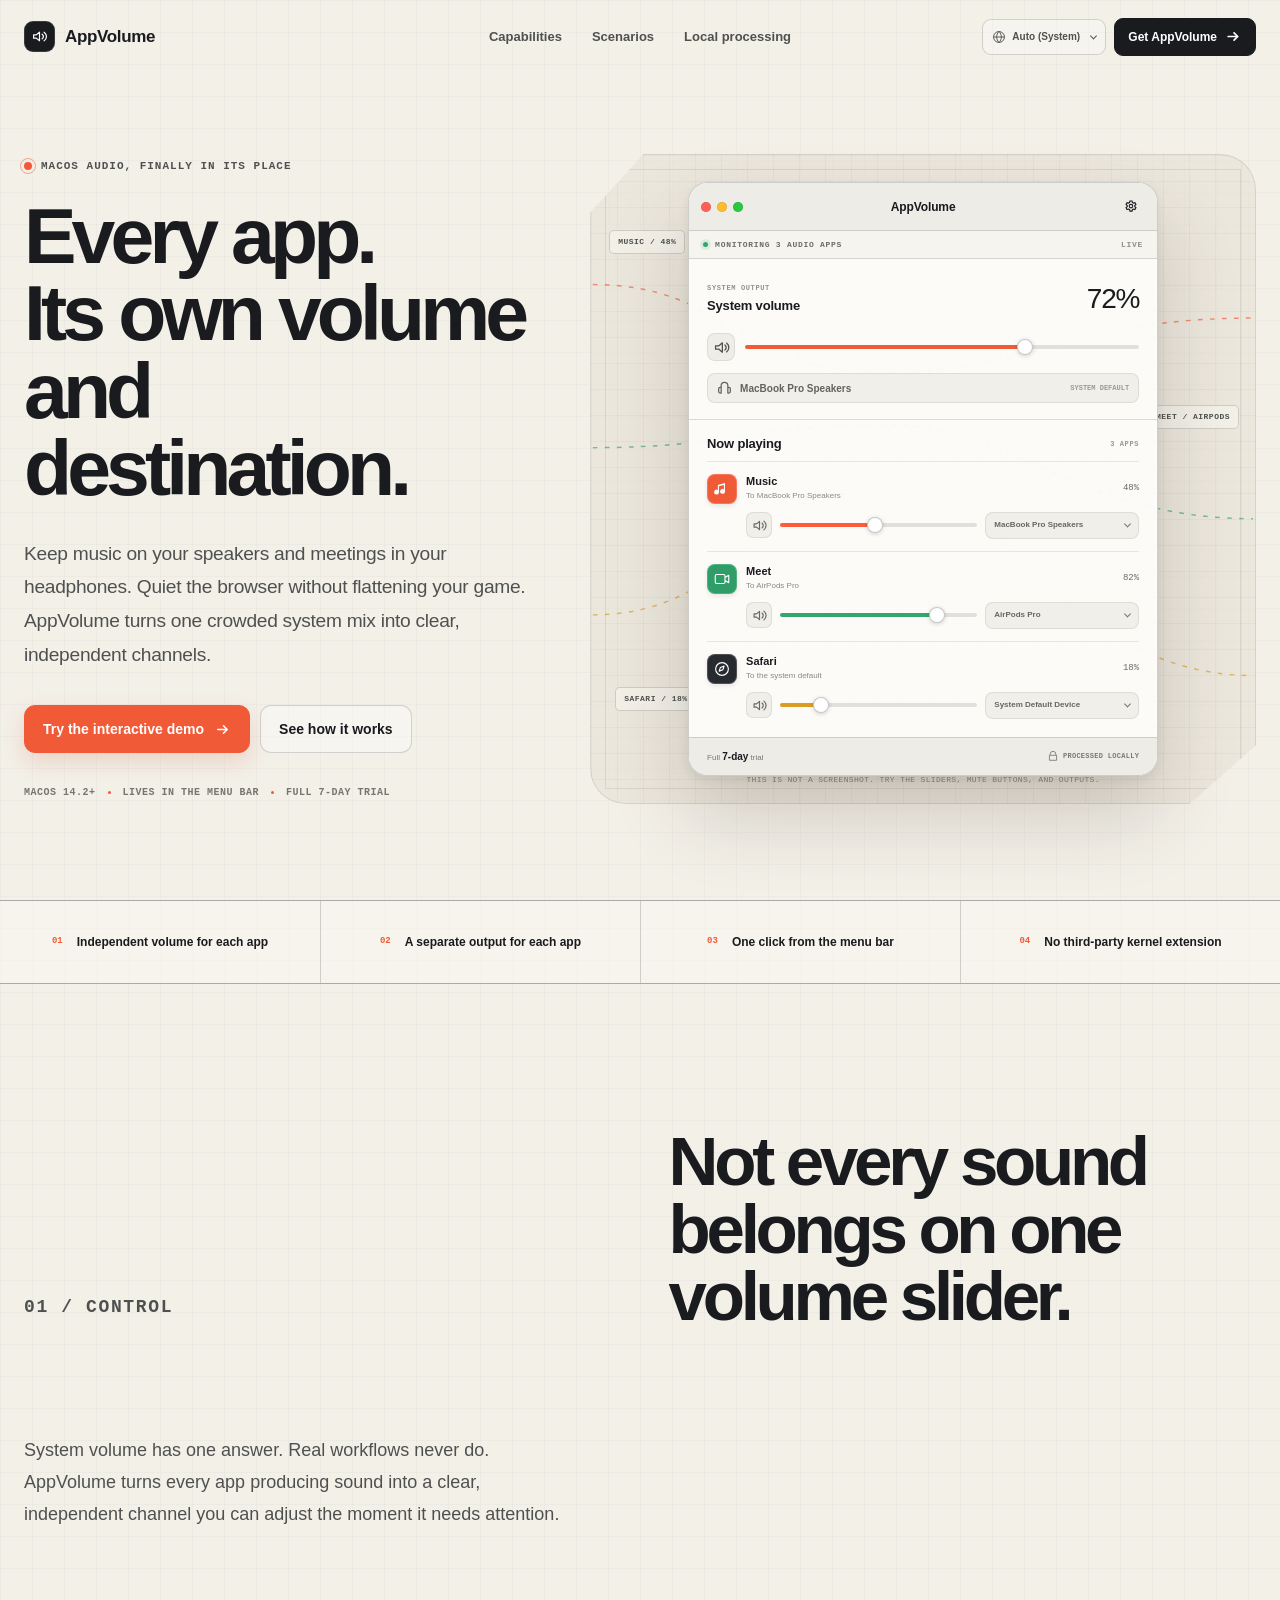
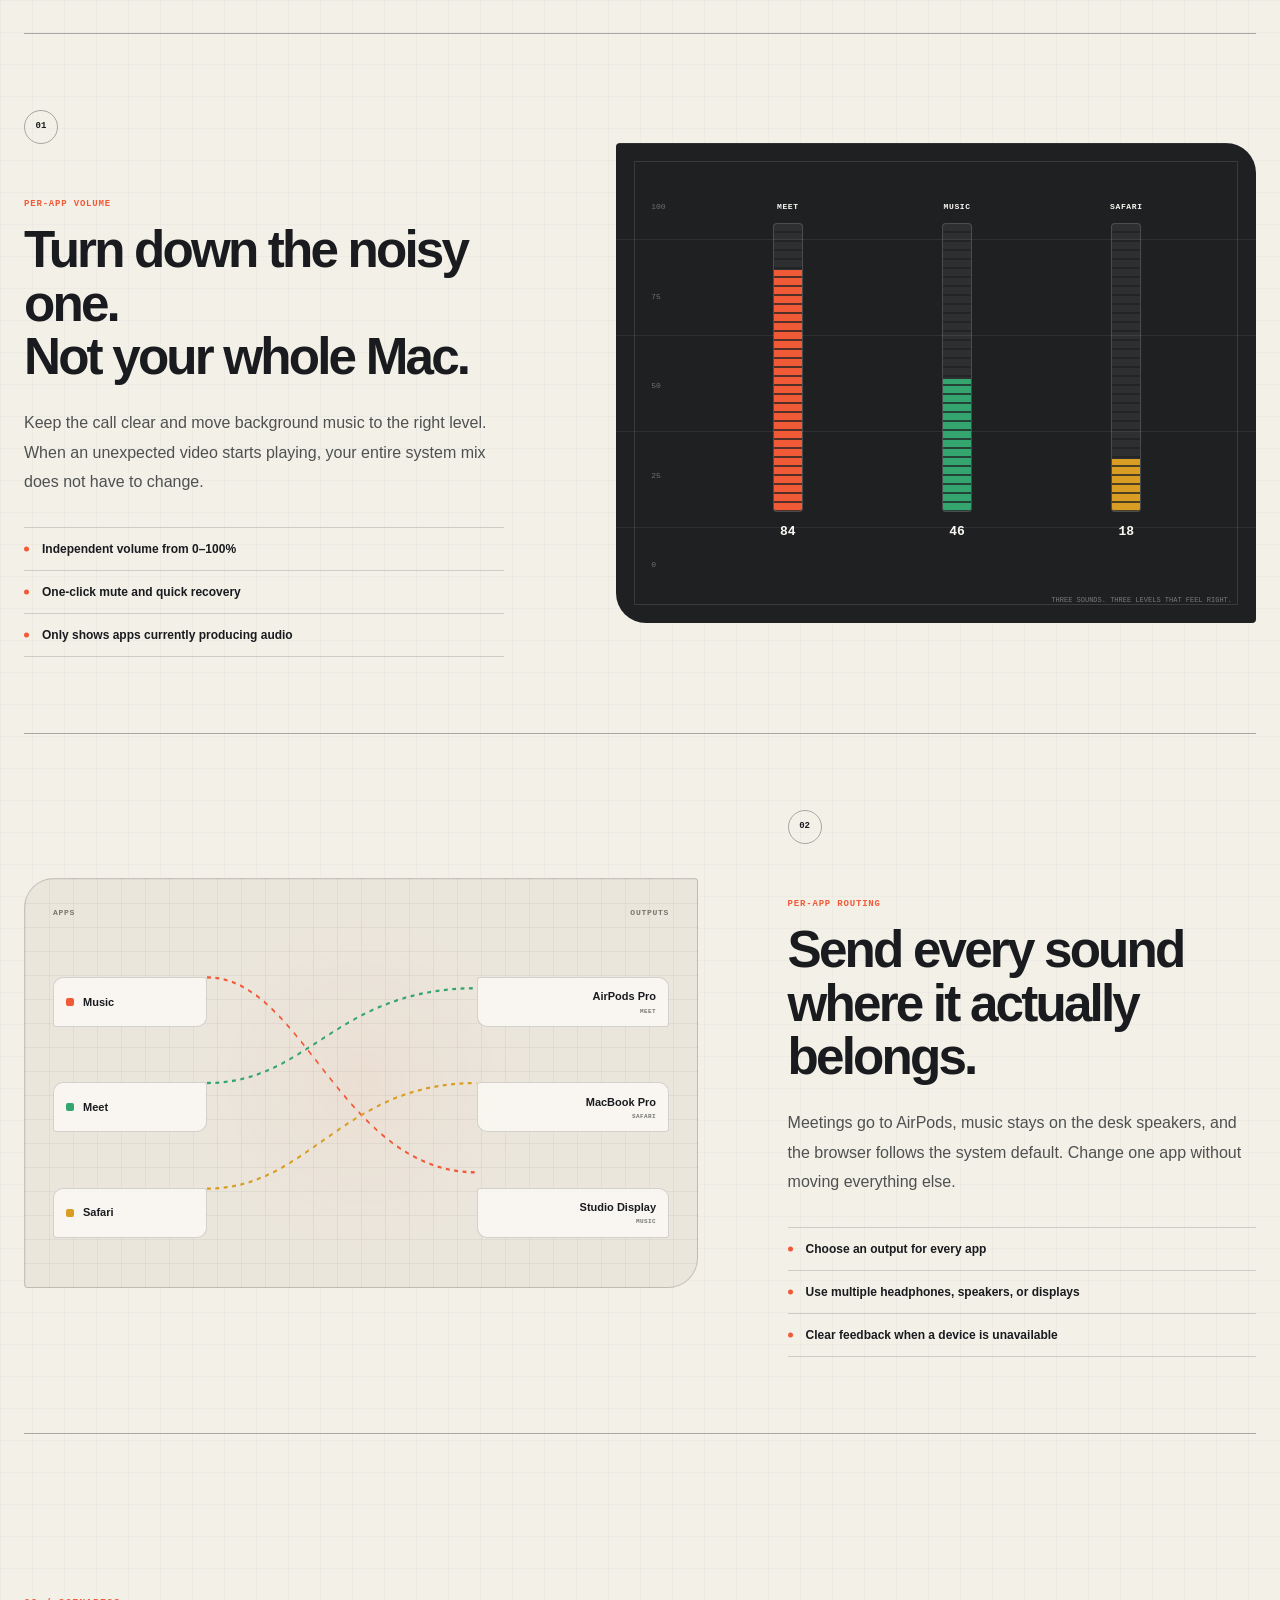
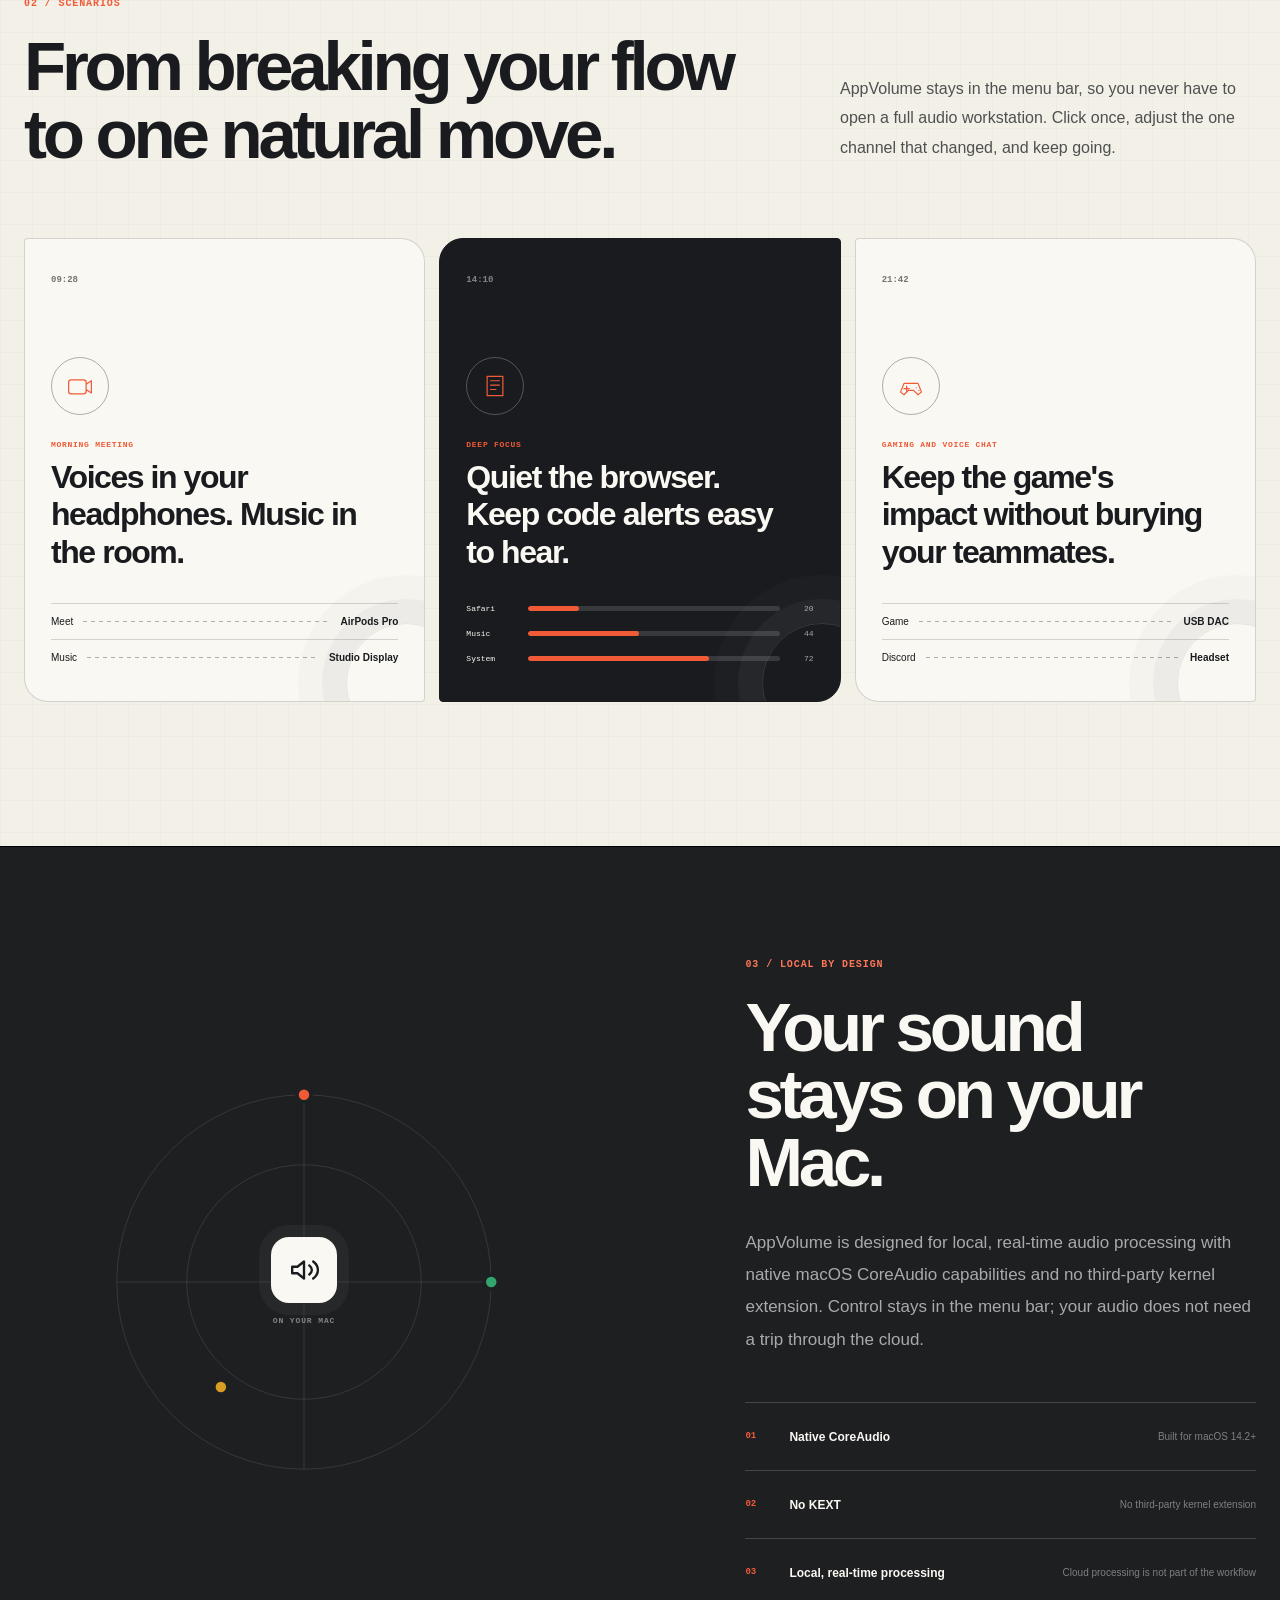
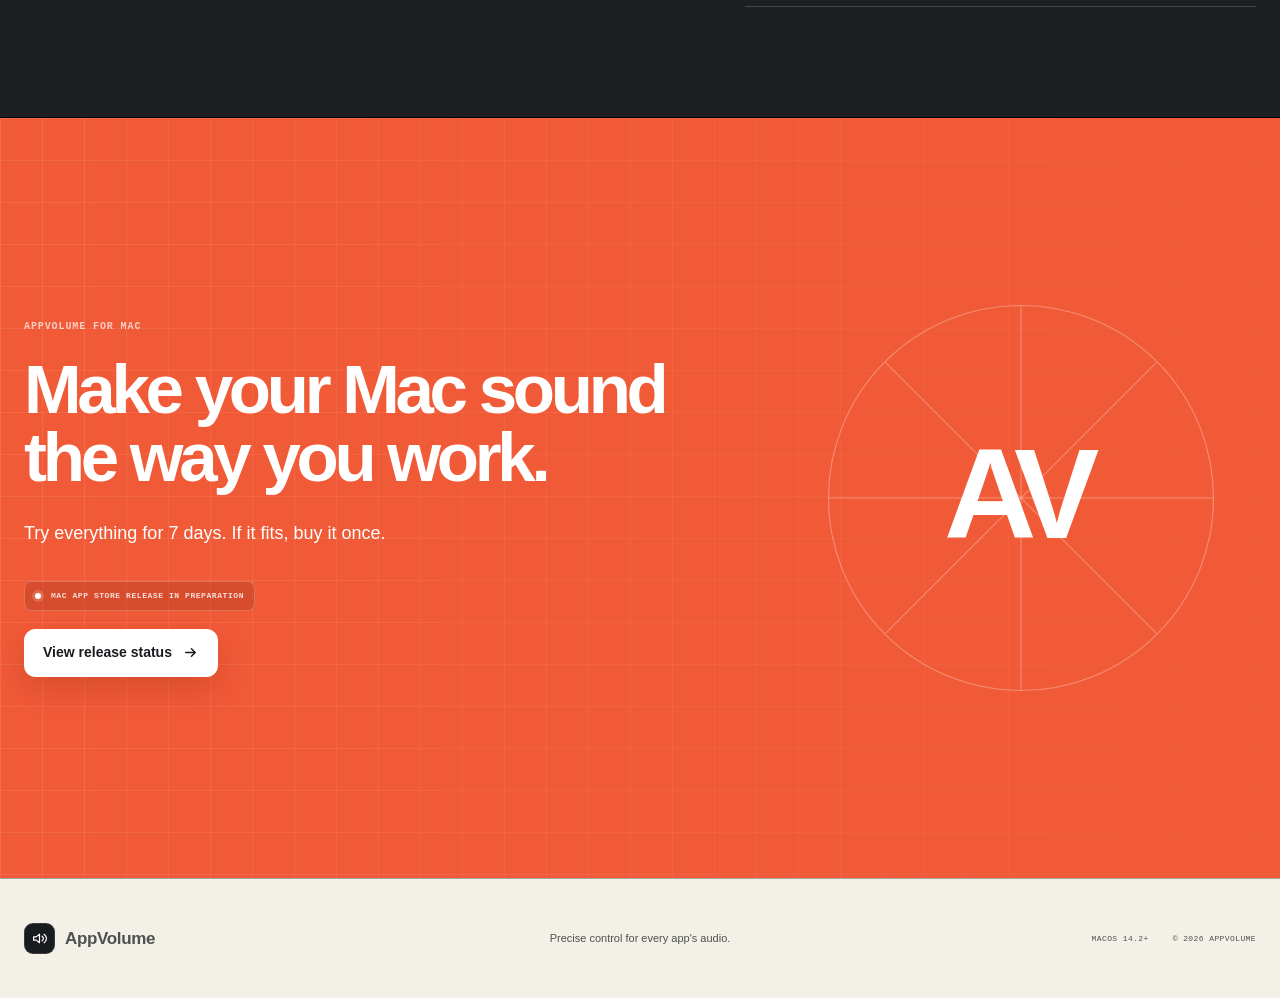
==== index.html @ e6fe35a2 "Publish AppVolume website" ====
<!doctype html>
<html lang="zh-CN">
  <head>
    <meta charset="UTF-8" />
    <meta name="viewport" content="width=device-width, initial-scale=1" />
    <meta
      data-i18n-content="meta.description"
      name="description"
      content="AppVolume 是一款 macOS 菜单栏音频工具，可分别调节不同 App 的音量，并为每个 App 选择独立的音频输出设备。"
    />
    <meta name="theme-color" content="#f3f0e8" />
    <title data-i18n="meta.title">AppVolume — 每个 App，自己的音量与声场</title>
    <link rel="stylesheet" href="./styles.css" />
    <script src="./i18n.js" defer></script>
    <script src="./script.js" defer></script>
  </head>
  <body>
    <a class="skip-link" href="#main-content" data-i18n="accessibility.skip">跳到主要内容</a>

    <header class="site-header" data-site-header>
      <a class="brand" href="#top" aria-label="AppVolume 首页" data-i18n-aria-label="accessibility.home">
        <span class="brand-mark" aria-hidden="true">
          <svg viewBox="0 0 32 32" role="img">
            <path d="M7 13.5h4l5-4v13l-5-4H7z" />
            <path d="M20 12.5c1.3 1.1 2 2.2 2 3.5s-.7 2.4-2 3.5" />
            <path d="M23 9.5c2.4 1.8 3.6 4 3.6 6.5S25.4 20.7 23 22.5" />
          </svg>
        </span>
        <span>AppVolume</span>
      </a>

      <nav class="primary-nav" aria-label="主要导航" data-i18n-aria-label="accessibility.primary_nav">
        <a href="#capabilities" data-i18n="nav.capabilities">核心能力</a>
        <a href="#workflow" data-i18n="nav.scenarios">使用场景</a>
        <a href="#privacy" data-i18n="nav.local">本地处理</a>
      </nav>

      <div class="header-actions">
        <label class="language-picker">
          <span class="sr-only" data-i18n="language.label">选择语言</span>
          <svg viewBox="0 0 18 18" aria-hidden="true">
            <circle cx="9" cy="9" r="7" />
            <path d="M2.4 9h13.2M9 2c2 2 3 4.3 3 7s-1 5-3 7M9 2C7 4 6 6.3 6 9s1 5 3 7" />
          </svg>
          <select data-language-select aria-label="选择语言" data-i18n-aria-label="language.label">
            <option value="auto" data-i18n="language.auto">自动（系统）</option>
            <option value="zh-CN">简体中文</option>
            <option value="en">English</option>
          </select>
        </label>

        <a class="header-cta" href="#early-access">
          <span data-i18n="nav.get">获取 AppVolume</span>
          <svg viewBox="0 0 16 16" aria-hidden="true">
            <path d="M3 8h9M8.5 4.5 12 8l-3.5 3.5" />
          </svg>
        </a>
      </div>
    </header>

    <main id="main-content">
      <section class="hero" id="top">
        <div class="hero-copy" data-reveal>
          <p class="eyebrow">
            <span class="live-dot" aria-hidden="true"></span>
            <span data-i18n="hero.eyebrow">macOS 音频控制，终于各就各位</span>
          </p>
          <h1 data-i18n-html="hero.title">每个 App，<br />自己的音量与声场。</h1>
          <p class="hero-summary" data-i18n="hero.summary">
            音乐留在音箱，会议只进耳机；浏览器安静一点，游戏保留力度。
            AppVolume 把原本混在一起的系统声音，变成一眼可控的独立通道。
          </p>

          <div class="hero-actions">
            <a class="button button-primary" href="#demo">
              <span data-i18n="hero.demo">体验交互演示</span>
              <svg viewBox="0 0 18 18" aria-hidden="true">
                <path d="M4 9h10M10 5l4 4-4 4" />
              </svg>
            </a>
            <a class="button button-quiet" href="#workflow" data-i18n="hero.how">看看它如何工作</a>
          </div>

          <ul class="compatibility-list" aria-label="产品信息" data-i18n-aria-label="accessibility.product_info">
            <li>macOS 14.2+</li>
            <li data-i18n="hero.menu_bar">菜单栏常驻</li>
            <li data-i18n="hero.trial">7 天完整试用</li>
          </ul>
        </div>

        <div class="hero-demo" id="demo" data-reveal data-delay="120">
          <div class="signal-stage" aria-hidden="true">
            <span class="signal-label signal-label-a">Music / 48%</span>
            <span class="signal-label signal-label-b">Meet / AirPods</span>
            <span class="signal-label signal-label-c">Safari / 18%</span>
            <svg class="signal-lines" viewBox="0 0 720 620" preserveAspectRatio="none">
              <path class="signal-path signal-path-one" d="M2 124 C150 124 156 208 318 208 S520 156 718 156" />
              <path class="signal-path signal-path-two" d="M2 280 C152 280 174 258 318 258 S526 348 718 348" />
              <path class="signal-path signal-path-three" d="M2 440 C158 440 182 320 318 320 S516 498 718 498" />
            </svg>
          </div>

          <div class="product-window" aria-label="AppVolume 交互式产品演示" data-i18n-aria-label="demo.label">
            <div class="window-titlebar">
              <div class="traffic-lights" aria-hidden="true">
                <span></span><span></span><span></span>
              </div>
              <span class="window-title">AppVolume</span>
              <button class="icon-button settings-button" type="button" aria-label="打开设置演示" data-i18n-aria-label="demo.settings">
                <svg viewBox="0 0 20 20" aria-hidden="true">
                  <path d="M8.7 2.5h2.6l.5 2a6 6 0 0 1 1.1.6l2-.6 1.3 2.3-1.5 1.4a6 6 0 0 1 0 1.3l1.5 1.4-1.3 2.3-2-.6a6 6 0 0 1-1.1.6l-.5 2H8.7l-.5-2a6 6 0 0 1-1.1-.6l-2 .6-1.3-2.3 1.5-1.4a6 6 0 0 1 0-1.3L3.8 6.8l1.3-2.3 2 .6a6 6 0 0 1 1.1-.6z" />
                  <circle cx="10" cy="8.85" r="2.2" />
                </svg>
              </button>
            </div>

            <div class="window-status">
              <span class="status-indicator" aria-hidden="true"></span>
              <span data-i18n="demo.monitoring">正在监听 3 个音频 App</span>
              <span class="status-time" data-i18n="demo.live">实时</span>
            </div>

            <section class="master-control" aria-labelledby="master-title">
              <div class="control-heading">
                <div>
                  <p class="control-kicker" data-i18n="demo.system_output">SYSTEM OUTPUT</p>
                  <h2 id="master-title" data-i18n="demo.master_volume">主音量</h2>
                </div>
                <output class="master-value" for="master-volume">72%</output>
              </div>
              <div class="slider-line">
                <span class="speaker-glyph" aria-hidden="true">
                  <svg viewBox="0 0 20 20"><path d="M3 8h4l4-3.5v11L7 12H3zM14 7c1 .8 1.5 1.8 1.5 3S15 12.2 14 13M16 4.8c1.7 1.4 2.6 3.1 2.6 5.2S17.7 13.8 16 15.2" /></svg>
                </span>
                <input id="master-volume" class="volume-slider master-slider" type="range" min="0" max="100" value="72" aria-label="系统主音量" data-i18n-aria-label="demo.master_volume" />
              </div>
              <div class="device-field">
                <svg viewBox="0 0 18 18" aria-hidden="true"><path d="M5 7.5v-2a4 4 0 0 1 8 0v2M5 7.5H3.8A1.8 1.8 0 0 0 2 9.3v3.4a1.8 1.8 0 0 0 1.8 1.8H5zM13 7.5h1.2A1.8 1.8 0 0 1 16 9.3v3.4a1.8 1.8 0 0 1-1.8 1.8H13z" /></svg>
                <span data-i18n="device.macbook_speakers">MacBook Pro 扬声器</span>
                <span class="field-meta" data-i18n="device.system_default_short">系统默认</span>
              </div>
            </section>

            <section class="app-mixer" aria-labelledby="mixer-title">
              <div class="mixer-header">
                <h2 id="mixer-title" data-i18n="demo.now_playing">正在播放</h2>
                <span>3 APPS</span>
              </div>

              <article class="app-row" data-app-row data-accent="#ff5b3d">
                <div class="app-identity">
                  <span class="app-icon music-icon" aria-hidden="true">
                    <svg viewBox="0 0 24 24"><path d="M16 4v11.2a3.2 3.2 0 1 1-1.5-2.7V6.8L8 8.2v8a3.2 3.2 0 1 1-1.5-2.7V6.6z" /></svg>
                  </span>
                  <div>
                    <h3>Music</h3>
                    <p class="route-summary" data-route-device="macbook" data-i18n="route.to_macbook">到 MacBook Pro 扬声器</p>
                  </div>
                  <output class="app-volume-value">48%</output>
                </div>
                <div class="app-controls">
                  <button class="mute-button" type="button" aria-label="将 Music 静音" aria-pressed="false">
                    <svg class="sound-on" viewBox="0 0 18 18" aria-hidden="true"><path d="M2.5 7h3l3.5-3v10L5.5 11h-3zM12 6c1 .8 1.5 1.8 1.5 3S13 11.2 12 12M14.3 3.8c1.7 1.4 2.6 3.1 2.6 5.2s-.9 3.8-2.6 5.2" /></svg>
                    <svg class="sound-off" viewBox="0 0 18 18" aria-hidden="true"><path d="M2.5 7h3l3.5-3v10L5.5 11h-3zM12.5 6.5l4 5M16.5 6.5l-4 5" /></svg>
                  </button>
                  <input class="volume-slider app-slider" type="range" min="0" max="100" value="48" aria-label="Music 音量" />
                  <label class="device-select-wrap">
                    <span class="sr-only">Music 输出设备</span>
                    <select class="device-select" aria-label="Music 输出设备" data-app-name="Music">
                      <option value="macbook" data-i18n="device.macbook_speakers">MacBook Pro 扬声器</option>
                      <option value="airpods">AirPods Pro</option>
                      <option value="display">Studio Display</option>
                    </select>
                  </label>
                </div>
              </article>

              <article class="app-row" data-app-row data-accent="#35a56f">
                <div class="app-identity">
                  <span class="app-icon meet-icon" aria-hidden="true">
                    <svg viewBox="0 0 24 24"><path d="M5 6h9a2 2 0 0 1 2 2v8a2 2 0 0 1-2 2H5a2 2 0 0 1-2-2V8a2 2 0 0 1 2-2zM16 10l5-3v10l-5-3z" /></svg>
                  </span>
                  <div>
                    <h3>Meet</h3>
                    <p class="route-summary" data-route-device="airpods" data-i18n="route.to_airpods">到 AirPods Pro</p>
                  </div>
                  <output class="app-volume-value">82%</output>
                </div>
                <div class="app-controls">
                  <button class="mute-button" type="button" aria-label="将 Meet 静音" aria-pressed="false">
                    <svg class="sound-on" viewBox="0 0 18 18" aria-hidden="true"><path d="M2.5 7h3l3.5-3v10L5.5 11h-3zM12 6c1 .8 1.5 1.8 1.5 3S13 11.2 12 12M14.3 3.8c1.7 1.4 2.6 3.1 2.6 5.2s-.9 3.8-2.6 5.2" /></svg>
                    <svg class="sound-off" viewBox="0 0 18 18" aria-hidden="true"><path d="M2.5 7h3l3.5-3v10L5.5 11h-3zM12.5 6.5l4 5M16.5 6.5l-4 5" /></svg>
                  </button>
                  <input class="volume-slider app-slider" type="range" min="0" max="100" value="82" aria-label="Meet 音量" />
                  <label class="device-select-wrap">
                    <span class="sr-only">Meet 输出设备</span>
                    <select class="device-select" aria-label="Meet 输出设备" data-app-name="Meet">
                      <option value="airpods">AirPods Pro</option>
                      <option value="macbook" data-i18n="device.macbook_speakers">MacBook Pro 扬声器</option>
                      <option value="display">Studio Display</option>
                    </select>
                  </label>
                </div>
              </article>

              <article class="app-row" data-app-row data-accent="#d89d22">
                <div class="app-identity">
                  <span class="app-icon safari-icon" aria-hidden="true">
                    <svg viewBox="0 0 24 24"><circle cx="12" cy="12" r="8.5" /><path d="m14.8 8.2-1.7 4.9-4.9 1.7 1.7-4.9z" /></svg>
                  </span>
                  <div>
                    <h3>Safari</h3>
                    <p class="route-summary" data-route-device="system" data-i18n="route.to_system">到系统默认设备</p>
                  </div>
                  <output class="app-volume-value">18%</output>
                </div>
                <div class="app-controls">
                  <button class="mute-button" type="button" aria-label="将 Safari 静音" aria-pressed="false">
                    <svg class="sound-on" viewBox="0 0 18 18" aria-hidden="true"><path d="M2.5 7h3l3.5-3v10L5.5 11h-3zM12 6c1 .8 1.5 1.8 1.5 3S13 11.2 12 12M14.3 3.8c1.7 1.4 2.6 3.1 2.6 5.2s-.9 3.8-2.6 5.2" /></svg>
                    <svg class="sound-off" viewBox="0 0 18 18" aria-hidden="true"><path d="M2.5 7h3l3.5-3v10L5.5 11h-3zM12.5 6.5l4 5M16.5 6.5l-4 5" /></svg>
                  </button>
                  <input class="volume-slider app-slider" type="range" min="0" max="100" value="18" aria-label="Safari 音量" />
                  <label class="device-select-wrap">
                    <span class="sr-only">Safari 输出设备</span>
                    <select class="device-select" aria-label="Safari 输出设备" data-app-name="Safari">
                      <option value="system" data-i18n="device.system_default">系统默认设备</option>
                      <option value="airpods">AirPods Pro</option>
                      <option value="display">Studio Display</option>
                    </select>
                  </label>
                </div>
              </article>
            </section>

            <div class="window-footer">
              <span data-i18n-html="demo.trial"><strong>7</strong> 天完整试用</span>
              <span class="privacy-chip">
                <svg viewBox="0 0 14 14" aria-hidden="true"><path d="M3 6V4.5a4 4 0 0 1 8 0V6M2 6h10v7H2z" /></svg>
                <span data-i18n="demo.local_processing">本地处理</span>
              </span>
            </div>
          </div>

          <p class="demo-caption" data-i18n="demo.caption">这不是静态截图。试试滑块、静音和输出设备。</p>
        </div>
      </section>

      <section class="proof-strip" aria-label="产品特点" data-i18n-aria-label="accessibility.product_highlights">
        <div><span>01</span><b data-i18n="proof.volume">按 App 独立调音量</b></div>
        <div><span>02</span><b data-i18n="proof.routing">按 App 选择输出设备</b></div>
        <div><span>03</span><b data-i18n="proof.menu_bar">菜单栏一步直达</b></div>
        <div><span>04</span><b data-i18n="proof.no_kext">无需第三方内核扩展</b></div>
      </section>

      <section class="section capabilities" id="capabilities">
        <div class="section-intro" data-reveal>
          <p class="section-index" data-i18n="capabilities.index">01 / CONTROL</p>
          <h2 data-i18n-html="capabilities.title">不是所有声音，<br />都该挤在同一条音量里。</h2>
          <p data-i18n="capabilities.summary">
            系统音量只有一个答案，真实工作流却从来不止一种声音。
            AppVolume 让每个正在发声的 App 成为一条独立、清楚、可以立即调整的通道。
          </p>
        </div>

        <div class="feature-ledger">
          <article class="feature-story feature-volume" data-reveal>
            <div class="feature-copy">
              <span class="feature-number">01</span>
              <p class="feature-kicker" data-i18n="volume.kicker">PER-APP VOLUME</p>
              <h3 data-i18n-html="volume.title">只降低吵闹的那个，<br />而不是整个 Mac。</h3>
              <p data-i18n="volume.summary">
                通话保持清晰，背景音乐退到刚好的位置；临时网页视频出现时，也不用打乱整个系统音量。
              </p>
              <ul class="feature-points">
                <li data-i18n="volume.point_1">0–100% 独立音量</li>
                <li data-i18n="volume.point_2">一键静音与快速恢复</li>
                <li data-i18n="volume.point_3">只显示正在输出音频的 App</li>
              </ul>
            </div>

            <div class="level-visual" aria-hidden="true">
              <div class="meter-ruler">
                <span>100</span><span>75</span><span>50</span><span>25</span><span>0</span>
              </div>
              <div class="meter-channel">
                <span class="meter-name">MEET</span>
                <div class="meter-track"><span style="--level: 84%"></span></div>
                <strong>84</strong>
              </div>
              <div class="meter-channel">
                <span class="meter-name">MUSIC</span>
                <div class="meter-track"><span style="--level: 46%"></span></div>
                <strong>46</strong>
              </div>
              <div class="meter-channel">
                <span class="meter-name">SAFARI</span>
                <div class="meter-track"><span style="--level: 18%"></span></div>
                <strong>18</strong>
              </div>
              <div class="meter-note" data-i18n="volume.note">三条声音，三个刚好的位置。</div>
            </div>
          </article>

          <article class="feature-story feature-routing" data-reveal>
            <div class="routing-map" aria-label="不同应用连接到不同音频设备的示意图" data-i18n-aria-label="accessibility.routing_diagram">
              <div class="routing-column routing-sources">
                <p data-i18n="routing.apps">APPS</p>
                <div class="route-node"><span class="route-node-dot route-orange"></span>Music</div>
                <div class="route-node"><span class="route-node-dot route-green"></span>Meet</div>
                <div class="route-node"><span class="route-node-dot route-yellow"></span>Safari</div>
              </div>
              <svg class="routing-svg" viewBox="0 0 420 260" preserveAspectRatio="none" aria-hidden="true">
                <path class="route-orange-line" d="M0 52 C150 52 210 196 420 196" />
                <path class="route-green-line" d="M0 130 C160 130 200 60 420 60" />
                <path class="route-yellow-line" d="M0 208 C160 208 210 130 420 130" />
              </svg>
              <div class="routing-column routing-devices">
                <p data-i18n="routing.outputs">OUTPUTS</p>
                <div class="device-node"><span>AirPods Pro</span><small>MEET</small></div>
                <div class="device-node"><span>MacBook Pro</span><small>SAFARI</small></div>
                <div class="device-node"><span>Studio Display</span><small>MUSIC</small></div>
              </div>
            </div>

            <div class="feature-copy">
              <span class="feature-number">02</span>
              <p class="feature-kicker" data-i18n="routing.kicker">PER-APP ROUTING</p>
              <h3 data-i18n-html="routing.title">让声音去它<br />真正应该去的地方。</h3>
              <p data-i18n="routing.summary">
                会议进入 AirPods，音乐留在桌面音箱，浏览器继续跟随系统默认设备。切换某个 App，不会牵动其他声音。
              </p>
              <ul class="feature-points">
                <li data-i18n="routing.point_1">每个 App 独立选择输出设备</li>
                <li data-i18n="routing.point_2">连接多个耳机、音箱或显示器</li>
                <li data-i18n="routing.point_3">设备不可用时给出明确反馈</li>
              </ul>
            </div>
          </article>
        </div>
      </section>

      <section class="section workflow" id="workflow">
        <div class="workflow-heading" data-reveal>
          <div>
            <p class="section-index" data-i18n="workflow.index">02 / SCENARIOS</p>
            <h2 data-i18n-html="workflow.title">从打断工作流，<br />变成一个自然动作。</h2>
          </div>
          <p data-i18n="workflow.summary">
            AppVolume 常驻菜单栏，不要求你打开复杂的音频工作站。
            点一下，调整需要变化的那一条，然后继续手上的事。
          </p>
        </div>

        <div class="scenario-list">
          <article class="scenario-card" data-reveal>
            <span class="scenario-time">09:28</span>
            <div class="scenario-icon" aria-hidden="true">
              <svg viewBox="0 0 32 32"><path d="M6 9h14a3 3 0 0 1 3 3v10a3 3 0 0 1-3 3H6a3 3 0 0 1-3-3V12a3 3 0 0 1 3-3zM23 14l6-4v14l-6-4z" /></svg>
            </div>
            <p class="scenario-label" data-i18n="scenario.meeting_label">晨会开始</p>
            <h3 data-i18n="scenario.meeting_title">人声进耳机，音乐留在房间。</h3>
            <div class="scenario-route"><span>Meet</span><i></i><strong>AirPods Pro</strong></div>
            <div class="scenario-route"><span>Music</span><i></i><strong>Studio Display</strong></div>
          </article>

          <article class="scenario-card scenario-dark" data-reveal data-delay="80">
            <span class="scenario-time">14:10</span>
            <div class="scenario-icon" aria-hidden="true">
              <svg viewBox="0 0 32 32"><path d="M7 5h18v22H7zM11 10h10M11 15h10M11 20h6" /></svg>
            </div>
            <p class="scenario-label" data-i18n="scenario.focus_label">进入专注</p>
            <h3 data-i18n="scenario.focus_title">浏览器安静一点，代码提示照常清楚。</h3>
            <div class="focus-levels" aria-hidden="true">
              <div><span>Safari</span><i><b style="--focus-level: 20%"></b></i><strong>20</strong></div>
              <div><span>Music</span><i><b style="--focus-level: 44%"></b></i><strong>44</strong></div>
              <div><span>System</span><i><b style="--focus-level: 72%"></b></i><strong>72</strong></div>
            </div>
          </article>

          <article class="scenario-card" data-reveal data-delay="160">
            <span class="scenario-time">21:42</span>
            <div class="scenario-icon" aria-hidden="true">
              <svg viewBox="0 0 32 32"><path d="M8 13h16l4 10-4 3-5-5h-6l-5 5-4-3zM11 16v6M8 19h6M22 18h.1M25 21h.1" /></svg>
            </div>
            <p class="scenario-label" data-i18n="scenario.game_label">游戏与直播</p>
            <h3 data-i18n="scenario.game_title">保留游戏力度，不让语音盖住队友。</h3>
            <div class="scenario-route"><span>Game</span><i></i><strong>USB DAC</strong></div>
            <div class="scenario-route"><span>Discord</span><i></i><strong>Headset</strong></div>
          </article>
        </div>
      </section>

      <section class="local-section" id="privacy">
        <div class="local-orbit" aria-hidden="true">
          <svg viewBox="0 0 640 640">
            <circle cx="320" cy="320" r="214" />
            <circle cx="320" cy="320" r="134" />
            <path d="M106 320h428M320 106v428" />
            <circle class="orbit-dot orbit-dot-one" cx="320" cy="106" r="8" />
            <circle class="orbit-dot orbit-dot-two" cx="534" cy="320" r="8" />
            <circle class="orbit-dot orbit-dot-three" cx="225" cy="440" r="8" />
          </svg>
          <div class="orbit-core">
            <span class="brand-mark brand-mark-large">
              <svg viewBox="0 0 32 32"><path d="M7 13.5h4l5-4v13l-5-4H7z" /><path d="M20 12.5c1.3 1.1 2 2.2 2 3.5s-.7 2.4-2 3.5" /><path d="M23 9.5c2.4 1.8 3.6 4 3.6 6.5S25.4 20.7 23 22.5" /></svg>
            </span>
            <strong>ON YOUR MAC</strong>
          </div>
        </div>

        <div class="local-copy" data-reveal>
          <p class="section-index" data-i18n="local.index">03 / LOCAL BY DESIGN</p>
          <h2 data-i18n-html="local.title">你的声音，<br />留在你的 Mac。</h2>
          <p data-i18n="local.summary">
            AppVolume 面向本地实时音频处理设计，使用 macOS 原生 CoreAudio 能力，
            不依赖第三方内核扩展。控制发生在菜单栏，音频不需要绕行云端。
          </p>
          <div class="local-facts">
            <div><span>01</span><strong data-i18n="local.fact_1_title">原生 CoreAudio</strong><small data-i18n="local.fact_1_detail">为 macOS 14.2+ 构建</small></div>
            <div><span>02</span><strong data-i18n="local.fact_2_title">无需 KEXT</strong><small data-i18n="local.fact_2_detail">不安装第三方内核扩展</small></div>
            <div><span>03</span><strong data-i18n="local.fact_3_title">本地实时处理</strong><small data-i18n="local.fact_3_detail">不以云端处理作为工作前提</small></div>
          </div>
        </div>
      </section>

      <section class="early-access" id="early-access">
        <div class="early-access-grid" aria-hidden="true"></div>
        <div class="early-access-copy" data-reveal>
          <p class="section-index" data-i18n="cta.index">APPVOLUME FOR MAC</p>
          <h2 data-i18n-html="cta.title">把 Mac 的声音，<br />调成你的工作方式。</h2>
          <p data-i18n="cta.summary">7 天完整试用。喜欢，再一次性买断。</p>
          <div class="availability-line">
            <span class="availability-dot"></span>
            <span data-i18n="cta.status">Mac App Store 版本准备中</span>
          </div>
          <button class="button button-light" type="button" data-release-open>
            <span data-i18n="cta.button">查看发布状态</span>
            <svg viewBox="0 0 18 18" aria-hidden="true"><path d="M4 9h10M10 5l4 4-4 4" /></svg>
          </button>
        </div>

        <div class="early-access-mark" aria-hidden="true">
          <span>AV</span>
          <svg viewBox="0 0 420 420">
            <circle cx="210" cy="210" r="172" />
            <path d="M38 210h344M210 38v344" />
            <path d="M89 89l242 242M331 89 89 331" />
          </svg>
        </div>
      </section>
    </main>

    <footer class="site-footer">
      <a class="brand footer-brand" href="#top">
        <span class="brand-mark" aria-hidden="true">
          <svg viewBox="0 0 32 32"><path d="M7 13.5h4l5-4v13l-5-4H7z" /><path d="M20 12.5c1.3 1.1 2 2.2 2 3.5s-.7 2.4-2 3.5" /><path d="M23 9.5c2.4 1.8 3.6 4 3.6 6.5S25.4 20.7 23 22.5" /></svg>
        </span>
        <span>AppVolume</span>
      </a>
      <p data-i18n="footer.tagline">精确控制每一条 App 音频。</p>
      <div class="footer-meta">
        <span>macOS 14.2+</span>
        <span>© <span data-current-year></span> AppVolume</span>
      </div>
    </footer>

    <dialog class="release-dialog" data-release-dialog aria-labelledby="release-dialog-title">
      <form method="dialog">
        <button class="dialog-close" type="submit" aria-label="关闭发布状态" data-i18n-aria-label="dialog.close_label">
          <svg viewBox="0 0 18 18" aria-hidden="true"><path d="M4 4l10 10M14 4 4 14" /></svg>
        </button>
        <span class="dialog-status"><i></i><span data-i18n="dialog.status_label">DEVELOPMENT STATUS</span></span>
        <h2 id="release-dialog-title" data-i18n="dialog.title">AppVolume 正在准备发布。</h2>
        <p data-i18n="dialog.summary">
          核心的按 App 音量与输出路由能力已经进入产品化阶段。目前正在继续验证设备兼容性、系统音频授权与发布构建。
        </p>
        <div class="dialog-progress" aria-label="当前开发进度" data-i18n-aria-label="dialog.progress_label">
          <div class="progress-complete"><span data-i18n="dialog.progress_1">界面与基础控制</span><strong data-i18n="dialog.complete">完成</strong></div>
          <div class="progress-active"><span data-i18n="dialog.progress_2">音频设备兼容性</span><strong data-i18n="dialog.testing">验证中</strong></div>
          <div><span data-i18n="dialog.progress_3">Mac App Store 发布</span><strong data-i18n="dialog.pending">待完成</strong></div>
        </div>
        <button class="button button-primary dialog-button" type="submit" data-i18n="dialog.close">知道了</button>
      </form>
    </dialog>
  </body>
</html>
---- styles.css ----
:root {
  color-scheme: light;
  --paper: #f3f0e8;
  --paper-soft: #faf8f2;
  --paper-deep: #e7e1d5;
  --ink: #191b1f;
  --ink-soft: #4e514f;
  --ink-faint: #74766f;
  --line: rgba(25, 27, 31, 0.17);
  --line-strong: rgba(25, 27, 31, 0.34);
  --signal: #f15a37;
  --signal-dark: #c83e20;
  --green: #35a56f;
  --yellow: #d89d22;
  --white: #ffffff;
  --ease-out: cubic-bezier(0.23, 1, 0.32, 1);
  --ease-in-out: cubic-bezier(0.77, 0, 0.175, 1);
  --page: min(1240px, calc(100vw - 48px));
  --radius-small: 10px;
  --radius-medium: 18px;
  --radius-large: 30px;
}

*,
*::before,
*::after {
  box-sizing: border-box;
}

html {
  scroll-behavior: smooth;
  background: var(--paper);
}

main [id] {
  scroll-margin-top: 80px;
}

body {
  margin: 0;
  min-width: 320px;
  overflow-x: clip;
  color: var(--ink);
  background:
    linear-gradient(rgba(25, 27, 31, 0.025) 1px, transparent 1px),
    linear-gradient(90deg, rgba(25, 27, 31, 0.025) 1px, transparent 1px),
    var(--paper);
  background-size: 32px 32px;
  font-family: "Avenir Next", "SF Pro Display", -apple-system, BlinkMacSystemFont, "Segoe UI", sans-serif;
  font-size: 16px;
  line-height: 1.5;
  text-rendering: optimizeLegibility;
  -webkit-font-smoothing: antialiased;
}

button,
input,
select {
  font: inherit;
}

button,
a,
input,
select {
  -webkit-tap-highlight-color: transparent;
}

a {
  color: inherit;
  text-decoration: none;
}

button {
  color: inherit;
}

svg {
  display: block;
}

.sr-only {
  position: absolute;
  width: 1px;
  height: 1px;
  padding: 0;
  margin: -1px;
  overflow: hidden;
  clip: rect(0, 0, 0, 0);
  white-space: nowrap;
  border: 0;
}

.skip-link {
  position: fixed;
  z-index: 1000;
  top: 12px;
  left: 12px;
  padding: 10px 14px;
  color: var(--white);
  background: var(--ink);
  border-radius: 8px;
  transform: translateY(-150%);
  transition: transform 160ms var(--ease-out);
}

.skip-link:focus {
  transform: translateY(0);
}

:focus-visible {
  outline: 3px solid rgba(241, 90, 55, 0.42);
  outline-offset: 3px;
}

.site-header {
  position: sticky;
  z-index: 100;
  top: 0;
  display: grid;
  grid-template-columns: 1fr auto 1fr;
  align-items: center;
  width: 100%;
  min-height: 74px;
  padding: 0 max(24px, calc((100vw - 1240px) / 2));
  border-bottom: 1px solid transparent;
  transition:
    min-height 180ms var(--ease-out),
    background-color 180ms ease,
    border-color 180ms ease;
}

.site-header.is-scrolled {
  min-height: 62px;
  background: rgba(243, 240, 232, 0.94);
  border-color: var(--line);
  backdrop-filter: blur(14px);
}

.brand {
  display: inline-flex;
  align-items: center;
  justify-self: start;
  gap: 10px;
  width: fit-content;
  font-size: 17px;
  font-weight: 650;
  letter-spacing: -0.02em;
}

.brand-mark {
  display: grid;
  place-items: center;
  width: 31px;
  height: 31px;
  color: var(--white);
  background: var(--ink);
  border-radius: 9px;
  box-shadow: inset 0 0 0 1px rgba(255, 255, 255, 0.14);
}

.brand-mark svg {
  width: 21px;
  fill: none;
  stroke: currentColor;
  stroke-width: 1.8;
  stroke-linecap: round;
  stroke-linejoin: round;
}

.primary-nav {
  display: flex;
  align-items: center;
  gap: 30px;
  font-size: 13px;
  font-weight: 600;
  color: var(--ink-soft);
}

.primary-nav a,
.header-cta {
  transition: color 150ms ease;
}

.primary-nav a:hover {
  color: var(--ink);
}

.header-actions {
  display: flex;
  align-items: center;
  justify-self: end;
  gap: 8px;
}

.language-picker {
  position: relative;
  display: flex;
  align-items: center;
  height: 36px;
  color: var(--ink-soft);
  background: rgba(255, 255, 255, 0.26);
  border: 1px solid var(--line);
  border-radius: 9px;
  transition:
    color 150ms ease,
    background-color 150ms ease,
    border-color 150ms ease;
}

.language-picker > svg {
  position: absolute;
  left: 9px;
  width: 14px;
  fill: none;
  stroke: currentColor;
  stroke-width: 1.2;
  pointer-events: none;
}

.language-picker::after {
  position: absolute;
  top: 50%;
  right: 9px;
  width: 5px;
  height: 5px;
  border-right: 1px solid currentColor;
  border-bottom: 1px solid currentColor;
  content: "";
  pointer-events: none;
  transform: translateY(-70%) rotate(45deg);
}

.language-picker select {
  height: 100%;
  padding: 0 25px 0 29px;
  color: inherit;
  background: transparent;
  border: 0;
  border-radius: inherit;
  font-size: 10px;
  font-weight: 650;
  cursor: pointer;
  appearance: none;
}

.header-cta {
  display: inline-flex;
  align-items: center;
  justify-self: end;
  gap: 8px;
  padding: 9px 13px;
  color: var(--white);
  background: var(--ink);
  border: 1px solid var(--ink);
  border-radius: 9px;
  font-size: 12px;
  font-weight: 650;
  transition:
    transform 140ms var(--ease-out),
    background-color 150ms ease;
}

.header-cta svg,
.button svg {
  width: 17px;
  fill: none;
  stroke: currentColor;
  stroke-width: 1.6;
  stroke-linecap: round;
  stroke-linejoin: round;
}

.header-cta:active,
.button:active {
  transform: scale(0.97);
}

.hero {
  position: relative;
  display: grid;
  grid-template-columns: minmax(0, 0.86fr) minmax(520px, 1.14fr);
  align-items: center;
  gap: clamp(28px, 5vw, 88px);
  width: var(--page);
  min-height: calc(100svh - 74px);
  margin: 0 auto;
  padding: 72px 0 88px;
}

.hero-copy {
  position: relative;
  z-index: 2;
  max-width: 620px;
}

.eyebrow,
.section-index,
.feature-kicker,
.control-kicker,
.window-status,
.mixer-header span,
.routing-column > p,
.scenario-label,
.dialog-status {
  font-family: ui-monospace, "SFMono-Regular", Menlo, Monaco, Consolas, monospace;
  letter-spacing: 0.09em;
  text-transform: uppercase;
}

.eyebrow {
  display: flex;
  align-items: center;
  gap: 9px;
  margin: 0 0 24px;
  color: var(--ink-soft);
  font-size: 11px;
  font-weight: 700;
}

.live-dot {
  position: relative;
  width: 8px;
  height: 8px;
  background: var(--signal);
  border-radius: 50%;
}

.live-dot::after {
  position: absolute;
  inset: -4px;
  border: 1px solid rgba(241, 90, 55, 0.5);
  border-radius: inherit;
  content: "";
  animation: live-pulse 2.4s ease-out infinite;
}

@keyframes live-pulse {
  0%, 35% { opacity: 0.9; transform: scale(0.55); }
  70%, 100% { opacity: 0; transform: scale(1.45); }
}

.hero h1,
.section-intro h2,
.workflow-heading h2,
.local-copy h2,
.early-access-copy h2 {
  margin: 0;
  font-weight: 560;
  letter-spacing: -0.062em;
  line-height: 0.98;
}

.hero h1 {
  max-width: 780px;
  font-size: clamp(54px, 6.15vw, 88px);
}

.hero-summary {
  max-width: 570px;
  margin: 30px 0 0;
  color: var(--ink-soft);
  font-size: clamp(17px, 1.5vw, 20px);
  line-height: 1.75;
  letter-spacing: -0.015em;
}

.hero-actions {
  display: flex;
  flex-wrap: wrap;
  gap: 10px;
  margin-top: 34px;
}

.button {
  display: inline-flex;
  align-items: center;
  justify-content: center;
  gap: 10px;
  min-height: 48px;
  padding: 0 18px;
  border: 1px solid transparent;
  border-radius: 11px;
  font-size: 14px;
  font-weight: 650;
  cursor: pointer;
  transition:
    transform 140ms var(--ease-out),
    color 160ms ease,
    background-color 160ms ease,
    border-color 160ms ease,
    box-shadow 160ms ease;
}

.button-primary {
  color: var(--white);
  background: var(--signal);
  border-color: var(--signal);
  box-shadow: 0 9px 22px rgba(200, 62, 32, 0.16);
}

.button-quiet {
  color: var(--ink);
  background: rgba(255, 255, 255, 0.34);
  border-color: var(--line);
}

.compatibility-list {
  display: flex;
  flex-wrap: wrap;
  gap: 0;
  padding: 0;
  margin: 32px 0 0;
  color: var(--ink-faint);
  font-family: ui-monospace, "SFMono-Regular", Menlo, Monaco, Consolas, monospace;
  font-size: 10px;
  font-weight: 650;
  letter-spacing: 0.05em;
  list-style: none;
  text-transform: uppercase;
}

.compatibility-list li {
  display: flex;
  align-items: center;
}

.compatibility-list li:not(:last-child)::after {
  width: 3px;
  height: 3px;
  margin: 0 12px;
  background: var(--signal);
  border-radius: 50%;
  content: "";
}

.hero-demo {
  position: relative;
  display: flex;
  flex-direction: column;
  align-items: center;
  justify-content: center;
  min-height: 650px;
}

.signal-stage {
  position: absolute;
  inset: 0;
  overflow: hidden;
  border: 1px solid rgba(25, 27, 31, 0.1);
  background:
    linear-gradient(rgba(25, 27, 31, 0.04) 1px, transparent 1px),
    linear-gradient(90deg, rgba(25, 27, 31, 0.04) 1px, transparent 1px),
    rgba(231, 225, 213, 0.56);
  background-size: 26px 26px;
  border-radius: 36px;
  clip-path: polygon(8% 0, 100% 0, 100% 91%, 90% 100%, 0 100%, 0 9%);
}

.signal-stage::after {
  position: absolute;
  inset: 14px;
  border: 1px solid rgba(25, 27, 31, 0.09);
  content: "";
  pointer-events: none;
}

.signal-lines {
  position: absolute;
  inset: 0;
  width: 100%;
  height: 100%;
}

.signal-path {
  fill: none;
  stroke-width: 1.4;
  stroke-dasharray: 5 8;
  opacity: 0.65;
  animation: signal-flow 12s linear infinite;
}

.signal-path-one { stroke: var(--signal); }
.signal-path-two { stroke: var(--green); }
.signal-path-three { stroke: var(--yellow); }

@keyframes signal-flow {
  to { stroke-dashoffset: -130; }
}

.signal-label {
  position: absolute;
  z-index: 2;
  padding: 5px 8px;
  color: var(--ink-soft);
  background: var(--paper);
  border: 1px solid var(--line);
  border-radius: 5px;
  font-family: ui-monospace, "SFMono-Regular", Menlo, Monaco, Consolas, monospace;
  font-size: 8px;
  font-weight: 700;
  letter-spacing: 0.06em;
  text-transform: uppercase;
}

.signal-label-a { top: 75px; left: 18px; }
.signal-label-b { top: 250px; right: 16px; }
.signal-label-c { bottom: 92px; left: 24px; }

.product-window {
  --window-border: rgba(19, 21, 24, 0.15);
  position: relative;
  z-index: 3;
  width: min(470px, calc(100% - 66px));
  overflow: hidden;
  background: rgba(252, 251, 248, 0.97);
  border: 1px solid rgba(19, 21, 24, 0.2);
  border-radius: 20px;
  box-shadow:
    0 38px 80px rgba(47, 38, 26, 0.19),
    0 4px 10px rgba(47, 38, 26, 0.08),
    inset 0 0 0 1px rgba(255, 255, 255, 0.75);
}

.window-titlebar {
  position: relative;
  display: flex;
  align-items: center;
  justify-content: space-between;
  height: 48px;
  padding: 0 12px;
  background: #eeece7;
  border-bottom: 1px solid var(--window-border);
}

.traffic-lights {
  display: flex;
  gap: 6px;
}

.traffic-lights span {
  width: 10px;
  height: 10px;
  background: #c6c3bb;
  border-radius: 50%;
  box-shadow: inset 0 0 0 0.6px rgba(0, 0, 0, 0.14);
}

.traffic-lights span:first-child { background: #ff5f57; }
.traffic-lights span:nth-child(2) { background: #febc2e; }
.traffic-lights span:nth-child(3) { background: #28c840; }

.window-title {
  position: absolute;
  left: 50%;
  font-size: 12px;
  font-weight: 650;
  letter-spacing: -0.01em;
  transform: translateX(-50%);
}

.icon-button,
.mute-button {
  display: grid;
  place-items: center;
  padding: 0;
  border: 0;
  cursor: pointer;
}

.icon-button {
  width: 28px;
  height: 28px;
  background: transparent;
  border-radius: 7px;
  transition:
    transform 120ms var(--ease-out),
    background-color 140ms ease;
}

.icon-button svg {
  width: 16px;
  fill: none;
  stroke: currentColor;
  stroke-width: 1.4;
}

.icon-button:active,
.mute-button:active {
  transform: scale(0.94);
}

.window-status {
  display: flex;
  align-items: center;
  height: 28px;
  padding: 0 14px;
  color: #6a6c68;
  background: #f6f4ef;
  border-bottom: 1px solid var(--window-border);
  font-size: 8px;
  font-weight: 700;
}

.status-indicator {
  width: 5px;
  height: 5px;
  margin-right: 7px;
  background: var(--green);
  border-radius: 50%;
  box-shadow: 0 0 0 3px rgba(53, 165, 111, 0.12);
}

.status-time {
  margin-left: auto;
  color: #8e908b;
}

.master-control {
  padding: 19px 18px 16px;
  border-bottom: 1px solid var(--window-border);
}

.control-heading,
.app-identity,
.mixer-header,
.window-footer {
  display: flex;
  align-items: center;
}

.control-heading {
  justify-content: space-between;
}

.control-kicker {
  margin: 0 0 2px;
  color: #92938e;
  font-size: 7px;
  font-weight: 700;
}

.control-heading h2,
.mixer-header h2 {
  margin: 0;
  font-size: 13px;
  font-weight: 650;
  letter-spacing: -0.015em;
}

.master-value {
  font-family: ui-rounded, "SF Pro Rounded", "Avenir Next", sans-serif;
  font-size: 28px;
  font-weight: 530;
  letter-spacing: -0.045em;
}

.slider-line {
  display: grid;
  grid-template-columns: 28px 1fr;
  align-items: center;
  gap: 10px;
  margin: 13px 0 12px;
}

.speaker-glyph {
  display: grid;
  place-items: center;
  width: 28px;
  height: 28px;
  color: var(--ink-soft);
  background: #efede8;
  border: 1px solid rgba(25, 27, 31, 0.08);
  border-radius: 8px;
}

.speaker-glyph svg {
  width: 17px;
  fill: none;
  stroke: currentColor;
  stroke-width: 1.5;
  stroke-linecap: round;
  stroke-linejoin: round;
}

.volume-slider {
  --accent: var(--signal);
  --range-progress: 50%;
  width: 100%;
  height: 18px;
  margin: 0;
  background: transparent;
  cursor: pointer;
  appearance: none;
}

.volume-slider::-webkit-slider-runnable-track {
  height: 4px;
  background: linear-gradient(
    to right,
    var(--accent) 0,
    var(--accent) var(--range-progress),
    rgba(25, 27, 31, 0.12) var(--range-progress),
    rgba(25, 27, 31, 0.12) 100%
  );
  border-radius: 99px;
}

.volume-slider::-webkit-slider-thumb {
  width: 16px;
  height: 16px;
  margin-top: -6px;
  background: #fff;
  border: 1px solid rgba(25, 27, 31, 0.23);
  border-radius: 50%;
  box-shadow: 0 1px 4px rgba(25, 27, 31, 0.19);
  appearance: none;
  transition: transform 120ms var(--ease-out);
}

.volume-slider::-moz-range-track {
  height: 4px;
  background: rgba(25, 27, 31, 0.12);
  border-radius: 99px;
}

.volume-slider::-moz-range-progress {
  height: 4px;
  background: var(--accent);
  border-radius: 99px;
}

.volume-slider::-moz-range-thumb {
  width: 16px;
  height: 16px;
  background: #fff;
  border: 1px solid rgba(25, 27, 31, 0.23);
  border-radius: 50%;
  box-shadow: 0 1px 4px rgba(25, 27, 31, 0.19);
}

.volume-slider:active::-webkit-slider-thumb {
  transform: scale(0.9);
}

.device-field,
.device-select-wrap {
  display: flex;
  align-items: center;
  min-width: 0;
  background: #f1efea;
  border: 1px solid rgba(25, 27, 31, 0.09);
  border-radius: 8px;
}

.device-field {
  gap: 8px;
  min-height: 30px;
  padding: 0 9px;
  color: #61635f;
  font-size: 10px;
  font-weight: 550;
}

.device-field svg {
  width: 15px;
  fill: none;
  stroke: currentColor;
  stroke-width: 1.5;
  stroke-linecap: round;
  stroke-linejoin: round;
}

.field-meta {
  margin-left: auto;
  color: #999a95;
  font-family: ui-monospace, "SFMono-Regular", Menlo, monospace;
  font-size: 7px;
  text-transform: uppercase;
}

.app-mixer {
  padding: 14px 18px 6px;
}

.mixer-header {
  justify-content: space-between;
  padding-bottom: 7px;
}

.mixer-header span {
  color: #969791;
  font-size: 7px;
  font-weight: 700;
}

.app-row {
  --accent: var(--signal);
  padding: 12px 0;
  border-top: 1px solid rgba(25, 27, 31, 0.09);
}

.app-identity {
  min-width: 0;
  gap: 9px;
}

.app-icon {
  display: grid;
  flex: 0 0 auto;
  place-items: center;
  width: 30px;
  height: 30px;
  color: var(--white);
  border-radius: 8px;
  box-shadow:
    inset 0 0 0 1px rgba(255, 255, 255, 0.18),
    0 2px 5px rgba(25, 27, 31, 0.09);
}

.app-icon svg {
  width: 18px;
  fill: none;
  stroke: currentColor;
  stroke-width: 1.5;
  stroke-linecap: round;
  stroke-linejoin: round;
}

.music-icon { background: #f15a37; }
.music-icon svg { fill: currentColor; stroke: none; }
.meet-icon { background: #2e9d68; }
.safari-icon { color: #fff; background: #272a2e; }

.app-identity > div {
  min-width: 0;
}

.app-identity h3 {
  margin: 0;
  font-size: 11px;
  font-weight: 650;
  line-height: 1.2;
}

.route-summary {
  overflow: hidden;
  margin: 2px 0 0;
  color: #888a85;
  font-size: 8px;
  text-overflow: ellipsis;
  white-space: nowrap;
}

.app-volume-value {
  width: 34px;
  margin-left: auto;
  color: #686a66;
  font-family: ui-monospace, "SFMono-Regular", Menlo, Monaco, Consolas, monospace;
  font-size: 9px;
  font-variant-numeric: tabular-nums;
  text-align: right;
}

.app-controls {
  display: grid;
  grid-template-columns: 26px minmax(80px, 1fr) minmax(128px, 0.78fr);
  align-items: center;
  gap: 8px;
  margin: 8px 0 0 39px;
}

.mute-button {
  width: 26px;
  height: 26px;
  color: #686a66;
  background: #f1efea;
  border: 1px solid rgba(25, 27, 31, 0.09);
  border-radius: 7px;
  transition:
    transform 120ms var(--ease-out),
    color 140ms ease,
    background-color 140ms ease;
}

.mute-button svg {
  width: 15px;
  fill: none;
  stroke: currentColor;
  stroke-width: 1.4;
  stroke-linecap: round;
  stroke-linejoin: round;
}

.mute-button .sound-off {
  display: none;
}

.mute-button[aria-pressed="true"] {
  color: #fff;
  background: var(--signal);
  border-color: var(--signal);
}

.mute-button[aria-pressed="true"] .sound-on {
  display: none;
}

.mute-button[aria-pressed="true"] .sound-off {
  display: block;
}

.device-select-wrap {
  position: relative;
  height: 27px;
}

.device-select-wrap::after {
  position: absolute;
  top: 50%;
  right: 8px;
  width: 5px;
  height: 5px;
  border-right: 1.2px solid #737570;
  border-bottom: 1.2px solid #737570;
  content: "";
  pointer-events: none;
  transform: translateY(-70%) rotate(45deg);
}

.device-select {
  width: 100%;
  height: 100%;
  padding: 0 24px 0 8px;
  overflow: hidden;
  color: #646661;
  background: transparent;
  border: 0;
  border-radius: inherit;
  font-size: 8px;
  font-weight: 550;
  text-overflow: ellipsis;
  cursor: pointer;
  appearance: none;
}

.window-footer {
  justify-content: space-between;
  min-height: 38px;
  padding: 0 18px;
  color: #777974;
  background: #eeece7;
  border-top: 1px solid var(--window-border);
  font-size: 8px;
}

.window-footer strong {
  color: var(--ink);
  font-size: 10px;
}

.privacy-chip {
  display: flex;
  align-items: center;
  gap: 5px;
  font-family: ui-monospace, "SFMono-Regular", Menlo, monospace;
  font-size: 7px;
  font-weight: 700;
  letter-spacing: 0.04em;
  text-transform: uppercase;
}

.privacy-chip svg {
  width: 10px;
  fill: none;
  stroke: currentColor;
  stroke-width: 1.2;
}

.demo-caption {
  position: absolute;
  z-index: 4;
  bottom: 18px;
  margin: 0;
  color: var(--ink-faint);
  font-family: ui-monospace, "SFMono-Regular", Menlo, monospace;
  font-size: 8px;
  letter-spacing: 0.04em;
  text-transform: uppercase;
}

.proof-strip {
  display: grid;
  grid-template-columns: repeat(4, 1fr);
  width: 100%;
  min-height: 84px;
  border-top: 1px solid var(--line-strong);
  border-bottom: 1px solid var(--line-strong);
  background: rgba(249, 247, 241, 0.55);
}

.proof-strip > div {
  display: flex;
  align-items: center;
  justify-content: center;
  gap: 14px;
  padding: 0 22px;
  font-size: 12px;
  font-weight: 600;
  text-align: center;
}

.proof-strip b {
  font: inherit;
}

.proof-strip > div + div {
  border-left: 1px solid var(--line);
}

.proof-strip span,
.feature-number,
.local-facts span {
  color: var(--signal);
  font-family: ui-monospace, "SFMono-Regular", Menlo, Monaco, Consolas, monospace;
  font-size: 9px;
  font-weight: 750;
}

.section {
  width: var(--page);
  margin: 0 auto;
  padding: 144px 0;
}

.section-intro {
  display: grid;
  grid-template-columns: 0.96fr 1.04fr;
  gap: clamp(48px, 8vw, 136px);
  align-items: end;
}

.section-index {
  margin: 0 0 22px;
  color: var(--signal);
  font-size: 10px;
  font-weight: 750;
}

.section-intro h2,
.workflow-heading h2,
.local-copy h2,
.early-access-copy h2 {
  font-size: clamp(48px, 5.4vw, 76px);
}

.section-intro > p {
  max-width: 570px;
  margin: 0 0 8px;
  color: var(--ink-soft);
  font-size: 18px;
  line-height: 1.8;
}

.feature-ledger {
  margin-top: 94px;
  border-top: 1px solid var(--line-strong);
}

.feature-story {
  display: grid;
  grid-template-columns: 0.88fr 1.12fr;
  gap: clamp(42px, 7vw, 112px);
  align-items: center;
  min-height: 620px;
  padding: 76px 0;
  border-bottom: 1px solid var(--line-strong);
}

.feature-story.feature-routing {
  grid-template-columns: 1.18fr 0.82fr;
}

.feature-copy {
  max-width: 480px;
}

.feature-number {
  display: inline-grid;
  place-items: center;
  width: 34px;
  height: 34px;
  margin-bottom: 54px;
  color: var(--ink);
  border: 1px solid var(--line-strong);
  border-radius: 50%;
}

.feature-kicker {
  margin: 0 0 12px;
  color: var(--signal);
  font-size: 9px;
  font-weight: 750;
}

.feature-copy h3 {
  margin: 0;
  font-size: clamp(38px, 4vw, 58px);
  font-weight: 560;
  letter-spacing: -0.055em;
  line-height: 1.04;
}

.feature-copy > p:not(.feature-kicker) {
  margin: 25px 0 0;
  color: var(--ink-soft);
  font-size: 16px;
  line-height: 1.85;
}

.feature-points {
  display: grid;
  gap: 0;
  padding: 0;
  margin: 30px 0 0;
  list-style: none;
  border-top: 1px solid var(--line);
}

.feature-points li {
  position: relative;
  padding: 12px 0 12px 18px;
  border-bottom: 1px solid var(--line);
  font-size: 12px;
  font-weight: 600;
}

.feature-points li::before {
  position: absolute;
  top: 50%;
  left: 0;
  width: 5px;
  height: 5px;
  background: var(--signal);
  border-radius: 50%;
  content: "";
  transform: translateY(-50%);
}

.level-visual {
  position: relative;
  display: grid;
  grid-template-columns: repeat(3, 1fr);
  gap: 18px;
  min-height: 480px;
  padding: 58px 54px 52px 96px;
  overflow: hidden;
  color: var(--paper-soft);
  background:
    linear-gradient(rgba(255, 255, 255, 0.07) 1px, transparent 1px),
    #1e2022;
  background-size: 100% 20%;
  border-radius: 4px 30px 4px 30px;
}

.level-visual::before {
  position: absolute;
  inset: 18px;
  border: 1px solid rgba(255, 255, 255, 0.12);
  content: "";
}

.meter-ruler {
  position: absolute;
  top: 58px;
  bottom: 52px;
  left: 35px;
  display: flex;
  flex-direction: column;
  justify-content: space-between;
  color: rgba(255, 255, 255, 0.35);
  font-family: ui-monospace, "SFMono-Regular", Menlo, monospace;
  font-size: 8px;
}

.meter-channel {
  position: relative;
  display: grid;
  grid-template-rows: auto 1fr auto;
  gap: 10px;
  align-items: stretch;
  justify-items: center;
  height: 340px;
}

.meter-name {
  font-family: ui-monospace, "SFMono-Regular", Menlo, monospace;
  font-size: 8px;
  font-weight: 700;
  letter-spacing: 0.08em;
}

.meter-track {
  position: relative;
  width: 30px;
  overflow: hidden;
  background: rgba(255, 255, 255, 0.07);
  border: 1px solid rgba(255, 255, 255, 0.14);
  border-radius: 4px;
}

.meter-track::before {
  position: absolute;
  inset: 0;
  z-index: 2;
  background: repeating-linear-gradient(
    to bottom,
    transparent 0 7px,
    rgba(30, 32, 34, 0.74) 7px 9px
  );
  content: "";
}

.meter-track span {
  position: absolute;
  right: 0;
  bottom: 0;
  left: 0;
  height: var(--level);
  background: var(--signal);
}

.meter-channel:nth-of-type(3) .meter-track span { background: var(--green); }
.meter-channel:nth-of-type(4) .meter-track span { background: var(--yellow); }

.meter-channel strong {
  font-family: ui-monospace, "SFMono-Regular", Menlo, monospace;
  font-size: 13px;
}

.meter-note {
  position: absolute;
  right: 24px;
  bottom: 18px;
  color: rgba(255, 255, 255, 0.4);
  font-family: ui-monospace, "SFMono-Regular", Menlo, monospace;
  font-size: 7px;
  text-transform: uppercase;
}

.routing-map {
  position: relative;
  display: grid;
  grid-template-columns: minmax(130px, 0.8fr) minmax(170px, 1.4fr) minmax(150px, 1fr);
  align-items: stretch;
  min-height: 410px;
  padding: 28px;
  background:
    radial-gradient(circle at center, rgba(241, 90, 55, 0.05), transparent 42%),
    linear-gradient(rgba(25, 27, 31, 0.05) 1px, transparent 1px),
    linear-gradient(90deg, rgba(25, 27, 31, 0.05) 1px, transparent 1px),
    #ebe6dc;
  background-size: auto, 24px 24px, 24px 24px, auto;
  border: 1px solid var(--line);
  border-radius: 30px 4px 30px 4px;
}

.routing-column {
  position: relative;
  z-index: 2;
  display: grid;
  grid-template-rows: 36px repeat(3, 1fr);
  gap: 12px;
}

.routing-column > p {
  margin: 0;
  color: var(--ink-faint);
  font-size: 8px;
  font-weight: 750;
}

.routing-devices > p {
  text-align: right;
}

.route-node,
.device-node {
  display: flex;
  align-items: center;
  align-self: center;
  min-height: 50px;
  padding: 0 12px;
  background: rgba(250, 248, 242, 0.92);
  border: 1px solid var(--line);
  font-size: 11px;
  font-weight: 650;
}

.route-node {
  gap: 9px;
  border-radius: 10px 3px 10px 3px;
}

.route-node-dot {
  width: 8px;
  height: 8px;
  border-radius: 2px;
}

.route-orange { background: var(--signal); }
.route-green { background: var(--green); }
.route-yellow { background: var(--yellow); }

.device-node {
  flex-direction: column;
  align-items: flex-end;
  justify-content: center;
  text-align: right;
  border-radius: 3px 10px 3px 10px;
}

.device-node small {
  margin-top: 2px;
  color: var(--ink-faint);
  font-family: ui-monospace, "SFMono-Regular", Menlo, monospace;
  font-size: 6px;
  letter-spacing: 0.07em;
}

.routing-svg {
  width: 100%;
  height: 100%;
  overflow: visible;
}

.routing-svg path {
  fill: none;
  stroke-width: 1.7;
  stroke-dasharray: 6 7;
}

.route-orange-line { stroke: var(--signal); }
.route-green-line { stroke: var(--green); }
.route-yellow-line { stroke: var(--yellow); }

.workflow {
  padding-top: 18px;
}

.workflow-heading {
  display: grid;
  grid-template-columns: 1.15fr 0.65fr;
  gap: 80px;
  align-items: end;
}

.workflow-heading > p {
  margin: 0 0 6px;
  color: var(--ink-soft);
  font-size: 16px;
  line-height: 1.85;
}

.scenario-list {
  display: grid;
  grid-template-columns: repeat(3, 1fr);
  gap: 14px;
  margin-top: 70px;
}

.scenario-card {
  position: relative;
  min-height: 430px;
  padding: 26px;
  overflow: hidden;
  background: var(--paper-soft);
  border: 1px solid var(--line);
  border-radius: 4px 24px 4px 24px;
}

.scenario-card::after {
  position: absolute;
  right: -42px;
  bottom: -42px;
  width: 120px;
  height: 120px;
  border: 1px solid rgba(25, 27, 31, 0.09);
  border-radius: 50%;
  box-shadow: 0 0 0 24px rgba(25, 27, 31, 0.03), 0 0 0 48px rgba(25, 27, 31, 0.02);
  content: "";
}

.scenario-time {
  color: var(--ink-faint);
  font-family: ui-monospace, "SFMono-Regular", Menlo, monospace;
  font-size: 9px;
  font-weight: 700;
}

.scenario-icon {
  display: grid;
  place-items: center;
  width: 58px;
  height: 58px;
  margin: 68px 0 24px;
  color: var(--signal);
  border: 1px solid var(--line-strong);
  border-radius: 50%;
}

.scenario-icon svg {
  width: 28px;
  fill: none;
  stroke: currentColor;
  stroke-width: 1.4;
  stroke-linecap: round;
  stroke-linejoin: round;
}

.scenario-label {
  margin: 0 0 8px;
  color: var(--signal);
  font-size: 8px;
  font-weight: 750;
}

.scenario-card h3 {
  max-width: 330px;
  margin: 0 0 32px;
  font-size: clamp(24px, 2.5vw, 34px);
  font-weight: 570;
  letter-spacing: -0.045em;
  line-height: 1.16;
}

.scenario-route {
  position: relative;
  z-index: 2;
  display: grid;
  grid-template-columns: auto 1fr auto;
  align-items: center;
  gap: 10px;
  padding: 10px 0;
  border-top: 1px solid var(--line);
  font-size: 10px;
}

.scenario-route i {
  height: 1px;
  background: repeating-linear-gradient(90deg, var(--line-strong) 0 4px, transparent 4px 8px);
}

.scenario-route strong {
  font-weight: 650;
}

.scenario-dark {
  color: var(--paper-soft);
  background: var(--ink);
  border-color: var(--ink);
  border-radius: 24px 4px 24px 4px;
}

.scenario-dark::after {
  border-color: rgba(255, 255, 255, 0.12);
  box-shadow: 0 0 0 24px rgba(255, 255, 255, 0.035), 0 0 0 48px rgba(255, 255, 255, 0.02);
}

.scenario-dark .scenario-time { color: rgba(255, 255, 255, 0.46); }
.scenario-dark .scenario-icon { border-color: rgba(255, 255, 255, 0.25); }

.focus-levels {
  display: grid;
  gap: 13px;
}

.focus-levels > div {
  display: grid;
  grid-template-columns: 52px 1fr 24px;
  align-items: center;
  gap: 10px;
  font-family: ui-monospace, "SFMono-Regular", Menlo, monospace;
  font-size: 8px;
}

.focus-levels i {
  position: relative;
  height: 5px;
  overflow: hidden;
  background: rgba(255, 255, 255, 0.13);
  border-radius: 99px;
}

.focus-levels b {
  position: absolute;
  inset: 0 auto 0 0;
  width: var(--focus-level);
  background: var(--signal);
  border-radius: inherit;
}

.focus-levels strong {
  color: rgba(255, 255, 255, 0.62);
  font-weight: 500;
  text-align: right;
}

.local-section {
  display: grid;
  grid-template-columns: minmax(480px, 0.95fr) minmax(420px, 0.8fr);
  gap: clamp(60px, 9vw, 160px);
  align-items: center;
  min-height: 820px;
  padding: 110px max(24px, calc((100vw - 1240px) / 2));
  overflow: hidden;
  color: var(--paper-soft);
  background: #1d1f21;
  border-top: 1px solid #000;
  border-bottom: 1px solid #000;
}

.local-orbit {
  position: relative;
  width: min(560px, 100%);
  aspect-ratio: 1;
}

.local-orbit > svg {
  width: 100%;
  height: 100%;
  fill: none;
  stroke: rgba(255, 255, 255, 0.12);
  stroke-width: 1;
  animation: orbit-turn 40s linear infinite;
}

@keyframes orbit-turn {
  to { transform: rotate(360deg); }
}

.local-orbit .orbit-dot {
  fill: var(--signal);
  stroke: #1d1f21;
  stroke-width: 4;
}

.local-orbit .orbit-dot-two { fill: var(--green); }
.local-orbit .orbit-dot-three { fill: var(--yellow); }

.orbit-core {
  position: absolute;
  top: 50%;
  left: 50%;
  display: grid;
  justify-items: center;
  gap: 12px;
  transform: translate(-50%, -50%);
}

.brand-mark-large {
  width: 66px;
  height: 66px;
  color: var(--ink);
  background: var(--paper-soft);
  border-radius: 18px;
  box-shadow: 0 0 0 12px rgba(255, 255, 255, 0.04);
}

.brand-mark-large svg {
  width: 42px;
}

.orbit-core strong {
  color: rgba(255, 255, 255, 0.45);
  font-family: ui-monospace, "SFMono-Regular", Menlo, monospace;
  font-size: 8px;
  letter-spacing: 0.11em;
}

.local-copy {
  max-width: 560px;
}

.local-copy .section-index {
  color: #ff7657;
}

.local-copy > p:not(.section-index) {
  margin: 30px 0 0;
  color: rgba(255, 255, 255, 0.62);
  font-size: 17px;
  line-height: 1.9;
}

.local-facts {
  margin-top: 46px;
  border-top: 1px solid rgba(255, 255, 255, 0.17);
}

.local-facts > div {
  display: grid;
  grid-template-columns: 30px 1fr auto;
  align-items: center;
  gap: 14px;
  min-height: 68px;
  border-bottom: 1px solid rgba(255, 255, 255, 0.17);
}

.local-facts strong {
  font-size: 12px;
  font-weight: 600;
}

.local-facts small {
  color: rgba(255, 255, 255, 0.43);
  font-size: 10px;
  text-align: right;
}

.early-access {
  position: relative;
  display: grid;
  grid-template-columns: 1.15fr 0.85fr;
  align-items: center;
  min-height: 760px;
  padding: 100px max(24px, calc((100vw - 1240px) / 2));
  overflow: hidden;
  color: var(--white);
  background: var(--signal);
}

.early-access-grid {
  position: absolute;
  inset: 0;
  background:
    linear-gradient(rgba(255, 255, 255, 0.09) 1px, transparent 1px),
    linear-gradient(90deg, rgba(255, 255, 255, 0.09) 1px, transparent 1px);
  background-size: 42px 42px;
  mask-image: linear-gradient(to right, #000, rgba(0, 0, 0, 0.18));
}

.early-access-copy {
  position: relative;
  z-index: 2;
  max-width: 740px;
}

.early-access-copy .section-index {
  color: rgba(255, 255, 255, 0.7);
}

.early-access-copy > p:not(.section-index) {
  margin: 28px 0 0;
  font-size: 18px;
}

.availability-line {
  display: flex;
  align-items: center;
  gap: 10px;
  width: fit-content;
  margin: 34px 0 18px;
  padding: 8px 10px;
  color: rgba(255, 255, 255, 0.82);
  background: rgba(117, 24, 7, 0.2);
  border: 1px solid rgba(255, 255, 255, 0.22);
  border-radius: 7px;
  font-family: ui-monospace, "SFMono-Regular", Menlo, monospace;
  font-size: 8px;
  font-weight: 700;
  letter-spacing: 0.07em;
  text-transform: uppercase;
}

.availability-dot {
  width: 6px;
  height: 6px;
  background: #fff;
  border-radius: 50%;
  box-shadow: 0 0 0 3px rgba(255, 255, 255, 0.17);
}

.button-light {
  color: var(--ink);
  background: var(--white);
  border-color: var(--white);
  box-shadow: 0 12px 30px rgba(117, 24, 7, 0.2);
}

.early-access-mark {
  position: relative;
  z-index: 1;
  justify-self: end;
  width: min(470px, 42vw);
  aspect-ratio: 1;
}

.early-access-mark span {
  position: absolute;
  z-index: 2;
  top: 50%;
  left: 50%;
  font-size: clamp(80px, 10vw, 150px);
  font-weight: 650;
  letter-spacing: -0.1em;
  transform: translate(-54%, -52%);
}

.early-access-mark svg {
  width: 100%;
  height: 100%;
  fill: none;
  stroke: rgba(255, 255, 255, 0.3);
  stroke-width: 1;
  animation: orbit-turn 48s linear infinite reverse;
}

.site-footer {
  display: grid;
  grid-template-columns: 1fr auto 1fr;
  align-items: center;
  min-height: 120px;
  padding: 0 max(24px, calc((100vw - 1240px) / 2));
  color: var(--ink-soft);
  background: var(--paper);
  border-top: 1px solid var(--line-strong);
}

.site-footer p {
  margin: 0;
  font-size: 11px;
}

.footer-meta {
  display: flex;
  justify-self: end;
  gap: 24px;
  font-family: ui-monospace, "SFMono-Regular", Menlo, monospace;
  font-size: 8px;
  letter-spacing: 0.05em;
  text-transform: uppercase;
}

.release-dialog {
  width: min(520px, calc(100vw - 32px));
  padding: 0;
  color: var(--ink);
  background: var(--paper-soft);
  border: 1px solid rgba(25, 27, 31, 0.28);
  border-radius: 20px;
  box-shadow: 0 30px 90px rgba(0, 0, 0, 0.28);
}

.release-dialog::backdrop {
  background: rgba(20, 21, 22, 0.5);
  backdrop-filter: blur(5px);
}

.release-dialog[open] {
  animation: dialog-enter 220ms var(--ease-out);
}

@keyframes dialog-enter {
  from { opacity: 0; transform: scale(0.96) translateY(8px); }
  to { opacity: 1; transform: scale(1) translateY(0); }
}

.release-dialog form {
  position: relative;
  padding: 34px;
}

.dialog-close {
  position: absolute;
  top: 16px;
  right: 16px;
  display: grid;
  place-items: center;
  width: 32px;
  height: 32px;
  padding: 0;
  background: transparent;
  border: 1px solid var(--line);
  border-radius: 9px;
  cursor: pointer;
  transition:
    transform 120ms var(--ease-out),
    background-color 140ms ease;
}

.dialog-close:active {
  transform: scale(0.94);
}

.dialog-close svg {
  width: 15px;
  fill: none;
  stroke: currentColor;
  stroke-width: 1.5;
  stroke-linecap: round;
}

.dialog-status {
  display: inline-flex;
  align-items: center;
  gap: 8px;
  margin-bottom: 24px;
  color: var(--signal);
  font-size: 8px;
  font-weight: 750;
}

.dialog-status i {
  width: 6px;
  height: 6px;
  background: currentColor;
  border-radius: 50%;
}

.release-dialog h2 {
  max-width: 380px;
  margin: 0;
  font-size: 36px;
  font-weight: 570;
  letter-spacing: -0.05em;
  line-height: 1.1;
}

.release-dialog > form > p {
  margin: 20px 0 0;
  color: var(--ink-soft);
  font-size: 14px;
  line-height: 1.75;
}

.dialog-progress {
  margin: 28px 0;
  border-top: 1px solid var(--line);
}

.dialog-progress > div {
  display: flex;
  justify-content: space-between;
  padding: 11px 0;
  border-bottom: 1px solid var(--line);
  font-size: 11px;
}

.dialog-progress strong {
  color: var(--ink-faint);
  font-family: ui-monospace, "SFMono-Regular", Menlo, monospace;
  font-size: 8px;
  letter-spacing: 0.04em;
  text-transform: uppercase;
}

.dialog-progress .progress-complete strong { color: var(--green); }
.dialog-progress .progress-active strong { color: var(--signal); }

.dialog-button {
  width: 100%;
}

.demo-toast {
  position: fixed;
  z-index: 300;
  right: 22px;
  bottom: 22px;
  max-width: min(360px, calc(100vw - 30px));
  padding: 12px 15px;
  color: var(--white);
  background: var(--ink);
  border: 1px solid rgba(255, 255, 255, 0.15);
  border-radius: 10px;
  box-shadow: 0 14px 38px rgba(0, 0, 0, 0.22);
  font-size: 11px;
  font-weight: 600;
  opacity: 0;
  transform: translateY(100%);
  transition:
    opacity 180ms var(--ease-out),
    transform 180ms var(--ease-out);
}

.demo-toast.is-visible {
  opacity: 1;
  transform: translateY(0);
}

.js [data-reveal] {
  opacity: 0;
  transform: translateY(22px);
  transition:
    opacity 700ms var(--ease-out),
    transform 700ms var(--ease-out);
  transition-delay: var(--reveal-delay, 0ms);
}

.js [data-reveal].is-visible {
  opacity: 1;
  transform: translateY(0);
}

@media (hover: hover) and (pointer: fine) {
  .header-cta:hover {
    background: #303236;
  }

  .button-primary:hover {
    background: var(--signal-dark);
    border-color: var(--signal-dark);
    box-shadow: 0 12px 28px rgba(200, 62, 32, 0.24);
  }

  .button-quiet:hover {
    background: rgba(255, 255, 255, 0.72);
    border-color: var(--line-strong);
  }

  .button-light:hover {
    background: #fff7f2;
    border-color: #fff7f2;
  }

  .language-picker:hover {
    color: var(--ink);
    background: rgba(255, 255, 255, 0.62);
    border-color: var(--line-strong);
  }

  .icon-button:hover,
  .dialog-close:hover {
    background: rgba(25, 27, 31, 0.07);
  }

  .mute-button:hover {
    color: var(--ink);
    background: #e9e6df;
  }
}

@media (max-width: 1080px) {
  :root {
    --page: min(940px, calc(100vw - 40px));
  }

  .hero {
    grid-template-columns: 1fr;
    padding-top: 76px;
  }

  .hero-copy {
    max-width: 800px;
  }

  .hero-summary {
    max-width: 670px;
  }

  .hero-demo {
    min-height: 680px;
  }

  .signal-stage {
    inset: 0 8%;
  }

  .section-intro,
  .workflow-heading {
    grid-template-columns: 1fr;
    gap: 34px;
  }

  .section-intro > p,
  .workflow-heading > p {
    max-width: 680px;
  }

  .feature-story,
  .feature-story.feature-routing {
    grid-template-columns: 1fr;
    min-height: auto;
  }

  .feature-story.feature-routing .routing-map {
    order: 2;
  }

  .feature-story.feature-routing .feature-copy {
    order: 1;
  }

  .feature-copy {
    max-width: 650px;
  }

  .level-visual,
  .routing-map {
    min-height: 500px;
  }

  .scenario-list {
    grid-template-columns: 1fr 1fr;
  }

  .scenario-card:last-child {
    grid-column: 1 / -1;
  }

  .local-section {
    grid-template-columns: 0.9fr 1fr;
    gap: 56px;
  }

  .local-facts > div {
    grid-template-columns: 26px 1fr;
  }

  .local-facts small {
    grid-column: 2;
    margin-top: -13px;
    padding-bottom: 12px;
    text-align: left;
  }
}

@media (max-width: 760px) {
  :root {
    --page: min(100% - 30px, 680px);
  }

  .site-header {
    grid-template-columns: 1fr auto;
    min-height: 64px;
    padding: 0 15px;
  }

  .site-header.is-scrolled {
    min-height: 58px;
  }

  .primary-nav {
    display: none;
  }

  .header-cta {
    padding: 8px 10px;
  }

  .language-picker {
    width: 36px;
  }

  .language-picker select {
    width: 100%;
    padding: 0;
    color: transparent;
  }

  .language-picker > svg {
    left: 10px;
  }

  .language-picker::after {
    display: none;
  }

  .brand {
    font-size: 15px;
  }

  .brand-mark {
    width: 29px;
    height: 29px;
  }

  .brand-mark-large {
    width: 66px;
    height: 66px;
  }

  .hero {
    min-height: auto;
    padding: 68px 0 54px;
  }

  .hero h1 {
    font-size: clamp(46px, 13.2vw, 67px);
  }

  .hero-summary {
    margin-top: 24px;
    font-size: 16px;
    line-height: 1.75;
  }

  .hero-actions {
    display: grid;
    grid-template-columns: 1fr;
    margin-top: 28px;
  }

  .button {
    width: 100%;
  }

  .compatibility-list {
    gap: 8px 14px;
  }

  .compatibility-list li:not(:last-child)::after {
    display: none;
  }

  .hero-demo {
    min-height: auto;
    padding: 26px 0 54px;
  }

  .signal-stage {
    inset: 0;
    border-radius: 24px;
    clip-path: polygon(6% 0, 100% 0, 100% 94%, 94% 100%, 0 100%, 0 6%);
  }

  .signal-label {
    display: none;
  }

  .product-window {
    width: calc(100% - 24px);
  }

  .app-controls {
    grid-template-columns: 26px 1fr;
  }

  .device-select-wrap {
    grid-column: 1 / -1;
    margin-left: 34px;
  }

  .demo-caption {
    bottom: 14px;
  }

  .proof-strip {
    grid-template-columns: 1fr 1fr;
  }

  .proof-strip > div {
    min-height: 68px;
    padding: 0 14px;
    font-size: 10px;
  }

  .proof-strip > div:nth-child(3) {
    border-left: 0;
  }

  .proof-strip > div:nth-child(n + 3) {
    border-top: 1px solid var(--line);
  }

  .section {
    padding: 92px 0;
  }

  .section-intro h2,
  .workflow-heading h2,
  .local-copy h2,
  .early-access-copy h2 {
    font-size: clamp(43px, 12vw, 62px);
  }

  .section-intro > p,
  .workflow-heading > p,
  .local-copy > p:not(.section-index) {
    font-size: 15px;
  }

  .feature-ledger {
    margin-top: 62px;
  }

  .feature-story {
    gap: 44px;
    padding: 58px 0;
  }

  .feature-number {
    margin-bottom: 36px;
  }

  .feature-copy h3 {
    font-size: clamp(36px, 10vw, 50px);
  }

  .level-visual {
    min-height: 440px;
    padding: 54px 28px 46px 65px;
    border-radius: 4px 22px 4px 22px;
  }

  .meter-channel {
    height: 300px;
  }

  .meter-ruler {
    left: 27px;
  }

  .routing-map {
    grid-template-columns: 1fr 74px 1.08fr;
    min-height: 390px;
    padding: 18px;
    border-radius: 22px 4px 22px 4px;
  }

  .route-node,
  .device-node {
    min-height: 54px;
    padding: 0 8px;
    font-size: 9px;
  }

  .scenario-list {
    grid-template-columns: 1fr;
    margin-top: 46px;
  }

  .scenario-card:last-child {
    grid-column: auto;
  }

  .scenario-card {
    min-height: 400px;
  }

  .local-section {
    grid-template-columns: 1fr;
    min-height: auto;
    padding: 86px 15px;
  }

  .local-orbit {
    width: min(480px, 100%);
    margin: 0 auto;
  }

  .local-copy {
    max-width: none;
  }

  .local-facts > div {
    min-height: 76px;
  }

  .early-access {
    grid-template-columns: 1fr;
    min-height: 730px;
    padding: 86px 15px;
  }

  .early-access-mark {
    position: absolute;
    right: -120px;
    bottom: -100px;
    width: 390px;
    opacity: 0.36;
  }

  .site-footer {
    grid-template-columns: 1fr;
    gap: 16px;
    min-height: auto;
    padding: 34px 15px;
  }

  .site-footer p {
    justify-self: start;
  }

  .footer-meta {
    justify-self: start;
  }

  .release-dialog form {
    padding: 30px 22px 22px;
  }

  .release-dialog h2 {
    padding-right: 24px;
    font-size: 31px;
  }
}

@media (max-width: 390px) {
  .header-actions {
    gap: 6px;
  }

  .header-cta svg {
    display: none;
  }

  .header-cta {
    max-width: 142px;
    overflow: hidden;
    text-overflow: ellipsis;
    white-space: nowrap;
  }

  .product-window {
    width: calc(100% - 14px);
    border-radius: 16px;
  }

  .app-controls {
    margin-left: 0;
  }

  .device-select-wrap {
    margin-left: 34px;
  }

  .routing-map {
    grid-template-columns: 1fr 42px 1.1fr;
    padding: 14px;
  }

  .route-node,
  .device-node {
    font-size: 8px;
  }
}

@media (prefers-reduced-motion: reduce) {
  html {
    scroll-behavior: auto;
  }

  *,
  *::before,
  *::after {
    scroll-behavior: auto !important;
    animation-duration: 0.01ms !important;
    animation-iteration-count: 1 !important;
    transition-duration: 0.01ms !important;
  }

  .js [data-reveal] {
    opacity: 1;
    transform: none;
  }
}
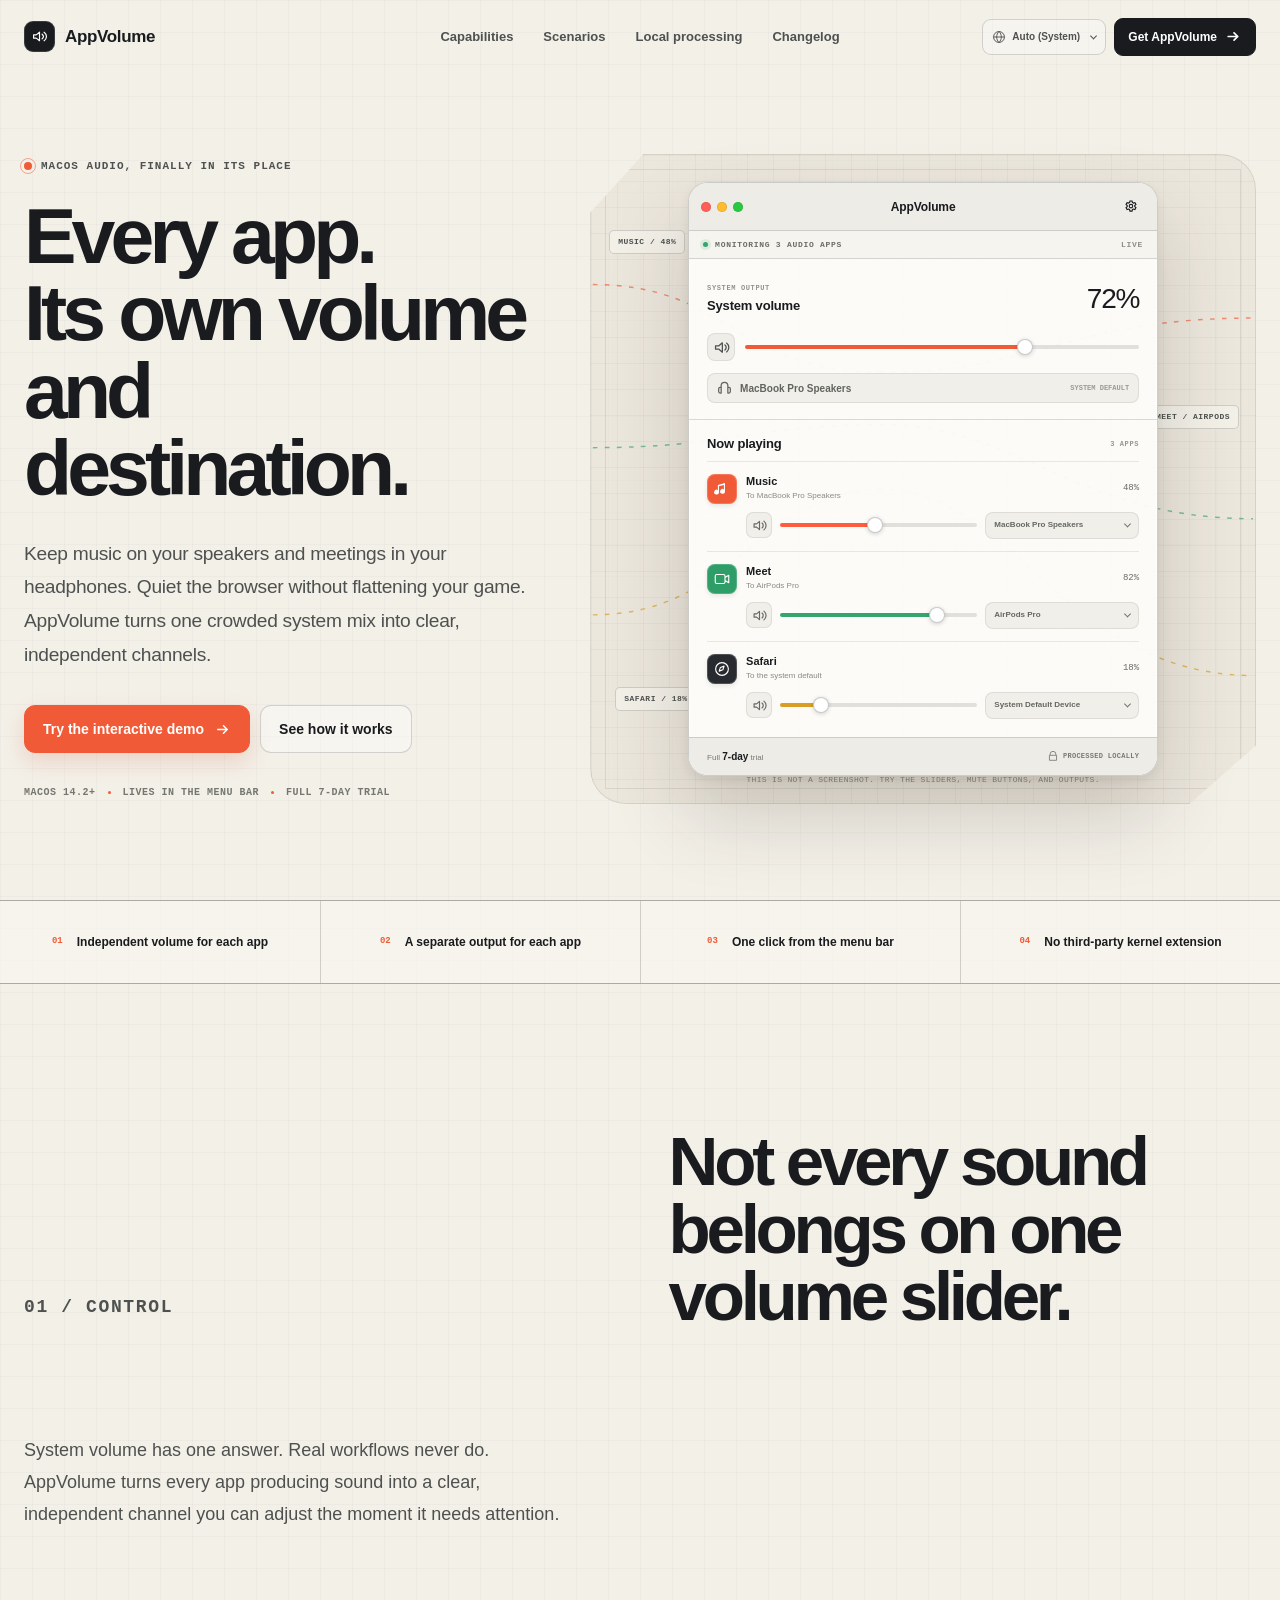
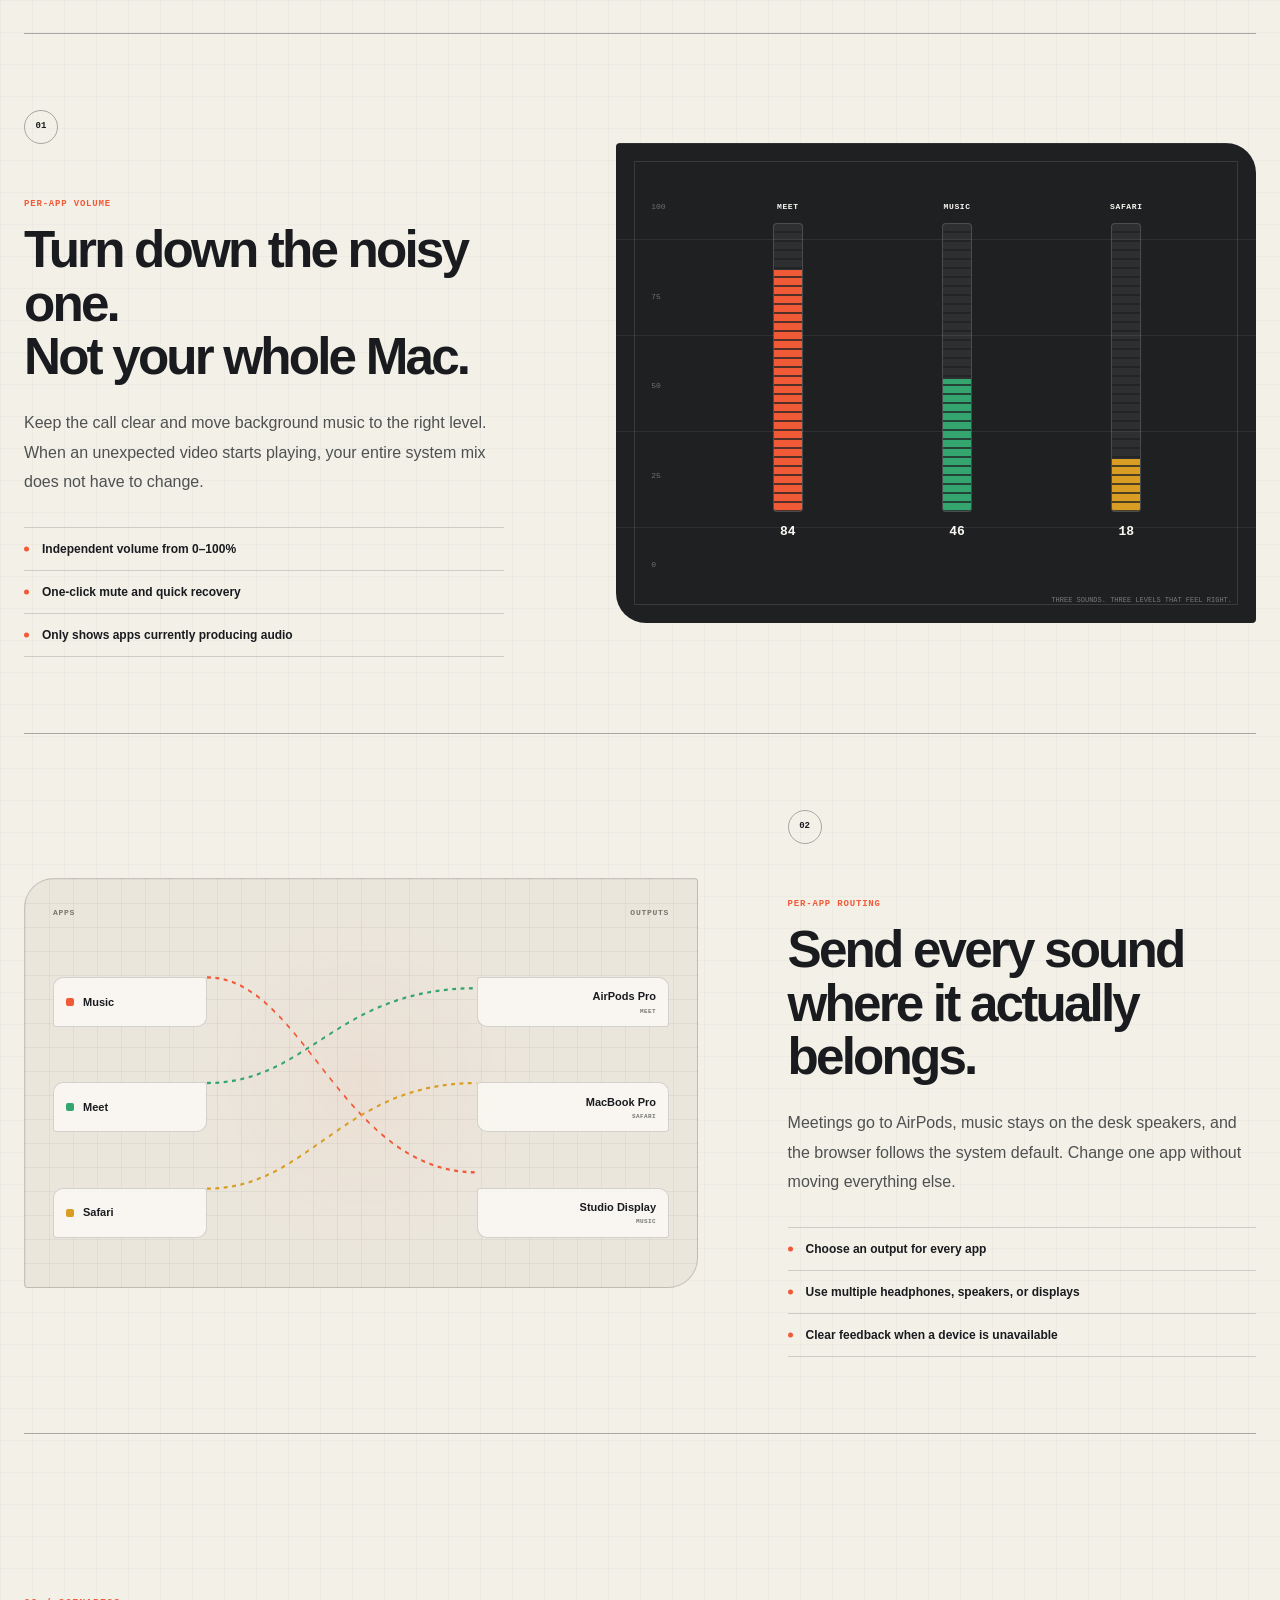
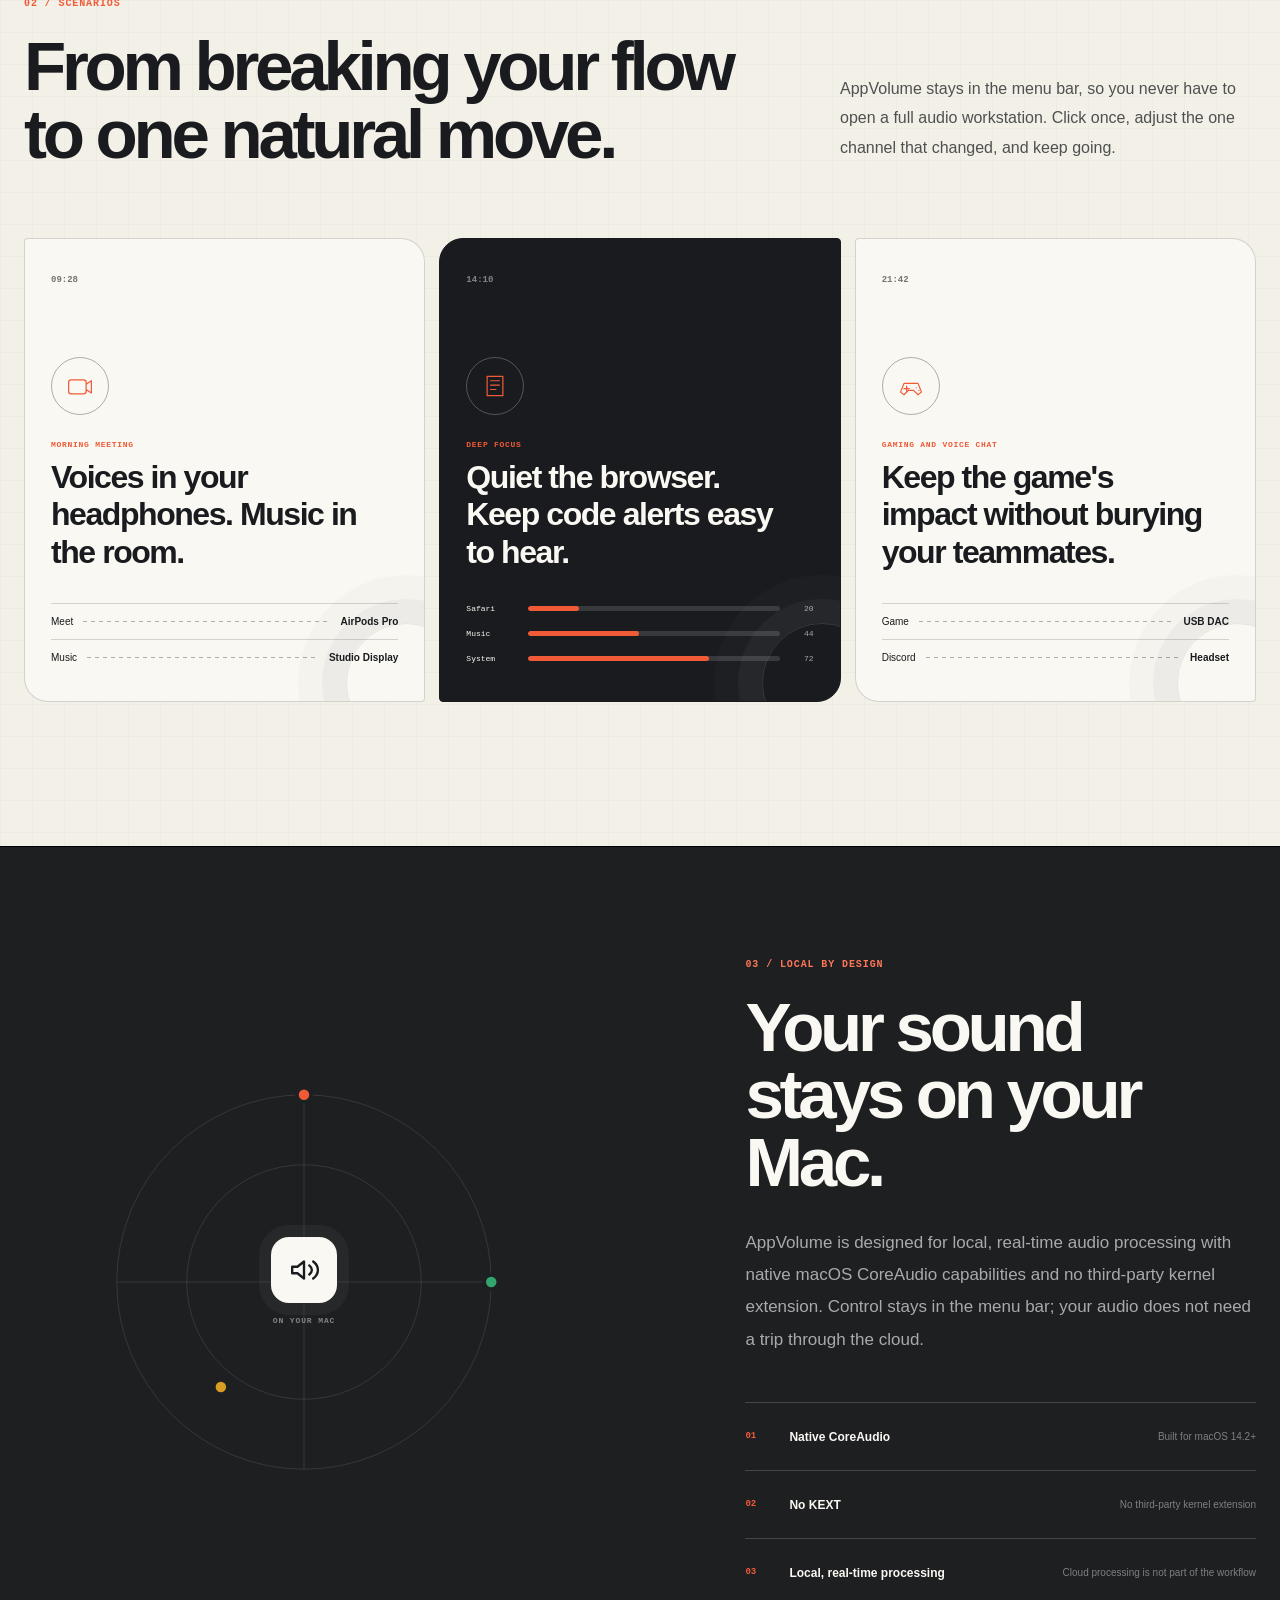
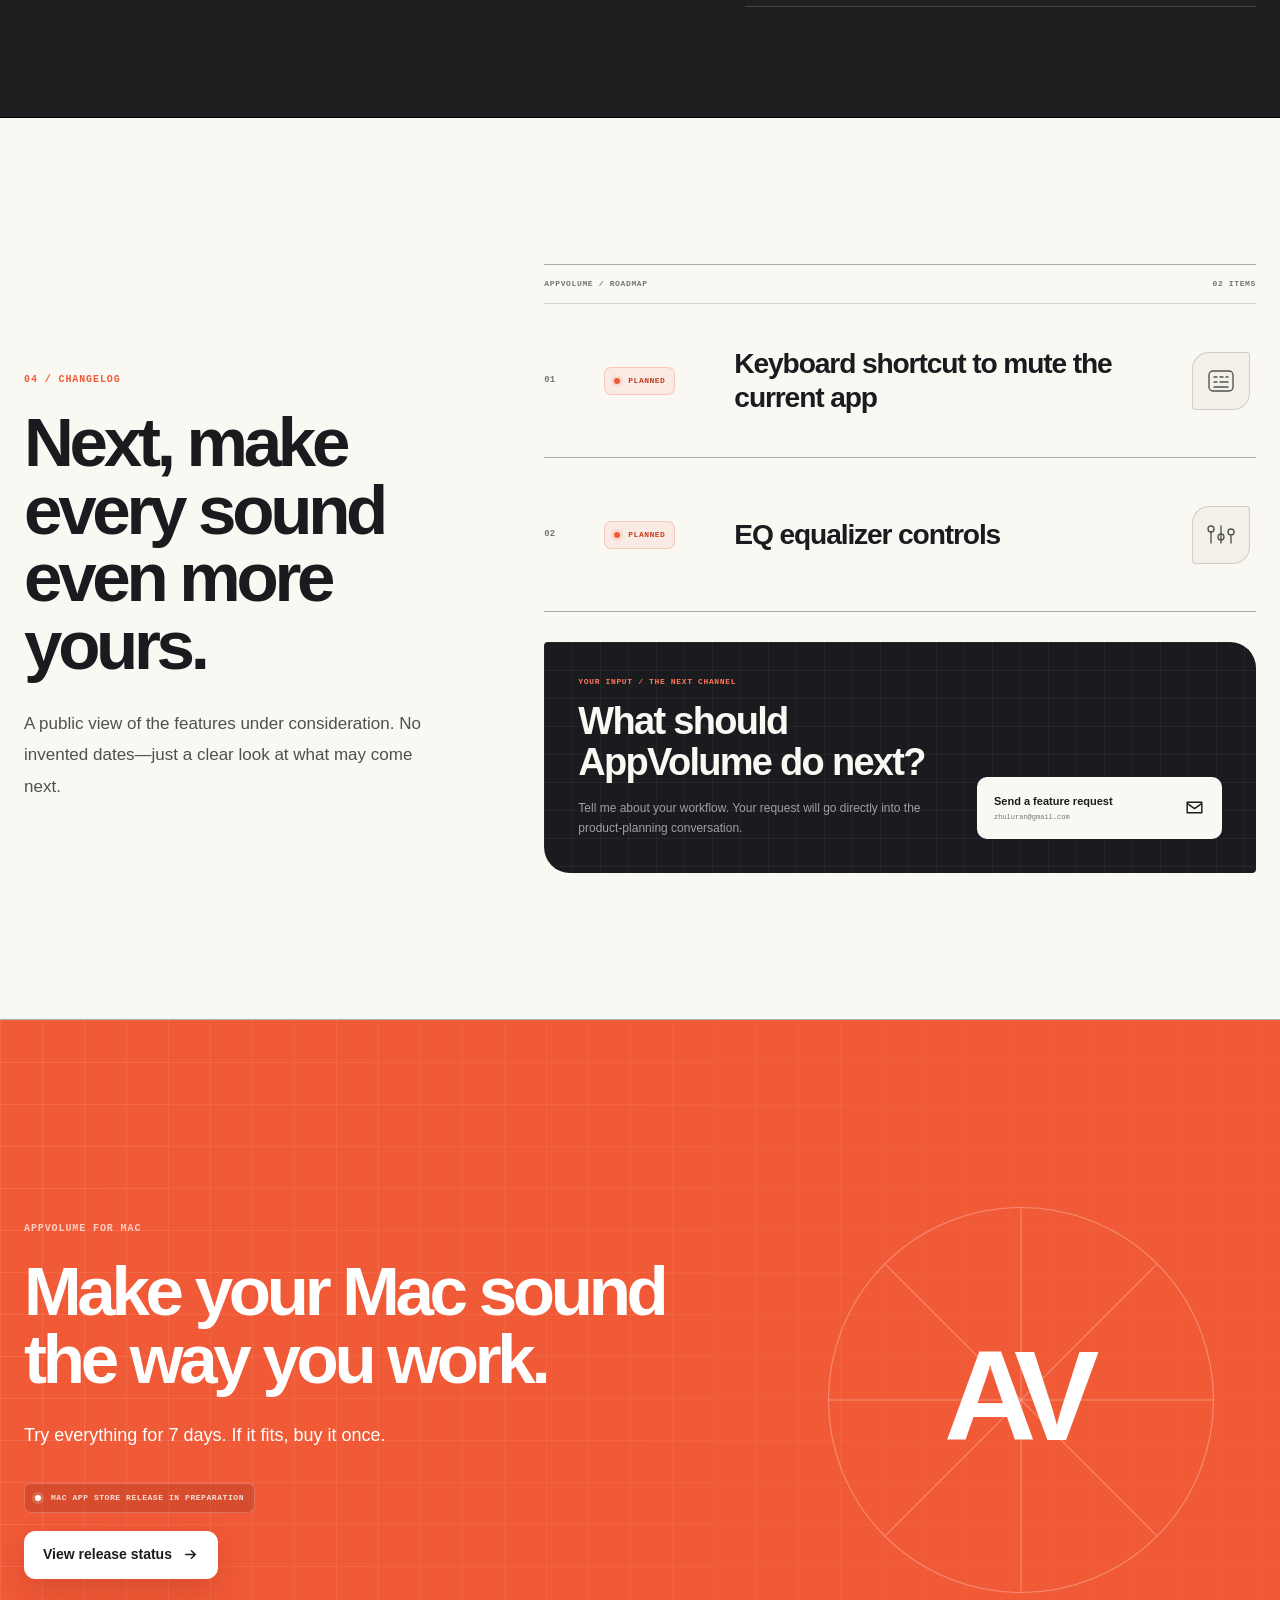
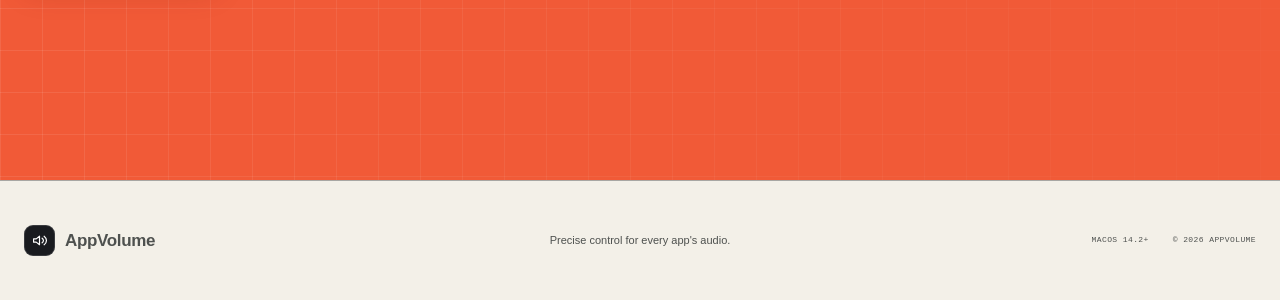
==== commit b9c2cfff: "Add bilingual changelog section" ====
--- a/index.html
+++ b/index.html
@@ -33,6 +33,7 @@
         <a href="#capabilities" data-i18n="nav.capabilities">核心能力</a>
         <a href="#workflow" data-i18n="nav.scenarios">使用场景</a>
         <a href="#privacy" data-i18n="nav.local">本地处理</a>
+        <a href="#changelog" data-i18n="nav.changelog">更新日志</a>
       </nav>
 
       <div class="header-actions">
@@ -423,6 +424,82 @@
         </div>
       </section>
 
+      <section class="changelog-section" id="changelog">
+        <div class="changelog-layout">
+          <div class="changelog-copy" data-reveal>
+            <p class="section-index" data-i18n="changelog.index">04 / 更新日志</p>
+            <h2 data-i18n-html="changelog.title">下一步，让每条声音<br />更听你的。</h2>
+            <p data-i18n="changelog.summary">
+              这里公开记录正在考虑中的功能方向。没有虚构日期，只有明确的下一步。
+            </p>
+          </div>
+
+          <div class="roadmap-column">
+            <div class="roadmap-ledger" aria-label="规划中的功能" data-i18n-aria-label="changelog.list_label" data-reveal data-delay="80">
+              <div class="roadmap-meta" aria-hidden="true">
+                <span>APPVOLUME / ROADMAP</span>
+                <span>02 ITEMS</span>
+              </div>
+
+              <article class="roadmap-item">
+                <span class="roadmap-number">01</span>
+                <div class="roadmap-status">
+                  <i aria-hidden="true"></i>
+                  <span data-i18n="changelog.status">规划中</span>
+                </div>
+                <h3 data-i18n="changelog.item_shortcut">支持快捷键静音当前 App</h3>
+                <span class="roadmap-icon" aria-hidden="true">
+                  <svg viewBox="0 0 34 34">
+                    <rect x="5" y="7" width="24" height="20" rx="4" />
+                    <path d="M10 13h3M16 13h3M22 13h2M10 18h3M16 18h8M10 23h14" />
+                  </svg>
+                </span>
+              </article>
+
+              <article class="roadmap-item">
+                <span class="roadmap-number">02</span>
+                <div class="roadmap-status">
+                  <i aria-hidden="true"></i>
+                  <span data-i18n="changelog.status">规划中</span>
+                </div>
+                <h3 data-i18n="changelog.item_eq">EQ 均衡器功能</h3>
+                <span class="roadmap-icon" aria-hidden="true">
+                  <svg viewBox="0 0 34 34">
+                    <path d="M7 25V14M17 25V8M27 25V18" />
+                    <circle cx="7" cy="11" r="3" />
+                    <circle cx="17" cy="19" r="3" />
+                    <circle cx="27" cy="14" r="3" />
+                  </svg>
+                </span>
+              </article>
+            </div>
+
+            <aside class="roadmap-contact" data-reveal data-delay="140">
+              <div>
+                <p data-i18n="changelog.feedback_label">你的输入 / 下一条通道</p>
+                <h3 data-i18n="changelog.feedback_title">还想要什么新功能？</h3>
+                <p data-i18n="changelog.feedback_summary">告诉我你的使用场景，需求会直接进入产品规划参考。</p>
+              </div>
+              <a
+                class="roadmap-contact-link"
+                href="mailto:zhuluran@gmail.com?subject=AppVolume%20功能建议"
+                data-i18n-href="changelog.email_href"
+                aria-label="发送 AppVolume 功能建议邮件"
+                data-i18n-aria-label="changelog.email_label"
+              >
+                <span>
+                  <strong data-i18n="changelog.email_action">发送功能建议</strong>
+                  <small>zhuluran@gmail.com</small>
+                </span>
+                <svg viewBox="0 0 20 20" aria-hidden="true">
+                  <path d="M3 5h14v10H3zM3 6l7 5 7-5" />
+                </svg>
+              </a>
+            </aside>
+          </div>
+        </div>
+      </section>
+
       <section class="early-access" id="early-access">
         <div class="early-access-grid" aria-hidden="true"></div>
         <div class="early-access-copy" data-reveal>
--- a/styles.css
+++ b/styles.css
@@ -344,6 +344,7 @@
 .section-intro h2,
 .workflow-heading h2,
 .local-copy h2,
+.changelog-copy h2,
 .early-access-copy h2 {
   margin: 0;
   font-weight: 560;
@@ -1050,6 +1051,7 @@
 .section-intro h2,
 .workflow-heading h2,
 .local-copy h2,
+.changelog-copy h2,
 .early-access-copy h2 {
   font-size: clamp(48px, 5.4vw, 76px);
 }
@@ -1616,6 +1618,214 @@
   color: rgba(255, 255, 255, 0.43);
   font-size: 10px;
   text-align: right;
+}
+
+.changelog-section {
+  padding: 146px max(24px, calc((100vw - 1240px) / 2));
+  overflow: hidden;
+  background: var(--paper-soft);
+  border-bottom: 1px solid var(--line-strong);
+}
+
+.changelog-layout {
+  display: grid;
+  grid-template-columns: minmax(320px, 0.74fr) minmax(540px, 1.26fr);
+  gap: clamp(60px, 8vw, 132px);
+  align-items: start;
+}
+
+.changelog-copy {
+  position: sticky;
+  top: 108px;
+  max-width: 520px;
+}
+
+.changelog-copy > p:not(.section-index) {
+  max-width: 480px;
+  margin: 28px 0 0;
+  color: var(--ink-soft);
+  font-size: 17px;
+  line-height: 1.85;
+}
+
+.roadmap-column {
+  min-width: 0;
+}
+
+.roadmap-ledger {
+  border-top: 1px solid var(--line-strong);
+}
+
+.roadmap-meta {
+  display: flex;
+  justify-content: space-between;
+  padding: 13px 0;
+  color: var(--ink-faint);
+  border-bottom: 1px solid var(--line);
+  font-family: ui-monospace, "SFMono-Regular", Menlo, monospace;
+  font-size: 8px;
+  font-weight: 700;
+  letter-spacing: 0.08em;
+}
+
+.roadmap-item {
+  display: grid;
+  grid-template-columns: 42px 112px minmax(0, 1fr) 64px;
+  gap: 18px;
+  align-items: center;
+  min-height: 154px;
+  padding: 22px 0;
+  border-bottom: 1px solid var(--line-strong);
+  transition: background-color 180ms ease;
+}
+
+.roadmap-number {
+  color: var(--ink-faint);
+  font-family: ui-monospace, "SFMono-Regular", Menlo, monospace;
+  font-size: 9px;
+  font-weight: 700;
+}
+
+.roadmap-status {
+  display: inline-flex;
+  align-items: center;
+  gap: 8px;
+  width: fit-content;
+  padding: 7px 9px;
+  color: var(--signal-dark);
+  background: rgba(241, 90, 55, 0.08);
+  border: 1px solid rgba(241, 90, 55, 0.24);
+  border-radius: 7px;
+  font-family: ui-monospace, "SFMono-Regular", Menlo, monospace;
+  font-size: 8px;
+  font-weight: 750;
+  letter-spacing: 0.06em;
+  text-transform: uppercase;
+}
+
+.roadmap-status i {
+  width: 6px;
+  height: 6px;
+  background: var(--signal);
+  border-radius: 50%;
+  box-shadow: 0 0 0 3px rgba(241, 90, 55, 0.12);
+}
+
+.roadmap-item h3 {
+  margin: 0;
+  font-size: clamp(23px, 2.2vw, 32px);
+  font-weight: 570;
+  letter-spacing: -0.04em;
+  line-height: 1.18;
+}
+
+.roadmap-icon {
+  display: grid;
+  place-items: center;
+  width: 58px;
+  height: 58px;
+  color: var(--ink-soft);
+  background: var(--paper);
+  border: 1px solid var(--line);
+  border-radius: 17px 4px 17px 4px;
+  transition: transform 180ms var(--ease-out);
+}
+
+.roadmap-icon svg {
+  width: 34px;
+  fill: none;
+  stroke: currentColor;
+  stroke-width: 1.35;
+  stroke-linecap: round;
+  stroke-linejoin: round;
+}
+
+.roadmap-contact {
+  display: grid;
+  grid-template-columns: minmax(0, 1fr) auto;
+  gap: 32px;
+  align-items: end;
+  margin-top: 30px;
+  padding: 34px;
+  overflow: hidden;
+  color: var(--paper-soft);
+  background:
+    linear-gradient(rgba(255, 255, 255, 0.045) 1px, transparent 1px),
+    linear-gradient(90deg, rgba(255, 255, 255, 0.045) 1px, transparent 1px),
+    var(--ink);
+  background-size: 28px 28px;
+  border-radius: 4px 26px 4px 26px;
+}
+
+.roadmap-contact > div > p:first-child {
+  margin: 0 0 13px;
+  color: #ff7657;
+  font-family: ui-monospace, "SFMono-Regular", Menlo, monospace;
+  font-size: 8px;
+  font-weight: 750;
+  letter-spacing: 0.08em;
+  text-transform: uppercase;
+}
+
+.roadmap-contact h3 {
+  margin: 0;
+  font-size: clamp(27px, 3vw, 38px);
+  font-weight: 570;
+  letter-spacing: -0.045em;
+  line-height: 1.08;
+}
+
+.roadmap-contact > div > p:last-child {
+  max-width: 460px;
+  margin: 15px 0 0;
+  color: rgba(255, 255, 255, 0.58);
+  font-size: 12px;
+  line-height: 1.7;
+}
+
+.roadmap-contact-link {
+  display: flex;
+  align-items: center;
+  gap: 24px;
+  min-width: 245px;
+  padding: 15px 16px;
+  color: var(--ink);
+  background: var(--paper-soft);
+  border: 1px solid rgba(255, 255, 255, 0.5);
+  border-radius: 10px;
+  transition:
+    transform 150ms var(--ease-out),
+    background-color 150ms ease;
+}
+
+.roadmap-contact-link span {
+  display: grid;
+  gap: 3px;
+}
+
+.roadmap-contact-link strong {
+  font-size: 11px;
+  font-weight: 700;
+}
+
+.roadmap-contact-link small {
+  color: var(--ink-faint);
+  font-family: ui-monospace, "SFMono-Regular", Menlo, monospace;
+  font-size: 7px;
+}
+
+.roadmap-contact-link svg {
+  width: 21px;
+  margin-left: auto;
+  fill: none;
+  stroke: currentColor;
+  stroke-width: 1.35;
+  stroke-linecap: round;
+  stroke-linejoin: round;
+}
+
+.roadmap-contact-link:active {
+  transform: scale(0.98);
 }
 
 .early-access {
@@ -1938,6 +2148,18 @@
     color: var(--ink);
     background: #e9e6df;
   }
+
+  .roadmap-item:hover {
+    background: rgba(25, 27, 31, 0.025);
+  }
+
+  .roadmap-item:hover .roadmap-icon {
+    transform: translateY(-3px);
+  }
+
+  .roadmap-contact-link:hover {
+    background: #fff;
+  }
 }
 
 @media (max-width: 1080px) {
@@ -1948,6 +2170,11 @@
   .hero {
     grid-template-columns: 1fr;
     padding-top: 76px;
+  }
+
+  .primary-nav {
+    gap: 18px;
+    font-size: 12px;
   }
 
   .hero-copy {
@@ -2023,6 +2250,16 @@
     padding-bottom: 12px;
     text-align: left;
   }
+
+  .changelog-layout {
+    grid-template-columns: 1fr;
+    gap: 58px;
+  }
+
+  .changelog-copy {
+    position: static;
+    max-width: 720px;
+  }
 }
 
 @media (max-width: 760px) {
@@ -2170,6 +2407,7 @@
   .section-intro h2,
   .workflow-heading h2,
   .local-copy h2,
+  .changelog-copy h2,
   .early-access-copy h2 {
     font-size: clamp(43px, 12vw, 62px);
   }
@@ -2242,6 +2480,54 @@
     grid-template-columns: 1fr;
     min-height: auto;
     padding: 86px 15px;
+  }
+
+  .changelog-section {
+    padding: 92px 15px;
+  }
+
+  .changelog-copy > p:not(.section-index) {
+    font-size: 15px;
+  }
+
+  .roadmap-item {
+    grid-template-columns: 32px minmax(0, 1fr) 54px;
+    gap: 10px 12px;
+    min-height: 150px;
+    padding: 25px 0;
+  }
+
+  .roadmap-number {
+    grid-row: 1 / 3;
+    align-self: start;
+    padding-top: 8px;
+  }
+
+  .roadmap-status {
+    grid-column: 2;
+    padding: 6px 8px;
+  }
+
+  .roadmap-item h3 {
+    grid-column: 2 / 4;
+    font-size: clamp(24px, 7vw, 31px);
+  }
+
+  .roadmap-icon {
+    grid-column: 3;
+    grid-row: 1;
+    width: 52px;
+    height: 52px;
+  }
+
+  .roadmap-contact {
+    grid-template-columns: 1fr;
+    padding: 27px 22px 22px;
+  }
+
+  .roadmap-contact-link {
+    width: 100%;
+    min-width: 0;
   }
 
   .local-orbit {
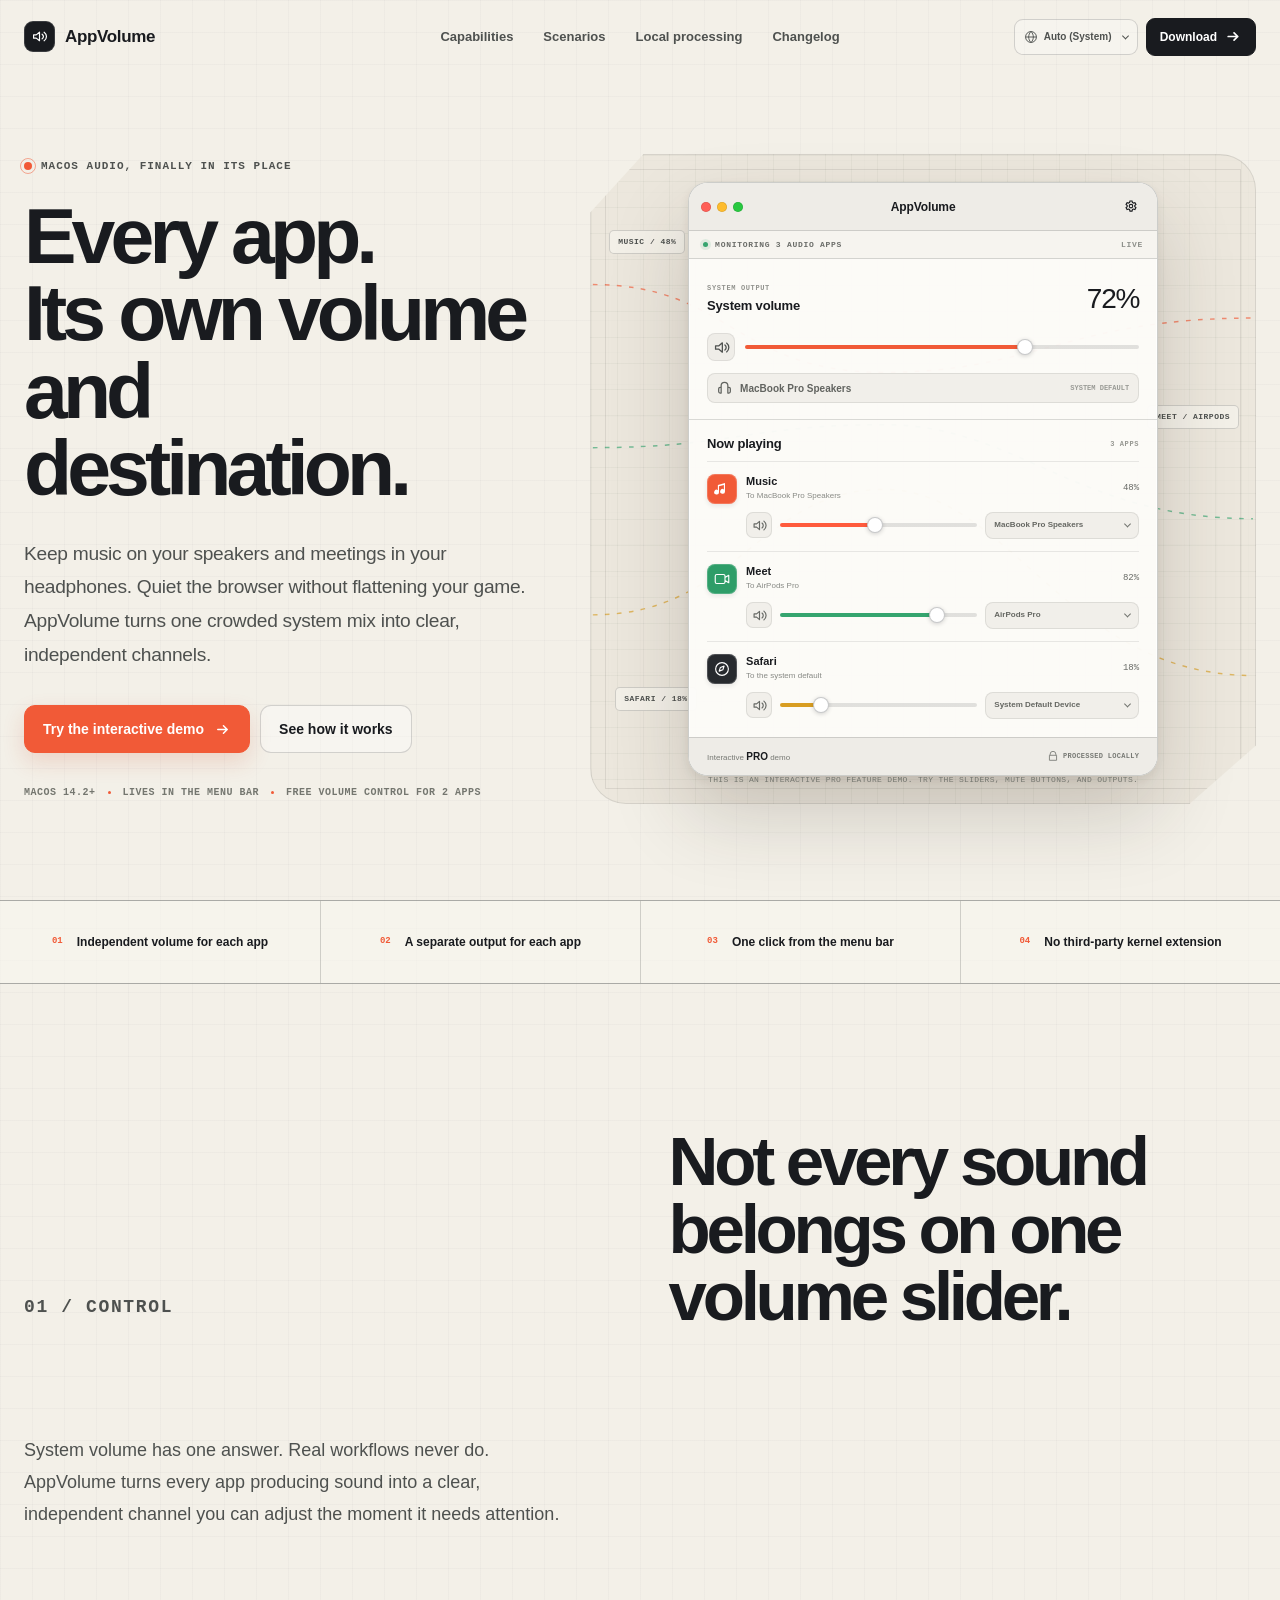
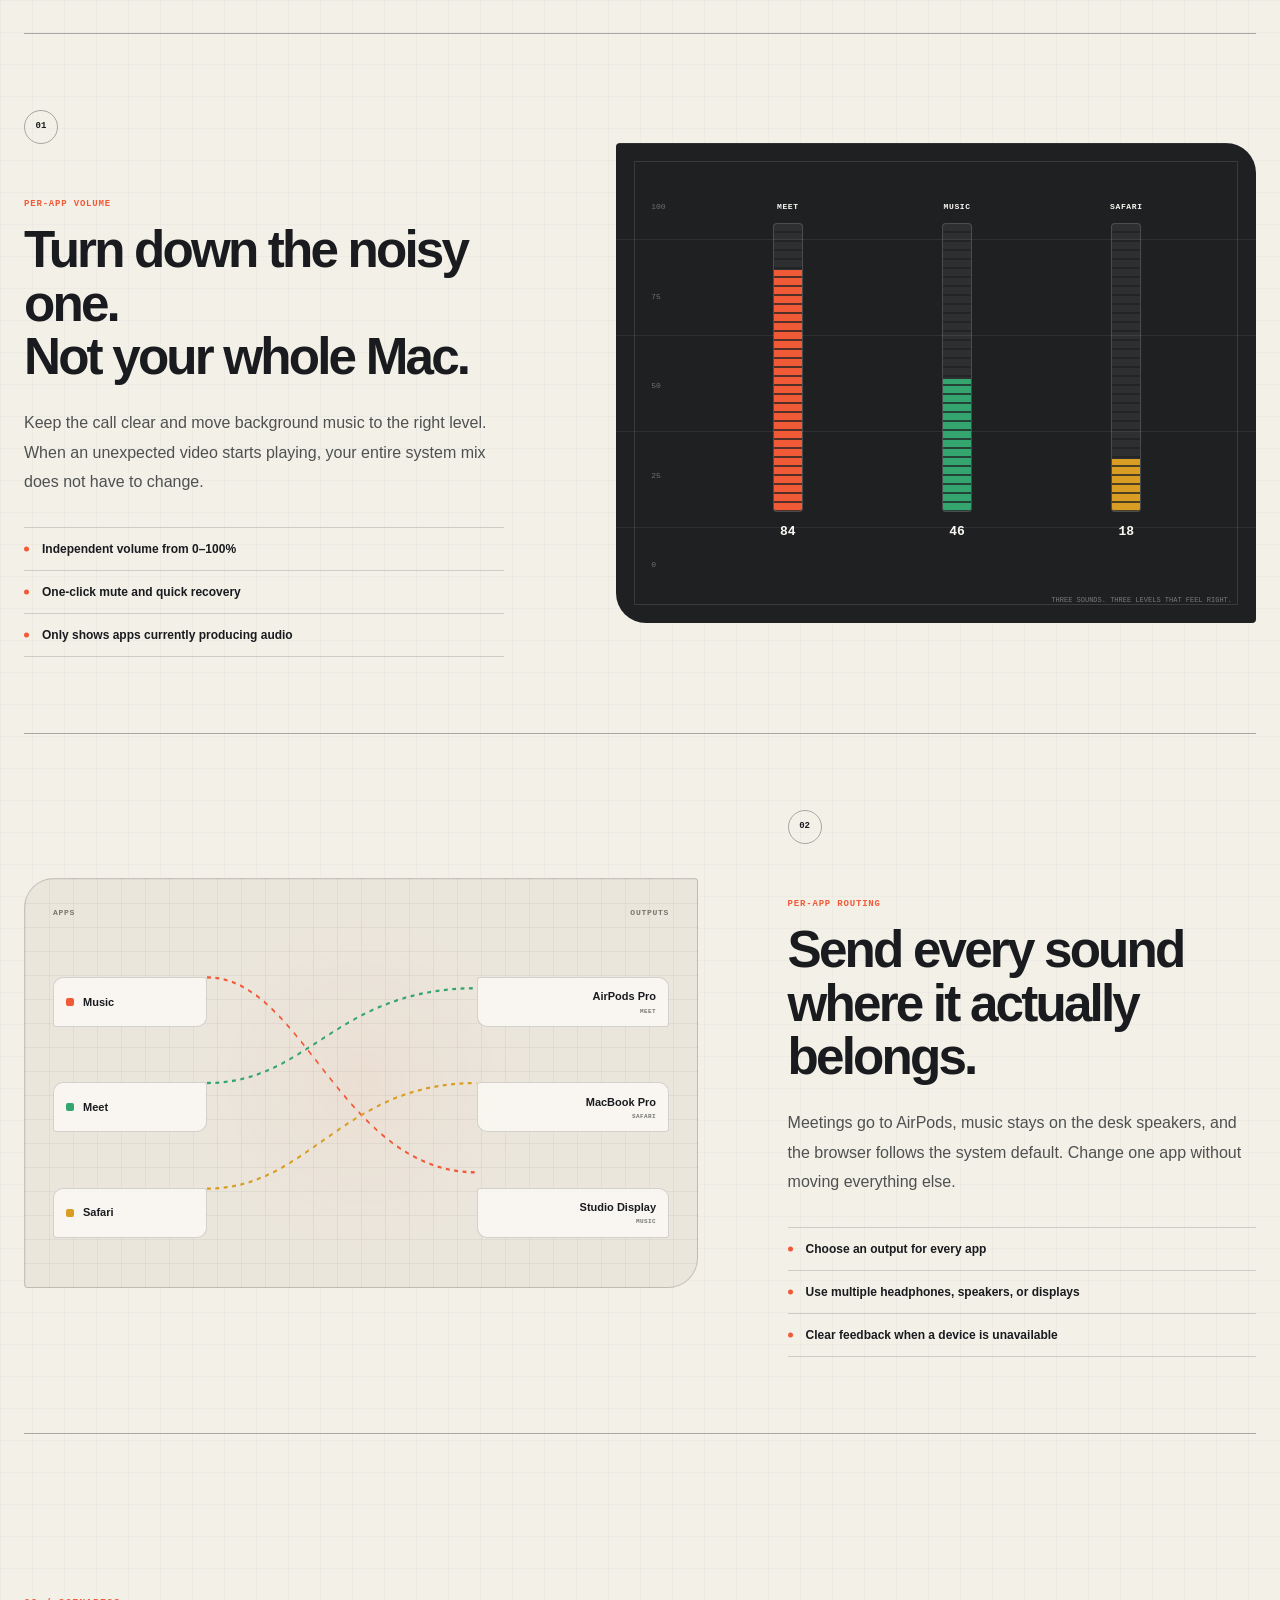
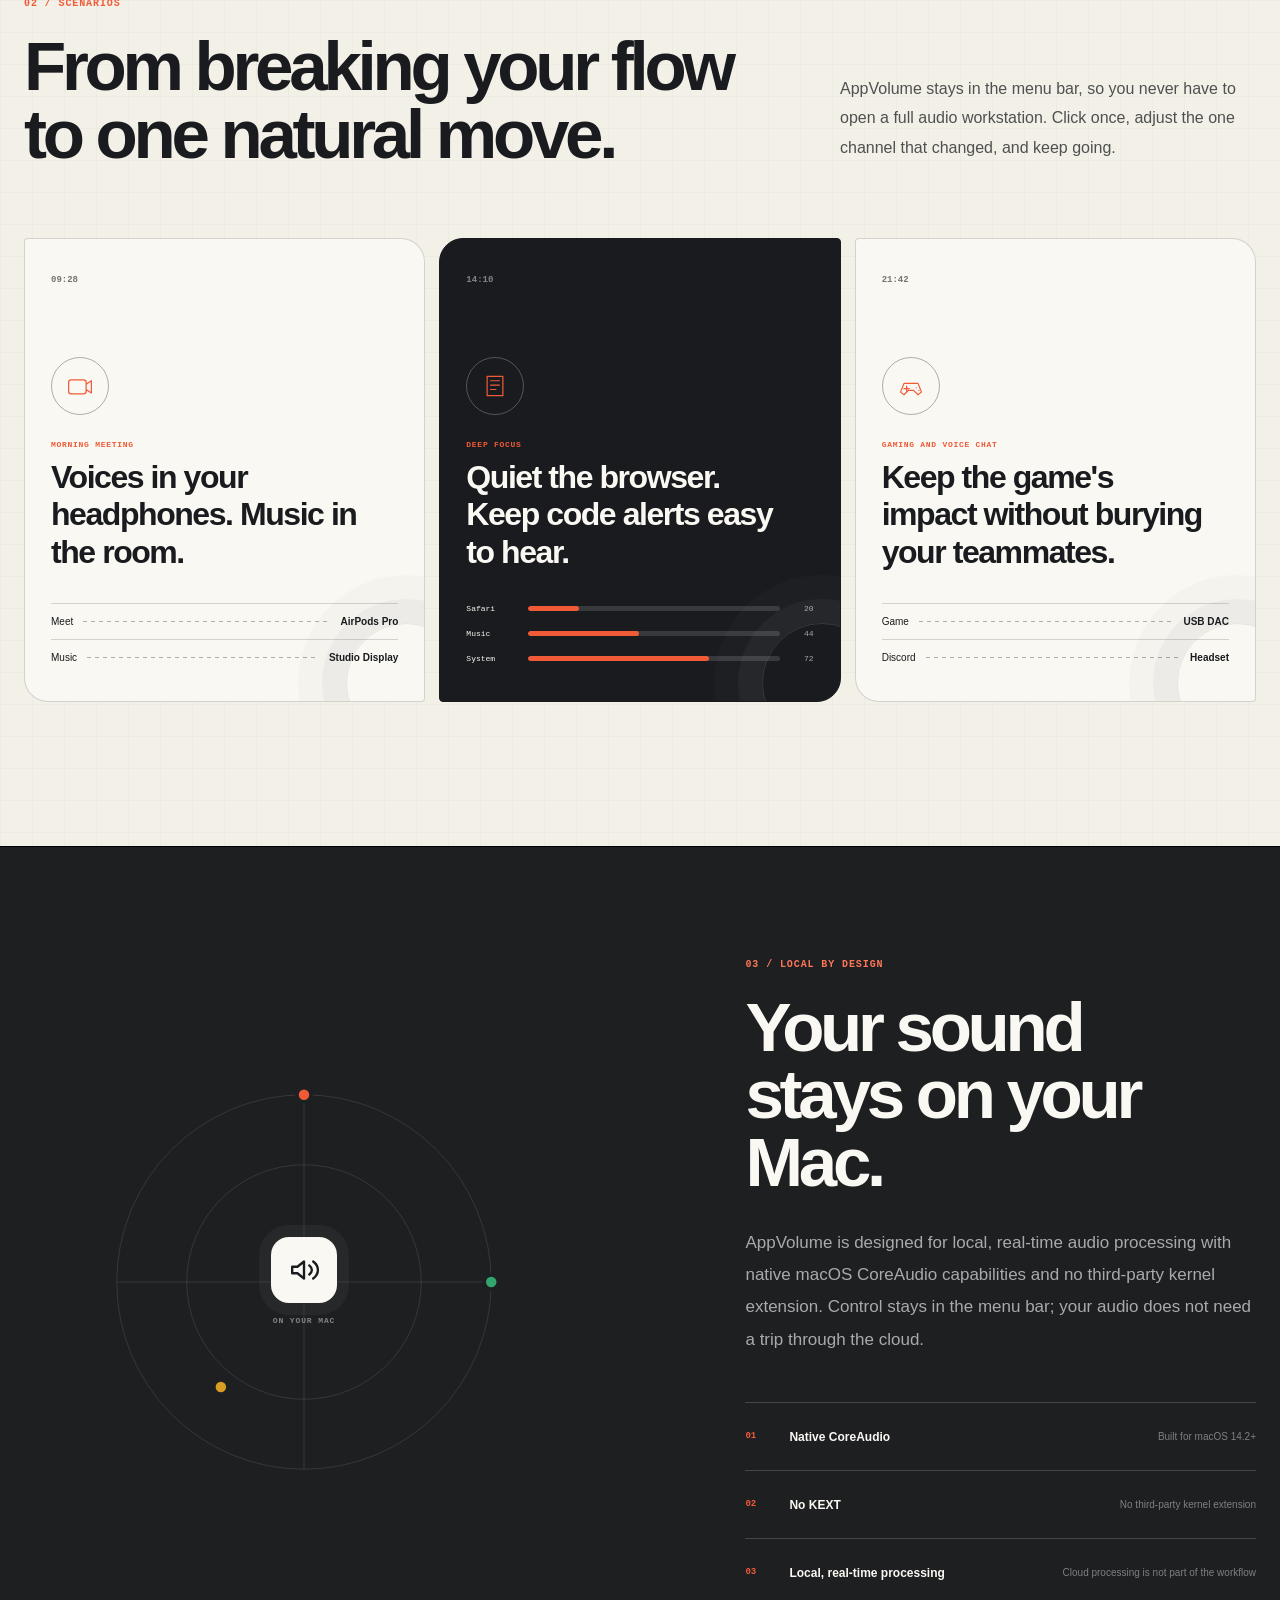
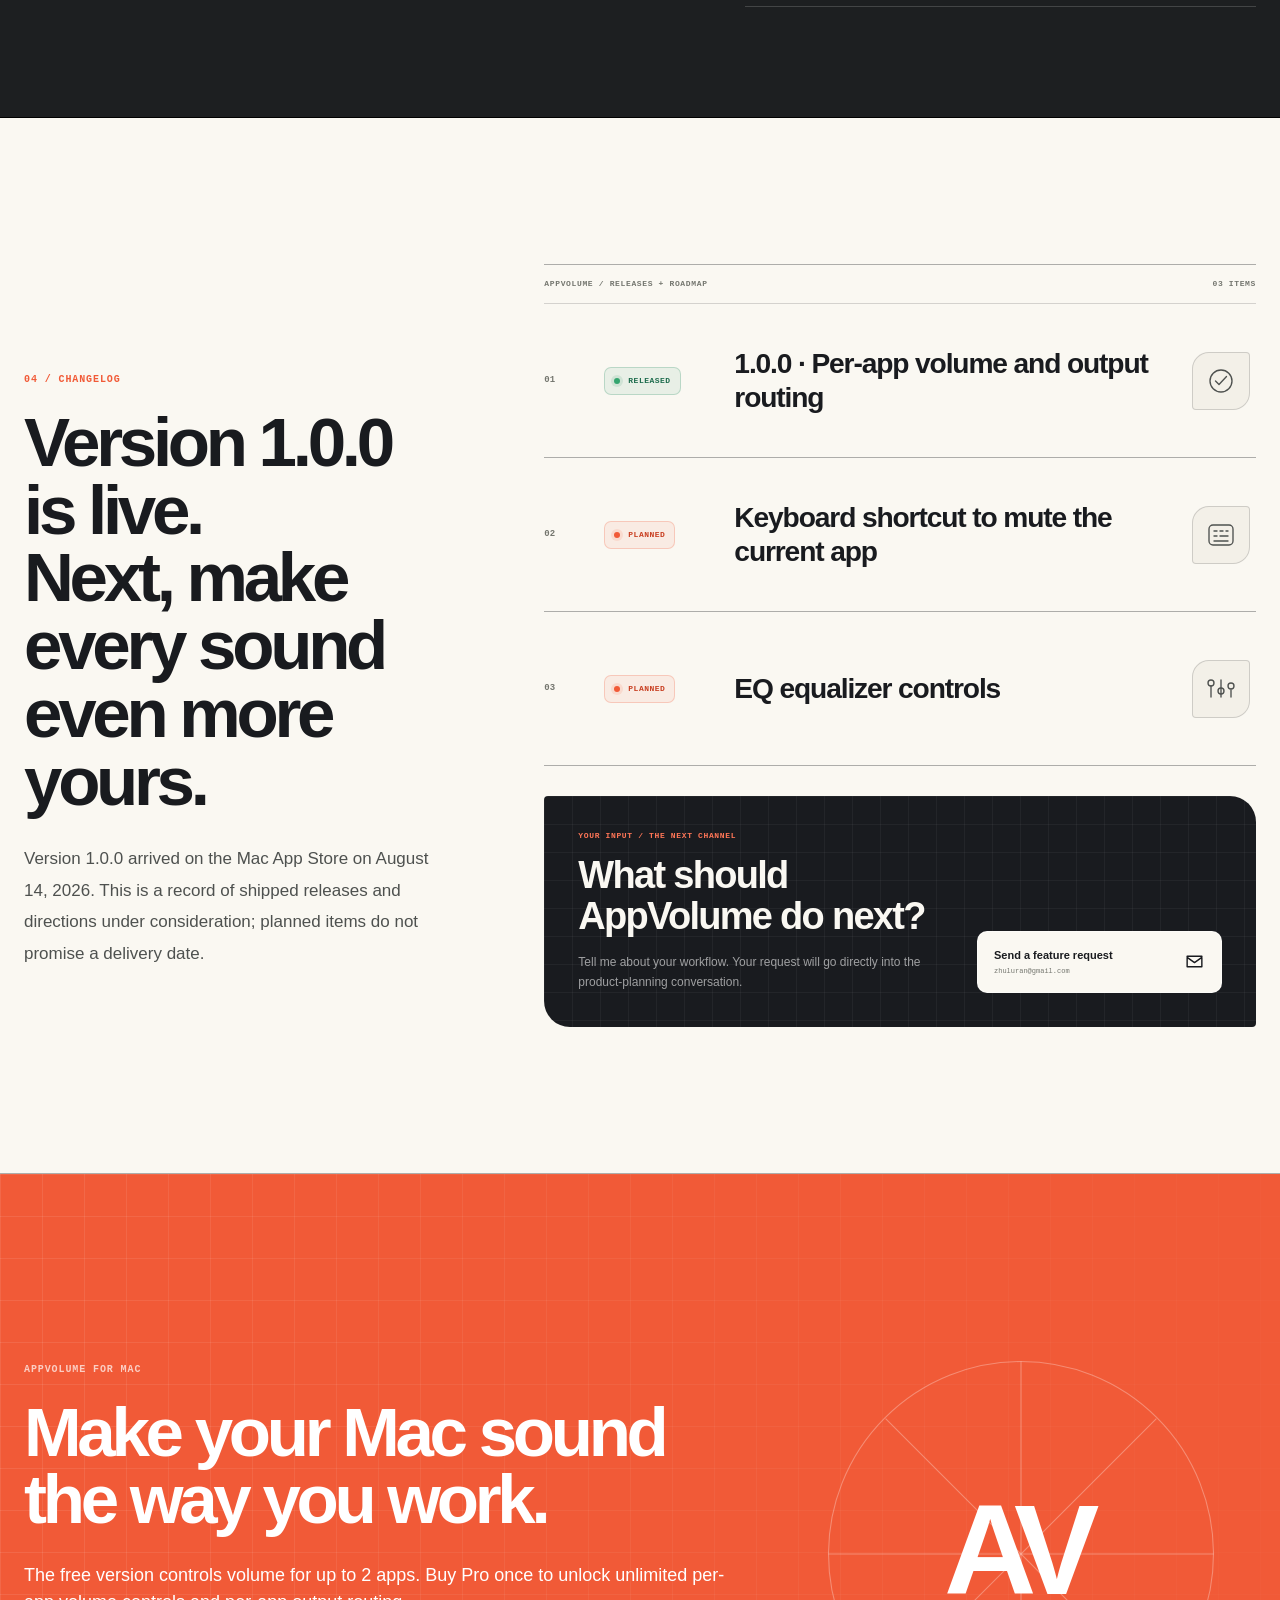
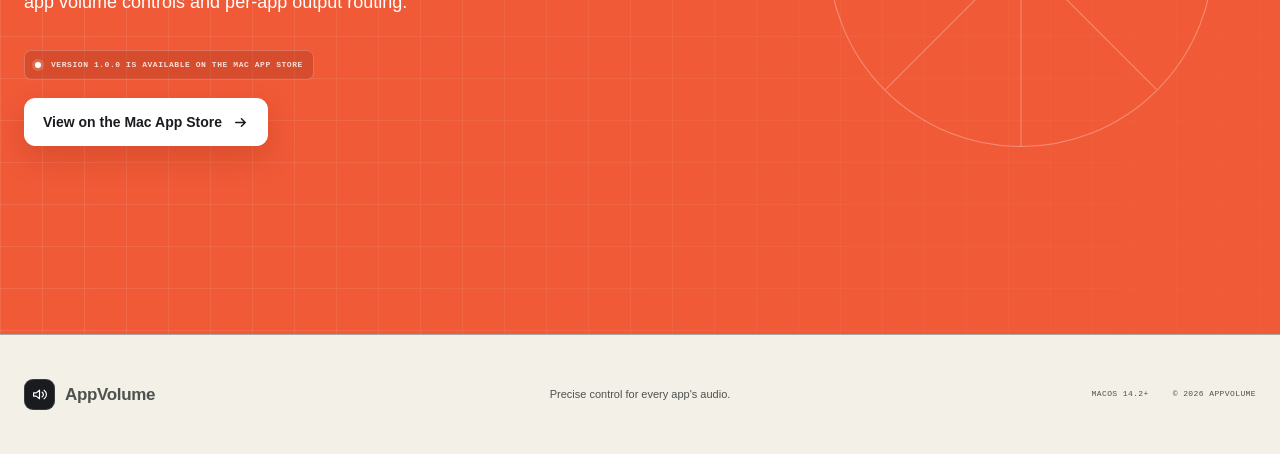
==== commit 34726f9b: "Update website for AppVolume 1.0.0 release" ====
--- a/index.html
+++ b/index.html
@@ -6,10 +6,11 @@
     <meta
       data-i18n-content="meta.description"
       name="description"
-      content="AppVolume 是一款 macOS 菜单栏音频工具，可分别调节不同 App 的音量，并为每个 App 选择独立的音频输出设备。"
+      content="AppVolume 是一款已在 Mac App Store 上线的 macOS 菜单栏音频工具，可分别调节不同 App 的音量并选择独立输出设备；免费版支持最多 2 个 App 音量控制。"
     />
     <meta name="theme-color" content="#f3f0e8" />
     <title data-i18n="meta.title">AppVolume — 每个 App，自己的音量与声场</title>
+    <link rel="icon" href="./favicon.svg" type="image/svg+xml" />
     <link rel="stylesheet" href="./styles.css" />
     <script src="./i18n.js" defer></script>
     <script src="./script.js" defer></script>
@@ -50,8 +51,15 @@
           </select>
         </label>
 
-        <a class="header-cta" href="#early-access">
-          <span data-i18n="nav.get">获取 AppVolume</span>
+        <a
+          class="header-cta"
+          href="https://apps.apple.com/app/appvolume/id6800678477"
+          target="_blank"
+          rel="noopener noreferrer"
+          aria-label="在 Mac App Store 查看 AppVolume"
+          data-i18n-aria-label="store.link_label"
+        >
+          <span data-i18n="nav.get">Mac App Store 下载</span>
           <svg viewBox="0 0 16 16" aria-hidden="true">
             <path d="M3 8h9M8.5 4.5 12 8l-3.5 3.5" />
           </svg>
@@ -85,7 +93,7 @@
           <ul class="compatibility-list" aria-label="产品信息" data-i18n-aria-label="accessibility.product_info">
             <li>macOS 14.2+</li>
             <li data-i18n="hero.menu_bar">菜单栏常驻</li>
-            <li data-i18n="hero.trial">7 天完整试用</li>
+            <li data-i18n="hero.free_tier">免费控制 2 个 App 音量</li>
           </ul>
         </div>
 
@@ -234,7 +242,7 @@
             </section>
 
             <div class="window-footer">
-              <span data-i18n-html="demo.trial"><strong>7</strong> 天完整试用</span>
+              <span data-i18n-html="demo.tier"><strong>PRO</strong> 功能演示</span>
               <span class="privacy-chip">
                 <svg viewBox="0 0 14 14" aria-hidden="true"><path d="M3 6V4.5a4 4 0 0 1 8 0V6M2 6h10v7H2z" /></svg>
                 <span data-i18n="demo.local_processing">本地处理</span>
@@ -242,7 +250,7 @@
             </div>
           </div>
 
-          <p class="demo-caption" data-i18n="demo.caption">这不是静态截图。试试滑块、静音和输出设备。</p>
+          <p class="demo-caption" data-i18n="demo.caption">这是可交互的 Pro 功能演示。试试滑块、静音和输出设备。</p>
         </div>
       </section>
 
@@ -428,21 +436,36 @@
         <div class="changelog-layout">
           <div class="changelog-copy" data-reveal>
             <p class="section-index" data-i18n="changelog.index">04 / 更新日志</p>
-            <h2 data-i18n-html="changelog.title">下一步，让每条声音<br />更听你的。</h2>
+            <h2 data-i18n-html="changelog.title">1.0.0 已上线。<br />下一步，继续让每条声音听你的。</h2>
             <p data-i18n="changelog.summary">
-              这里公开记录正在考虑中的功能方向。没有虚构日期，只有明确的下一步。
+              1.0.0 已于 2026 年 8 月 14 日上架 Mac App Store。这里同时记录已发布版本和正在评估的下一步；规划项不代表交付日期承诺。
             </p>
           </div>
 
           <div class="roadmap-column">
-            <div class="roadmap-ledger" aria-label="规划中的功能" data-i18n-aria-label="changelog.list_label" data-reveal data-delay="80">
+            <div class="roadmap-ledger" aria-label="发布记录与规划中的功能" data-i18n-aria-label="changelog.list_label" data-reveal data-delay="80">
               <div class="roadmap-meta" aria-hidden="true">
-                <span>APPVOLUME / ROADMAP</span>
-                <span>02 ITEMS</span>
+                <span>APPVOLUME / RELEASES + ROADMAP</span>
+                <span>03 ITEMS</span>
               </div>
 
               <article class="roadmap-item">
                 <span class="roadmap-number">01</span>
+                <div class="roadmap-status is-released">
+                  <i aria-hidden="true"></i>
+                  <span data-i18n="changelog.release_status">已发布</span>
+                </div>
+                <h3 data-i18n="changelog.item_release">1.0.0 · 独立音量与输出路由正式上线</h3>
+                <span class="roadmap-icon" aria-hidden="true">
+                  <svg viewBox="0 0 34 34">
+                    <circle cx="17" cy="17" r="11" />
+                    <path d="m11.5 17 3.5 3.5 7.5-8" />
+                  </svg>
+                </span>
+              </article>
+
+              <article class="roadmap-item">
+                <span class="roadmap-number">02</span>
                 <div class="roadmap-status">
                   <i aria-hidden="true"></i>
                   <span data-i18n="changelog.status">规划中</span>
@@ -457,7 +480,7 @@
               </article>
 
               <article class="roadmap-item">
-                <span class="roadmap-number">02</span>
+                <span class="roadmap-number">03</span>
                 <div class="roadmap-status">
                   <i aria-hidden="true"></i>
                   <span data-i18n="changelog.status">规划中</span>
@@ -500,23 +523,30 @@
         </div>
       </section>
 
-      <section class="early-access" id="early-access">
-        <div class="early-access-grid" aria-hidden="true"></div>
-        <div class="early-access-copy" data-reveal>
+      <section class="download-section" id="download">
+        <div class="download-grid" aria-hidden="true"></div>
+        <div class="download-copy" data-reveal>
           <p class="section-index" data-i18n="cta.index">APPVOLUME FOR MAC</p>
           <h2 data-i18n-html="cta.title">把 Mac 的声音，<br />调成你的工作方式。</h2>
-          <p data-i18n="cta.summary">7 天完整试用。喜欢，再一次性买断。</p>
+          <p data-i18n="cta.summary">免费版可独立控制最多 2 个 App 的音量；一次买断 Pro，解锁不限 App 音量与应用级输出路由。</p>
           <div class="availability-line">
             <span class="availability-dot"></span>
-            <span data-i18n="cta.status">Mac App Store 版本准备中</span>
-          </div>
-          <button class="button button-light" type="button" data-release-open>
-            <span data-i18n="cta.button">查看发布状态</span>
+            <span data-i18n="cta.status">1.0.0 已在 Mac App Store 上线</span>
+          </div>
+          <a
+            class="button button-light"
+            href="https://apps.apple.com/app/appvolume/id6800678477"
+            target="_blank"
+            rel="noopener noreferrer"
+            aria-label="在 Mac App Store 查看 AppVolume"
+            data-i18n-aria-label="store.link_label"
+          >
+            <span data-i18n="cta.button">前往 Mac App Store</span>
             <svg viewBox="0 0 18 18" aria-hidden="true"><path d="M4 9h10M10 5l4 4-4 4" /></svg>
-          </button>
-        </div>
-
-        <div class="early-access-mark" aria-hidden="true">
+          </a>
+        </div>
+
+        <div class="download-mark" aria-hidden="true">
           <span>AV</span>
           <svg viewBox="0 0 420 420">
             <circle cx="210" cy="210" r="172" />
@@ -541,23 +571,5 @@
       </div>
     </footer>
 
-    <dialog class="release-dialog" data-release-dialog aria-labelledby="release-dialog-title">
-      <form method="dialog">
-        <button class="dialog-close" type="submit" aria-label="关闭发布状态" data-i18n-aria-label="dialog.close_label">
-          <svg viewBox="0 0 18 18" aria-hidden="true"><path d="M4 4l10 10M14 4 4 14" /></svg>
-        </button>
-        <span class="dialog-status"><i></i><span data-i18n="dialog.status_label">DEVELOPMENT STATUS</span></span>
-        <h2 id="release-dialog-title" data-i18n="dialog.title">AppVolume 正在准备发布。</h2>
-        <p data-i18n="dialog.summary">
-          核心的按 App 音量与输出路由能力已经进入产品化阶段。目前正在继续验证设备兼容性、系统音频授权与发布构建。
-        </p>
-        <div class="dialog-progress" aria-label="当前开发进度" data-i18n-aria-label="dialog.progress_label">
-          <div class="progress-complete"><span data-i18n="dialog.progress_1">界面与基础控制</span><strong data-i18n="dialog.complete">完成</strong></div>
-          <div class="progress-active"><span data-i18n="dialog.progress_2">音频设备兼容性</span><strong data-i18n="dialog.testing">验证中</strong></div>
-          <div><span data-i18n="dialog.progress_3">Mac App Store 发布</span><strong data-i18n="dialog.pending">待完成</strong></div>
-        </div>
-        <button class="button button-primary dialog-button" type="submit" data-i18n="dialog.close">知道了</button>
-      </form>
-    </dialog>
   </body>
 </html>
--- a/styles.css
+++ b/styles.css
@@ -301,8 +301,7 @@
 .window-status,
 .mixer-header span,
 .routing-column > p,
-.scenario-label,
-.dialog-status {
+.scenario-label {
   font-family: ui-monospace, "SFMono-Regular", Menlo, Monaco, Consolas, monospace;
   letter-spacing: 0.09em;
   text-transform: uppercase;
@@ -345,7 +344,7 @@
 .workflow-heading h2,
 .local-copy h2,
 .changelog-copy h2,
-.early-access-copy h2 {
+.download-copy h2 {
   margin: 0;
   font-weight: 560;
   letter-spacing: -0.062em;
@@ -1052,7 +1051,7 @@
 .workflow-heading h2,
 .local-copy h2,
 .changelog-copy h2,
-.early-access-copy h2 {
+.download-copy h2 {
   font-size: clamp(48px, 5.4vw, 76px);
 }
 
@@ -1709,6 +1708,17 @@
   background: var(--signal);
   border-radius: 50%;
   box-shadow: 0 0 0 3px rgba(241, 90, 55, 0.12);
+}
+
+.roadmap-status.is-released {
+  color: #1e6c4d;
+  background: rgba(36, 139, 95, 0.08);
+  border-color: rgba(36, 139, 95, 0.24);
+}
+
+.roadmap-status.is-released i {
+  background: var(--green);
+  box-shadow: 0 0 0 3px rgba(36, 139, 95, 0.12);
 }
 
 .roadmap-item h3 {
@@ -1828,7 +1838,7 @@
   transform: scale(0.98);
 }
 
-.early-access {
+.download-section {
   position: relative;
   display: grid;
   grid-template-columns: 1.15fr 0.85fr;
@@ -1840,7 +1850,7 @@
   background: var(--signal);
 }
 
-.early-access-grid {
+.download-grid {
   position: absolute;
   inset: 0;
   background:
@@ -1850,17 +1860,17 @@
   mask-image: linear-gradient(to right, #000, rgba(0, 0, 0, 0.18));
 }
 
-.early-access-copy {
+.download-copy {
   position: relative;
   z-index: 2;
   max-width: 740px;
 }
 
-.early-access-copy .section-index {
+.download-copy .section-index {
   color: rgba(255, 255, 255, 0.7);
 }
 
-.early-access-copy > p:not(.section-index) {
+.download-copy > p:not(.section-index) {
   margin: 28px 0 0;
   font-size: 18px;
 }
@@ -1898,7 +1908,7 @@
   box-shadow: 0 12px 30px rgba(117, 24, 7, 0.2);
 }
 
-.early-access-mark {
+.download-mark {
   position: relative;
   z-index: 1;
   justify-self: end;
@@ -1906,7 +1916,7 @@
   aspect-ratio: 1;
 }
 
-.early-access-mark span {
+.download-mark span {
   position: absolute;
   z-index: 2;
   top: 50%;
@@ -1917,7 +1927,7 @@
   transform: translate(-54%, -52%);
 }
 
-.early-access-mark svg {
+.download-mark svg {
   width: 100%;
   height: 100%;
   fill: none;
@@ -1950,126 +1960,6 @@
   font-size: 8px;
   letter-spacing: 0.05em;
   text-transform: uppercase;
-}
-
-.release-dialog {
-  width: min(520px, calc(100vw - 32px));
-  padding: 0;
-  color: var(--ink);
-  background: var(--paper-soft);
-  border: 1px solid rgba(25, 27, 31, 0.28);
-  border-radius: 20px;
-  box-shadow: 0 30px 90px rgba(0, 0, 0, 0.28);
-}
-
-.release-dialog::backdrop {
-  background: rgba(20, 21, 22, 0.5);
-  backdrop-filter: blur(5px);
-}
-
-.release-dialog[open] {
-  animation: dialog-enter 220ms var(--ease-out);
-}
-
-@keyframes dialog-enter {
-  from { opacity: 0; transform: scale(0.96) translateY(8px); }
-  to { opacity: 1; transform: scale(1) translateY(0); }
-}
-
-.release-dialog form {
-  position: relative;
-  padding: 34px;
-}
-
-.dialog-close {
-  position: absolute;
-  top: 16px;
-  right: 16px;
-  display: grid;
-  place-items: center;
-  width: 32px;
-  height: 32px;
-  padding: 0;
-  background: transparent;
-  border: 1px solid var(--line);
-  border-radius: 9px;
-  cursor: pointer;
-  transition:
-    transform 120ms var(--ease-out),
-    background-color 140ms ease;
-}
-
-.dialog-close:active {
-  transform: scale(0.94);
-}
-
-.dialog-close svg {
-  width: 15px;
-  fill: none;
-  stroke: currentColor;
-  stroke-width: 1.5;
-  stroke-linecap: round;
-}
-
-.dialog-status {
-  display: inline-flex;
-  align-items: center;
-  gap: 8px;
-  margin-bottom: 24px;
-  color: var(--signal);
-  font-size: 8px;
-  font-weight: 750;
-}
-
-.dialog-status i {
-  width: 6px;
-  height: 6px;
-  background: currentColor;
-  border-radius: 50%;
-}
-
-.release-dialog h2 {
-  max-width: 380px;
-  margin: 0;
-  font-size: 36px;
-  font-weight: 570;
-  letter-spacing: -0.05em;
-  line-height: 1.1;
-}
-
-.release-dialog > form > p {
-  margin: 20px 0 0;
-  color: var(--ink-soft);
-  font-size: 14px;
-  line-height: 1.75;
-}
-
-.dialog-progress {
-  margin: 28px 0;
-  border-top: 1px solid var(--line);
-}
-
-.dialog-progress > div {
-  display: flex;
-  justify-content: space-between;
-  padding: 11px 0;
-  border-bottom: 1px solid var(--line);
-  font-size: 11px;
-}
-
-.dialog-progress strong {
-  color: var(--ink-faint);
-  font-family: ui-monospace, "SFMono-Regular", Menlo, monospace;
-  font-size: 8px;
-  letter-spacing: 0.04em;
-  text-transform: uppercase;
-}
-
-.dialog-progress .progress-complete strong { color: var(--green); }
-.dialog-progress .progress-active strong { color: var(--signal); }
-
-.dialog-button {
-  width: 100%;
 }
 
 .demo-toast {
@@ -2139,8 +2029,7 @@
     border-color: var(--line-strong);
   }
 
-  .icon-button:hover,
-  .dialog-close:hover {
+  .icon-button:hover {
     background: rgba(25, 27, 31, 0.07);
   }
 
@@ -2408,7 +2297,7 @@
   .workflow-heading h2,
   .local-copy h2,
   .changelog-copy h2,
-  .early-access-copy h2 {
+  .download-copy h2 {
     font-size: clamp(43px, 12vw, 62px);
   }
 
@@ -2543,13 +2432,13 @@
     min-height: 76px;
   }
 
-  .early-access {
+  .download-section {
     grid-template-columns: 1fr;
     min-height: 730px;
     padding: 86px 15px;
   }
 
-  .early-access-mark {
+  .download-mark {
     position: absolute;
     right: -120px;
     bottom: -100px;
@@ -2572,14 +2461,6 @@
     justify-self: start;
   }
 
-  .release-dialog form {
-    padding: 30px 22px 22px;
-  }
-
-  .release-dialog h2 {
-    padding-right: 24px;
-    font-size: 31px;
-  }
 }
 
 @media (max-width: 390px) {
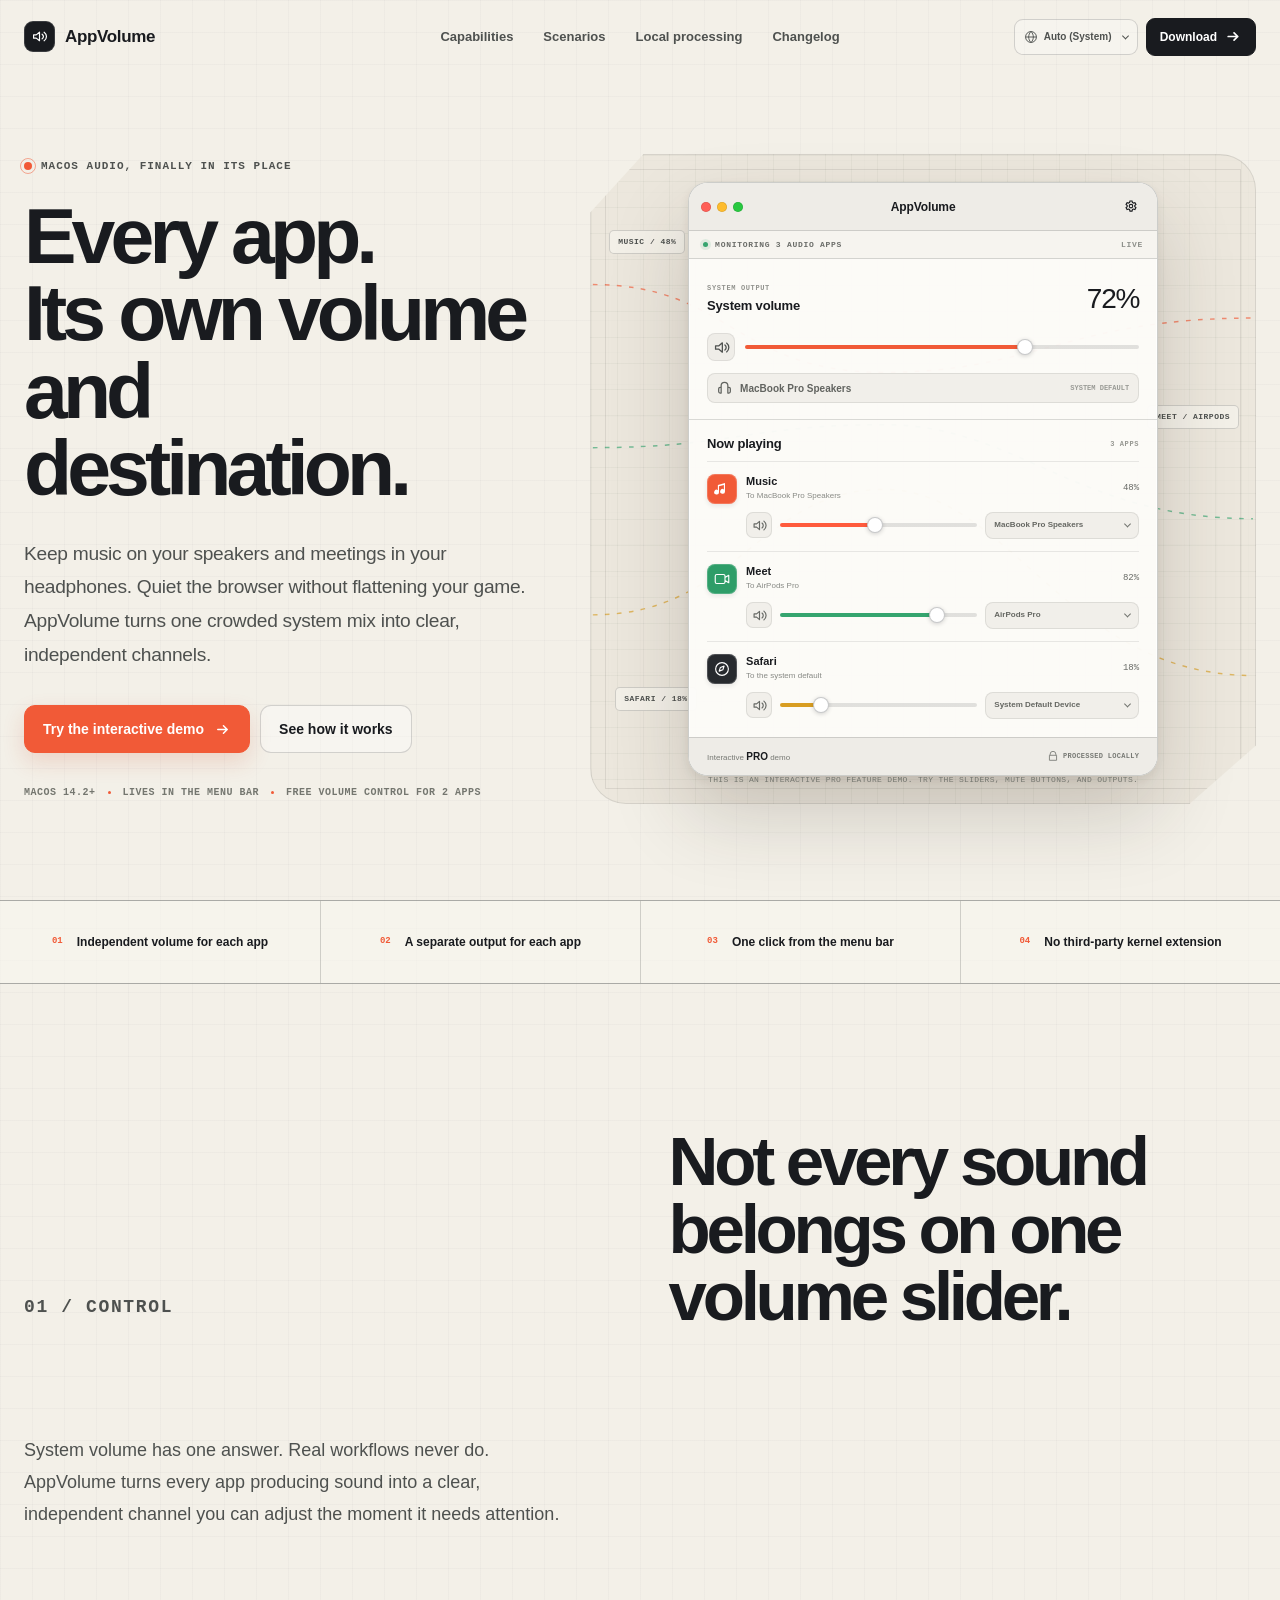
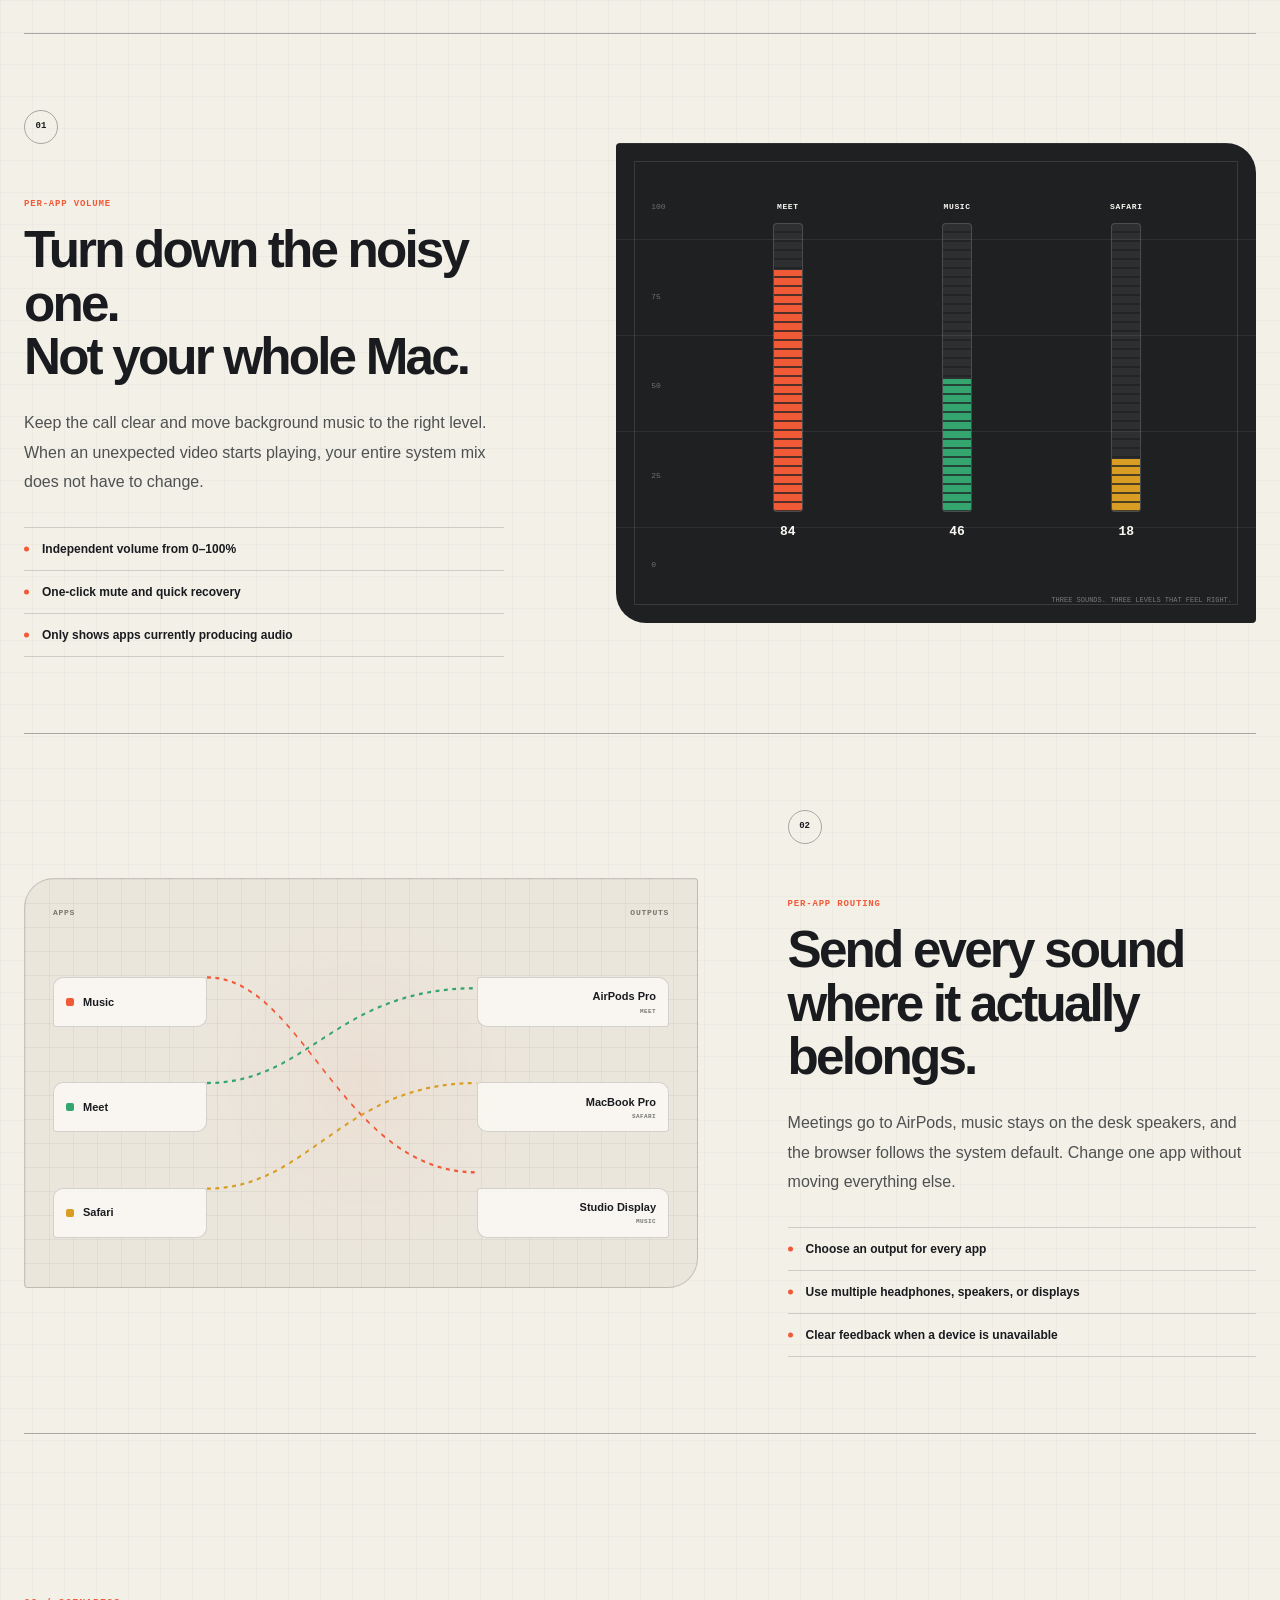
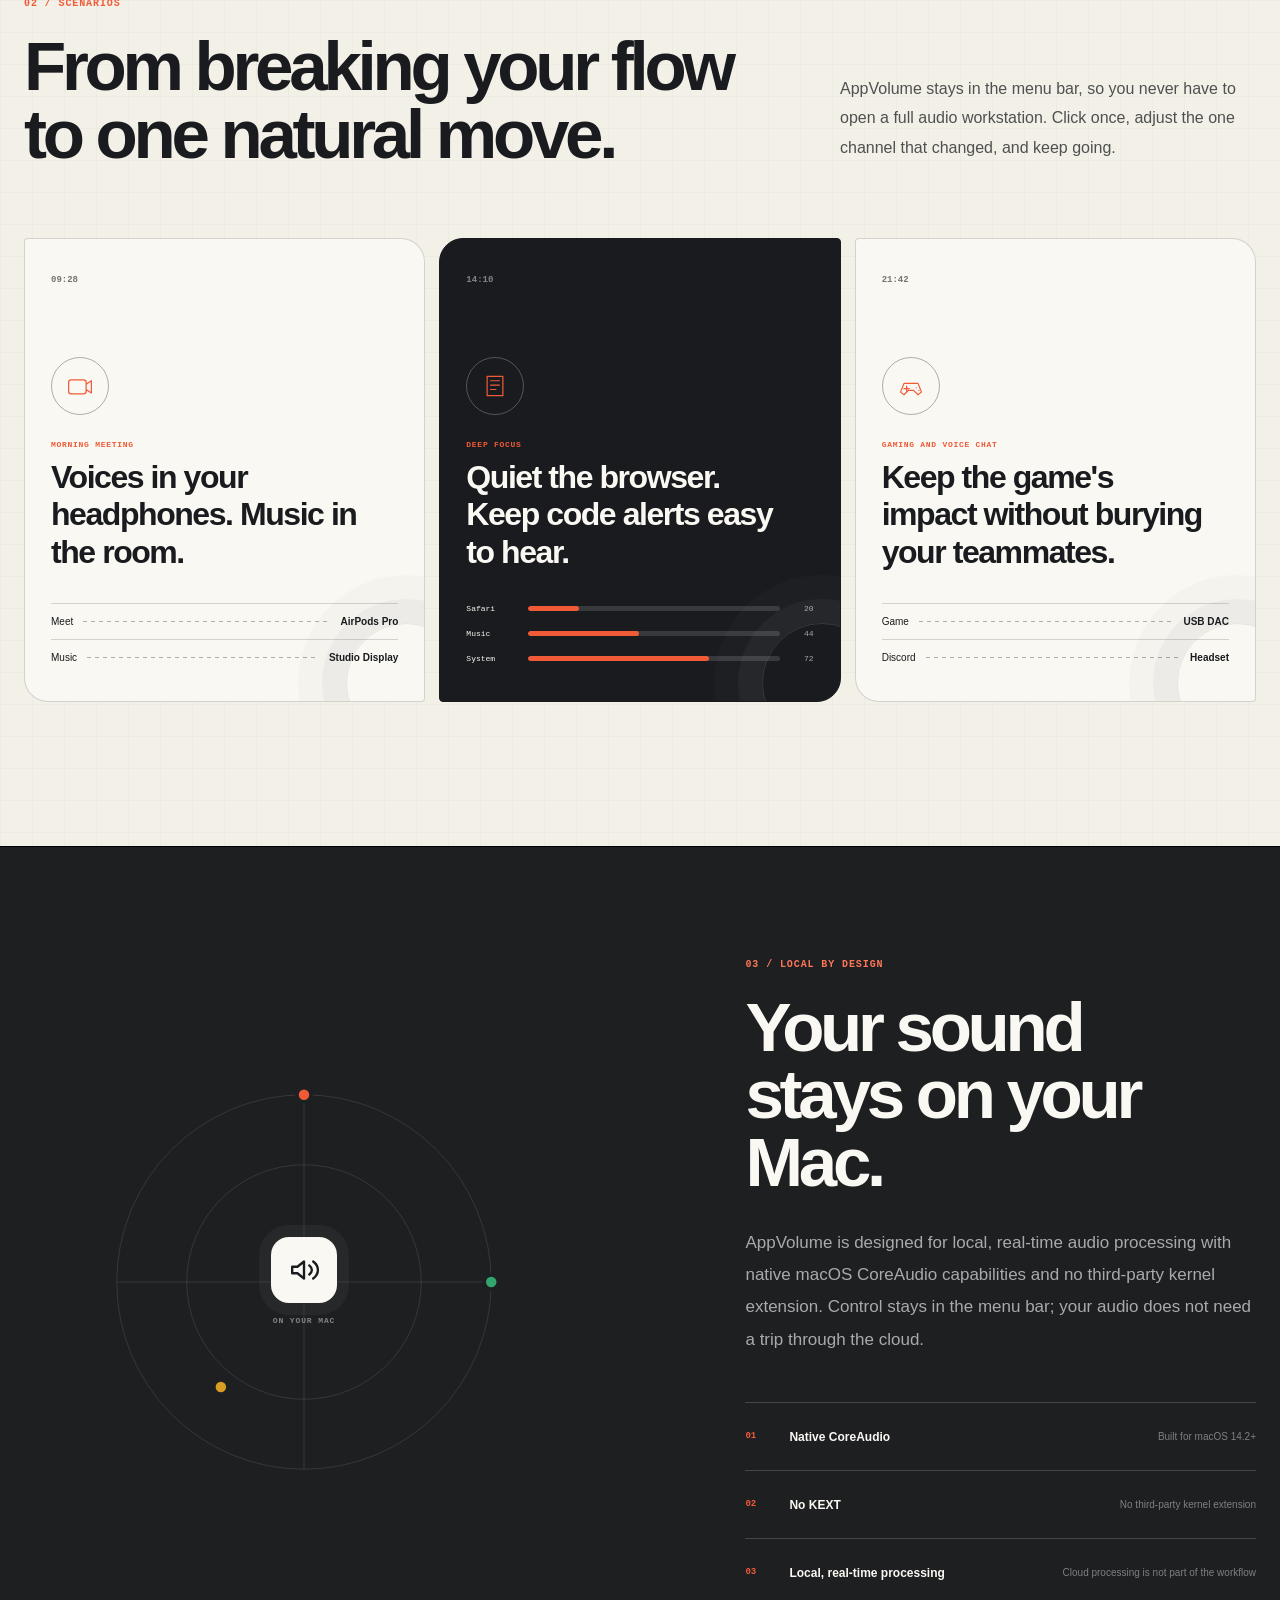
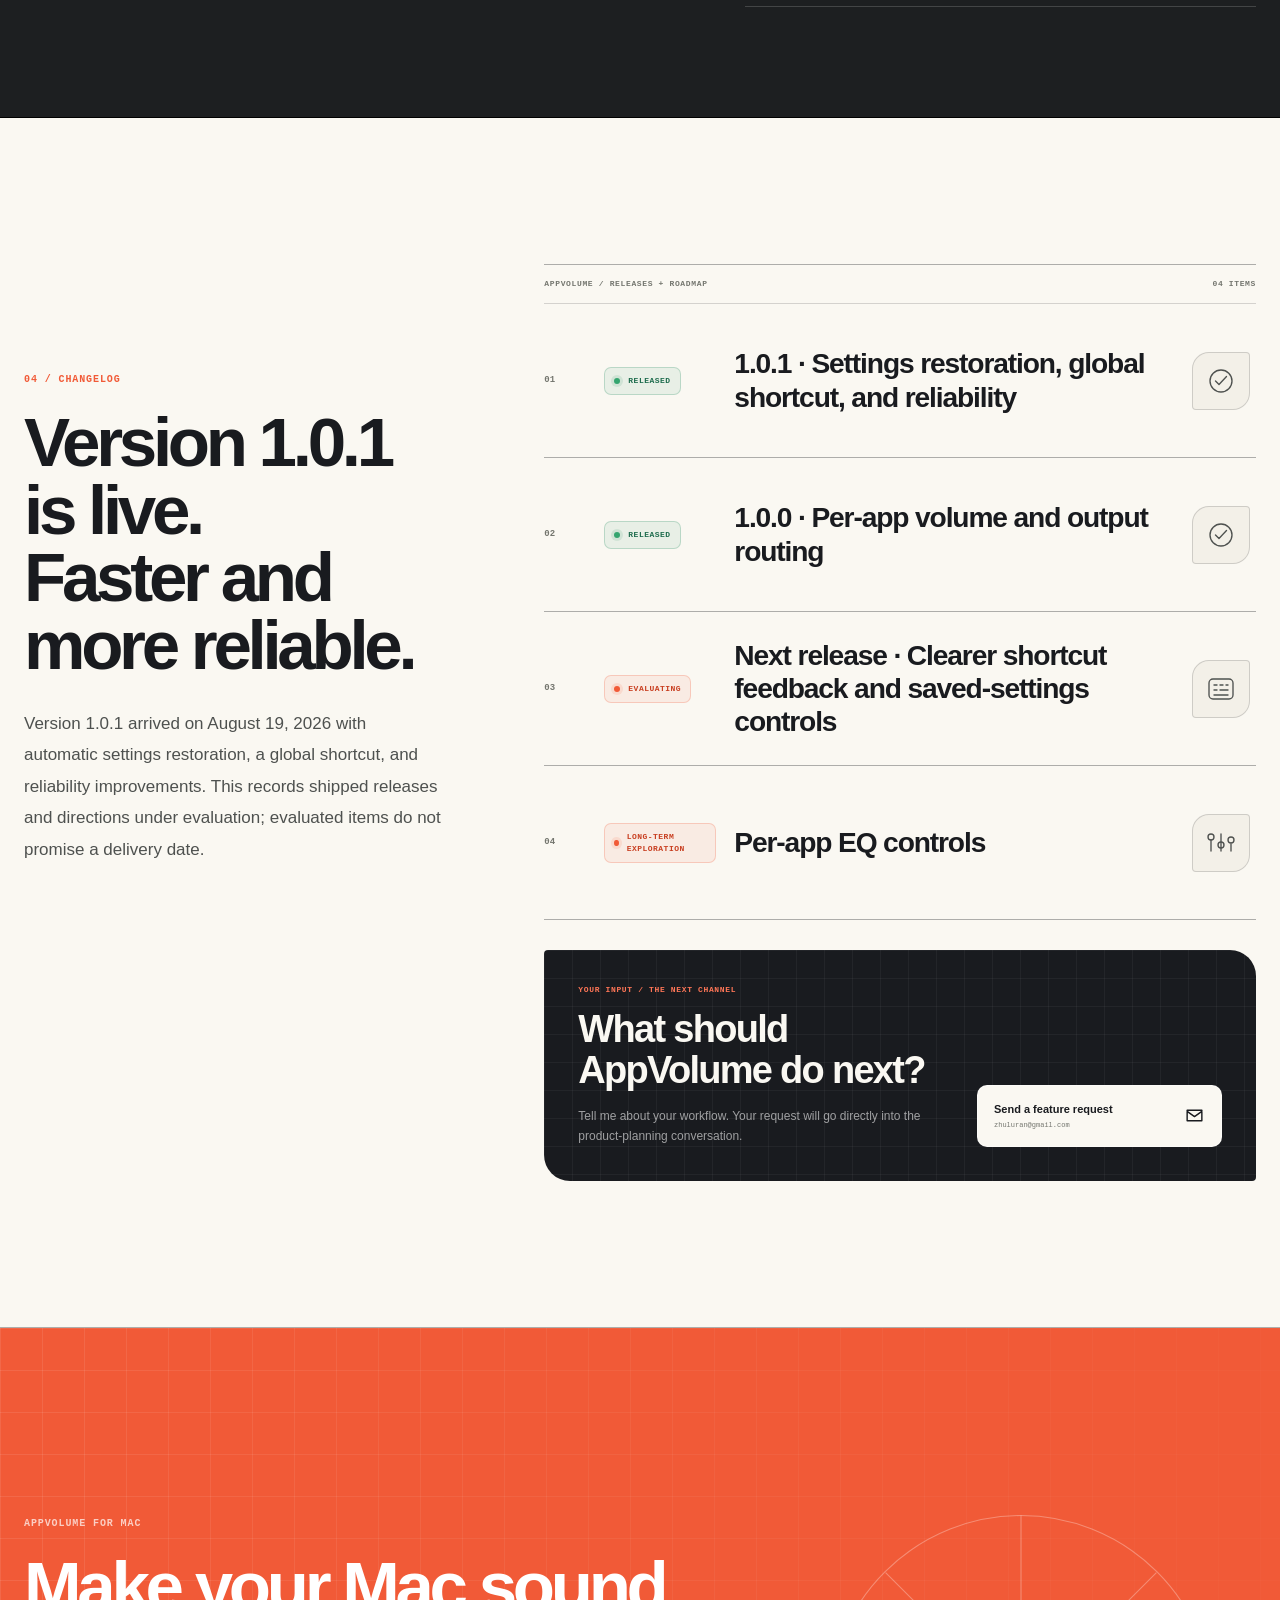
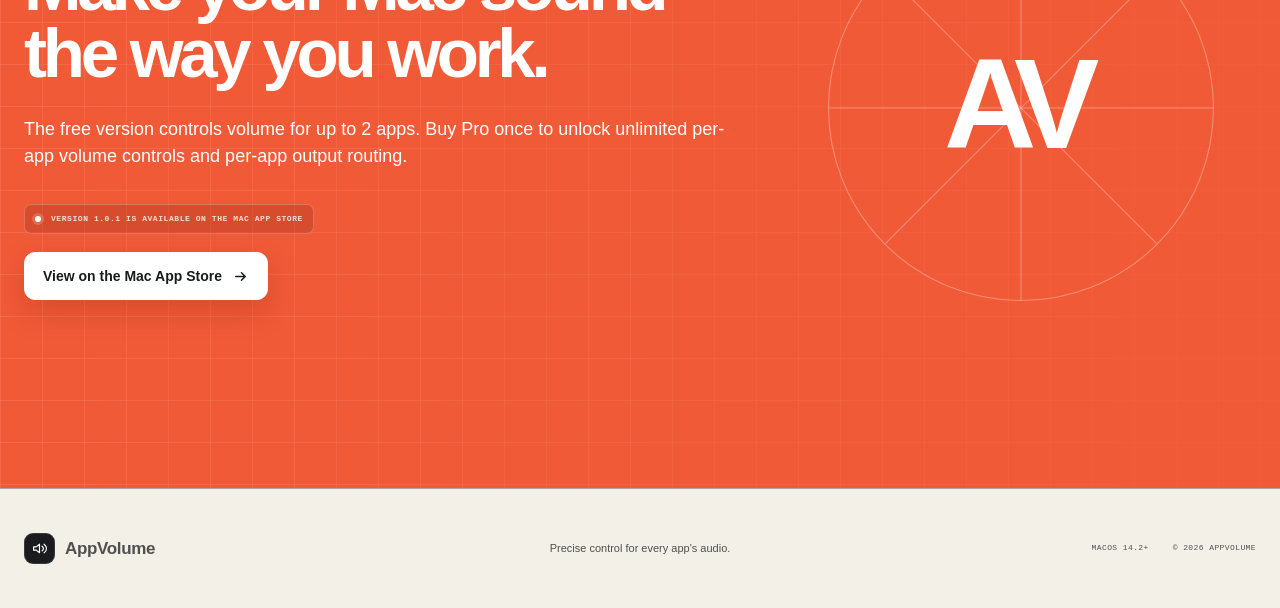
==== commit ce0415ce: "Publish AppVolume 1.0.1 website update" ====
--- a/index.html
+++ b/index.html
@@ -436,9 +436,9 @@
         <div class="changelog-layout">
           <div class="changelog-copy" data-reveal>
             <p class="section-index" data-i18n="changelog.index">04 / 更新日志</p>
-            <h2 data-i18n-html="changelog.title">1.0.0 已上线。<br />下一步，继续让每条声音听你的。</h2>
+            <h2 data-i18n-html="changelog.title">1.0.1 已上线。<br />更快，也更可靠。</h2>
             <p data-i18n="changelog.summary">
-              1.0.0 已于 2026 年 8 月 14 日上架 Mac App Store。这里同时记录已发布版本和正在评估的下一步；规划项不代表交付日期承诺。
+              1.0.1 已于 2026 年 8 月 19 日上线，带来设置自动恢复、全局快捷键和可靠性改进。这里同时记录已发布版本和正在评估的方向；评估项不代表交付日期承诺。
             </p>
           </div>
 
@@ -446,7 +446,7 @@
             <div class="roadmap-ledger" aria-label="发布记录与规划中的功能" data-i18n-aria-label="changelog.list_label" data-reveal data-delay="80">
               <div class="roadmap-meta" aria-hidden="true">
                 <span>APPVOLUME / RELEASES + ROADMAP</span>
-                <span>03 ITEMS</span>
+                <span>04 ITEMS</span>
               </div>
 
               <article class="roadmap-item">
@@ -455,7 +455,7 @@
                   <i aria-hidden="true"></i>
                   <span data-i18n="changelog.release_status">已发布</span>
                 </div>
-                <h3 data-i18n="changelog.item_release">1.0.0 · 独立音量与输出路由正式上线</h3>
+                <h3 data-i18n="changelog.item_release">1.0.1 · 设置自动恢复、全局快捷键与可靠性改进</h3>
                 <span class="roadmap-icon" aria-hidden="true">
                   <svg viewBox="0 0 34 34">
                     <circle cx="17" cy="17" r="11" />
@@ -466,11 +466,26 @@
 
               <article class="roadmap-item">
                 <span class="roadmap-number">02</span>
+                <div class="roadmap-status is-released">
+                  <i aria-hidden="true"></i>
+                  <span data-i18n="changelog.release_status">已发布</span>
+                </div>
+                <h3 data-i18n="changelog.item_release_100">1.0.0 · 独立音量与输出路由正式上线</h3>
+                <span class="roadmap-icon" aria-hidden="true">
+                  <svg viewBox="0 0 34 34">
+                    <circle cx="17" cy="17" r="11" />
+                    <path d="m11.5 17 3.5 3.5 7.5-8" />
+                  </svg>
+                </span>
+              </article>
+
+              <article class="roadmap-item">
+                <span class="roadmap-number">03</span>
                 <div class="roadmap-status">
                   <i aria-hidden="true"></i>
-                  <span data-i18n="changelog.status">规划中</span>
-                </div>
-                <h3 data-i18n="changelog.item_shortcut">支持快捷键静音当前 App</h3>
+                  <span data-i18n="changelog.evaluating_status">评估中</span>
+                </div>
+                <h3 data-i18n="changelog.item_next">下一版本 · 更清楚的快捷键反馈与已保存设置管理</h3>
                 <span class="roadmap-icon" aria-hidden="true">
                   <svg viewBox="0 0 34 34">
                     <rect x="5" y="7" width="24" height="20" rx="4" />
@@ -480,12 +495,12 @@
               </article>
 
               <article class="roadmap-item">
-                <span class="roadmap-number">03</span>
+                <span class="roadmap-number">04</span>
                 <div class="roadmap-status">
                   <i aria-hidden="true"></i>
-                  <span data-i18n="changelog.status">规划中</span>
-                </div>
-                <h3 data-i18n="changelog.item_eq">EQ 均衡器功能</h3>
+                  <span data-i18n="changelog.exploring_status">长期探索</span>
+                </div>
+                <h3 data-i18n="changelog.item_eq">按应用 EQ 均衡器</h3>
                 <span class="roadmap-icon" aria-hidden="true">
                   <svg viewBox="0 0 34 34">
                     <path d="M7 25V14M17 25V8M27 25V18" />
@@ -531,7 +546,7 @@
           <p data-i18n="cta.summary">免费版可独立控制最多 2 个 App 的音量；一次买断 Pro，解锁不限 App 音量与应用级输出路由。</p>
           <div class="availability-line">
             <span class="availability-dot"></span>
-            <span data-i18n="cta.status">1.0.0 已在 Mac App Store 上线</span>
+            <span data-i18n="cta.status">1.0.1 已在 Mac App Store 上线</span>
           </div>
           <a
             class="button button-light"
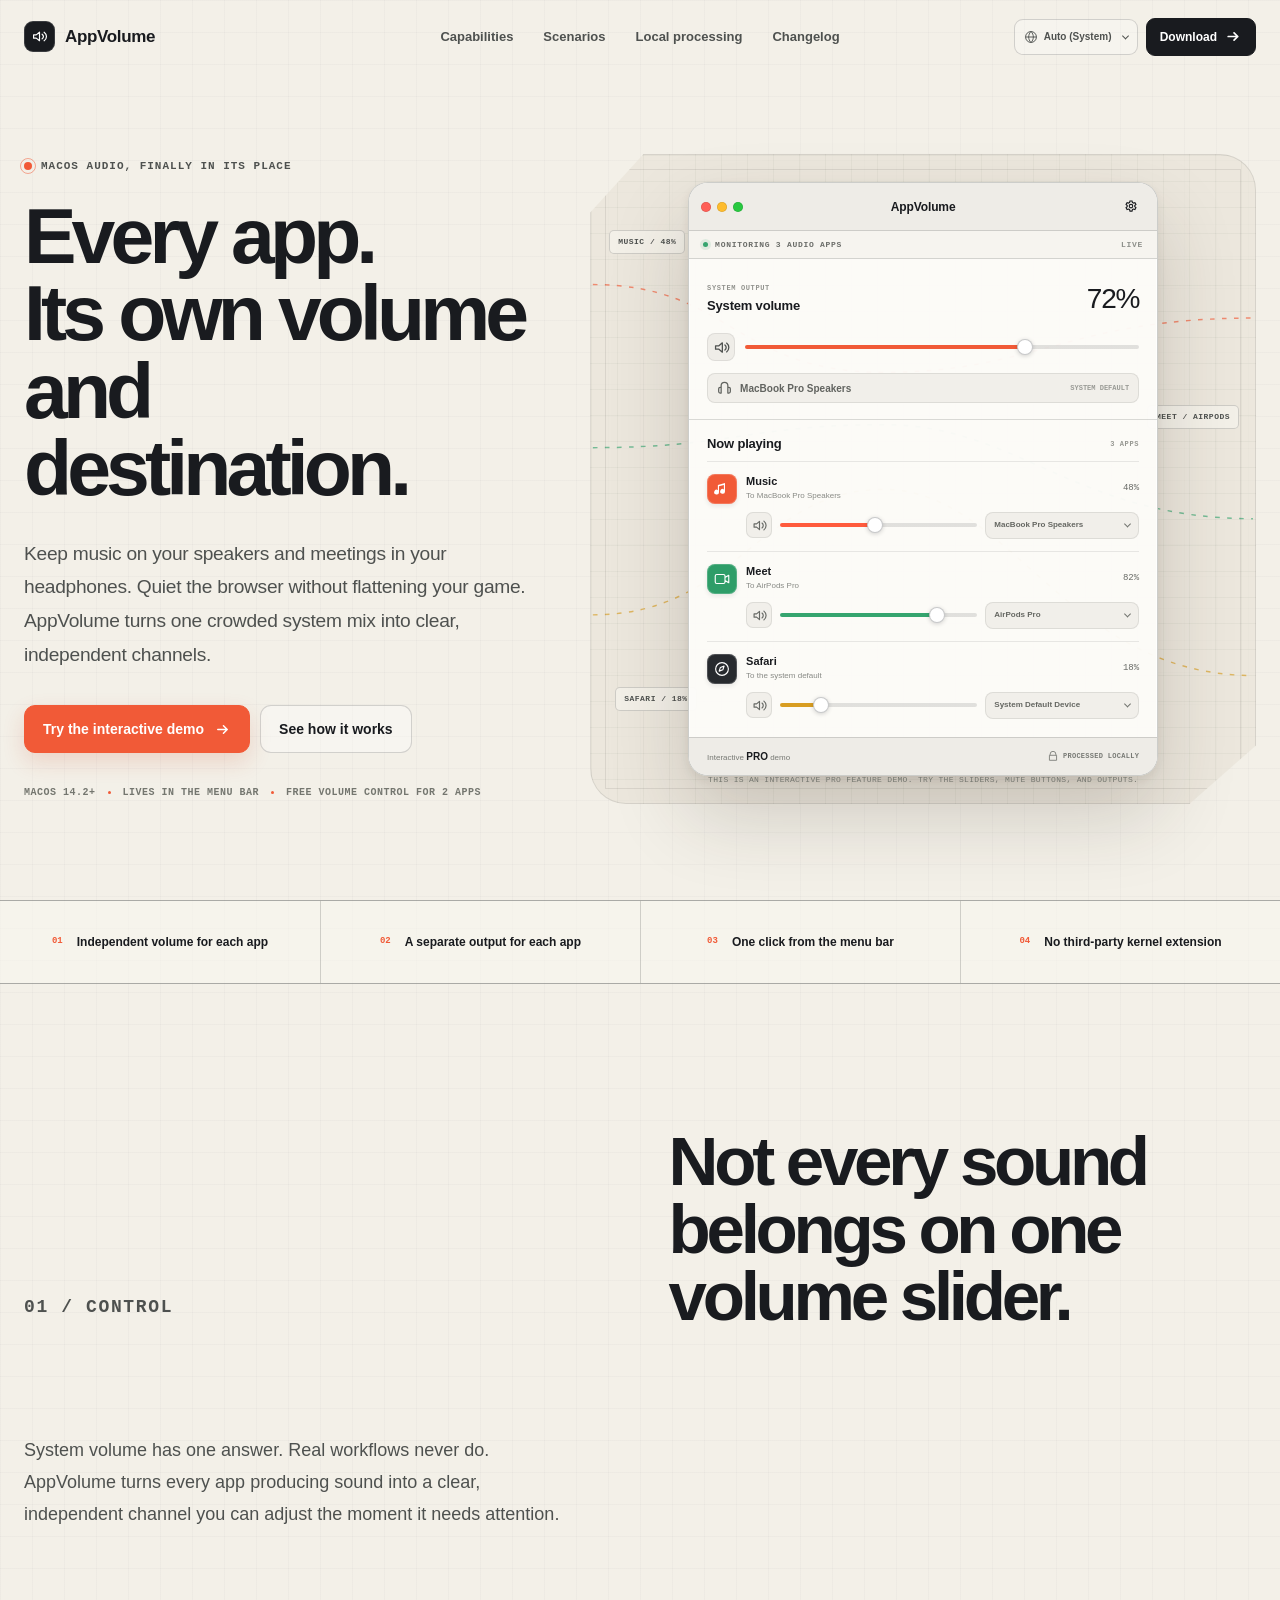
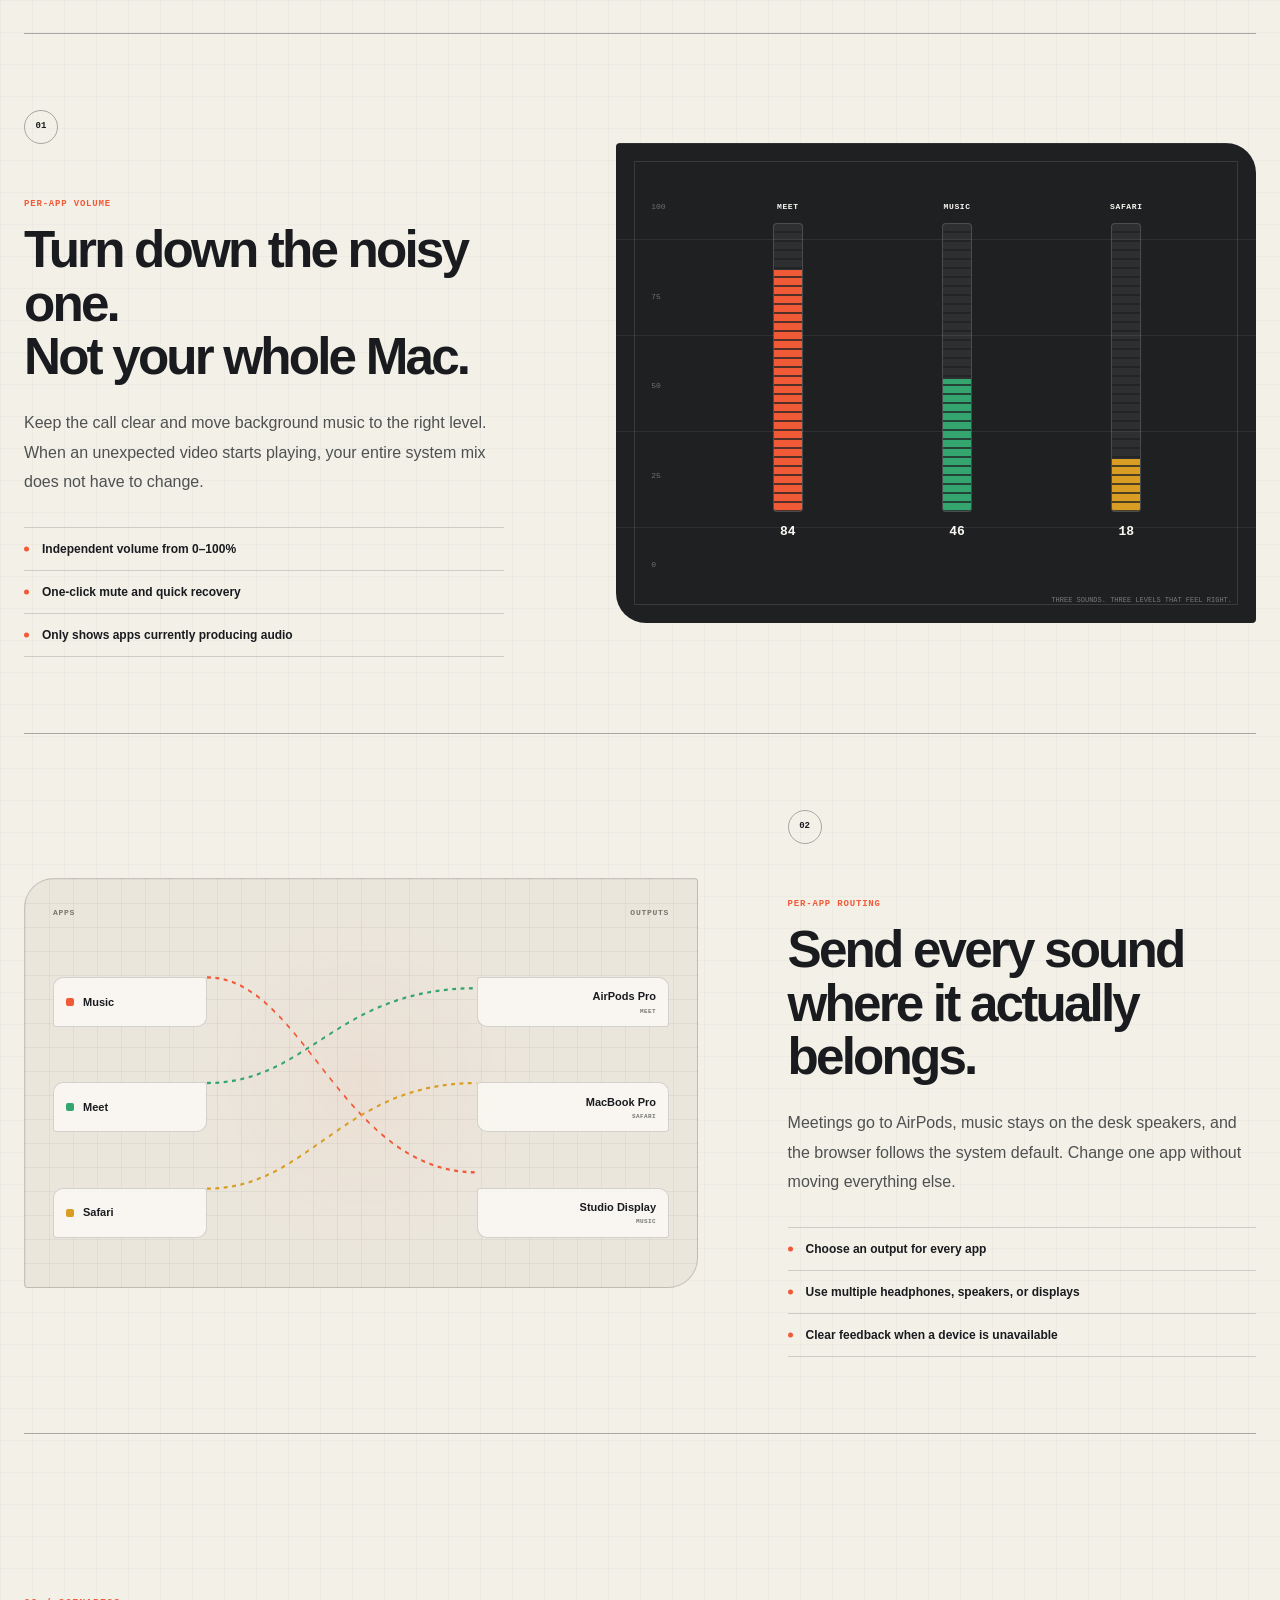
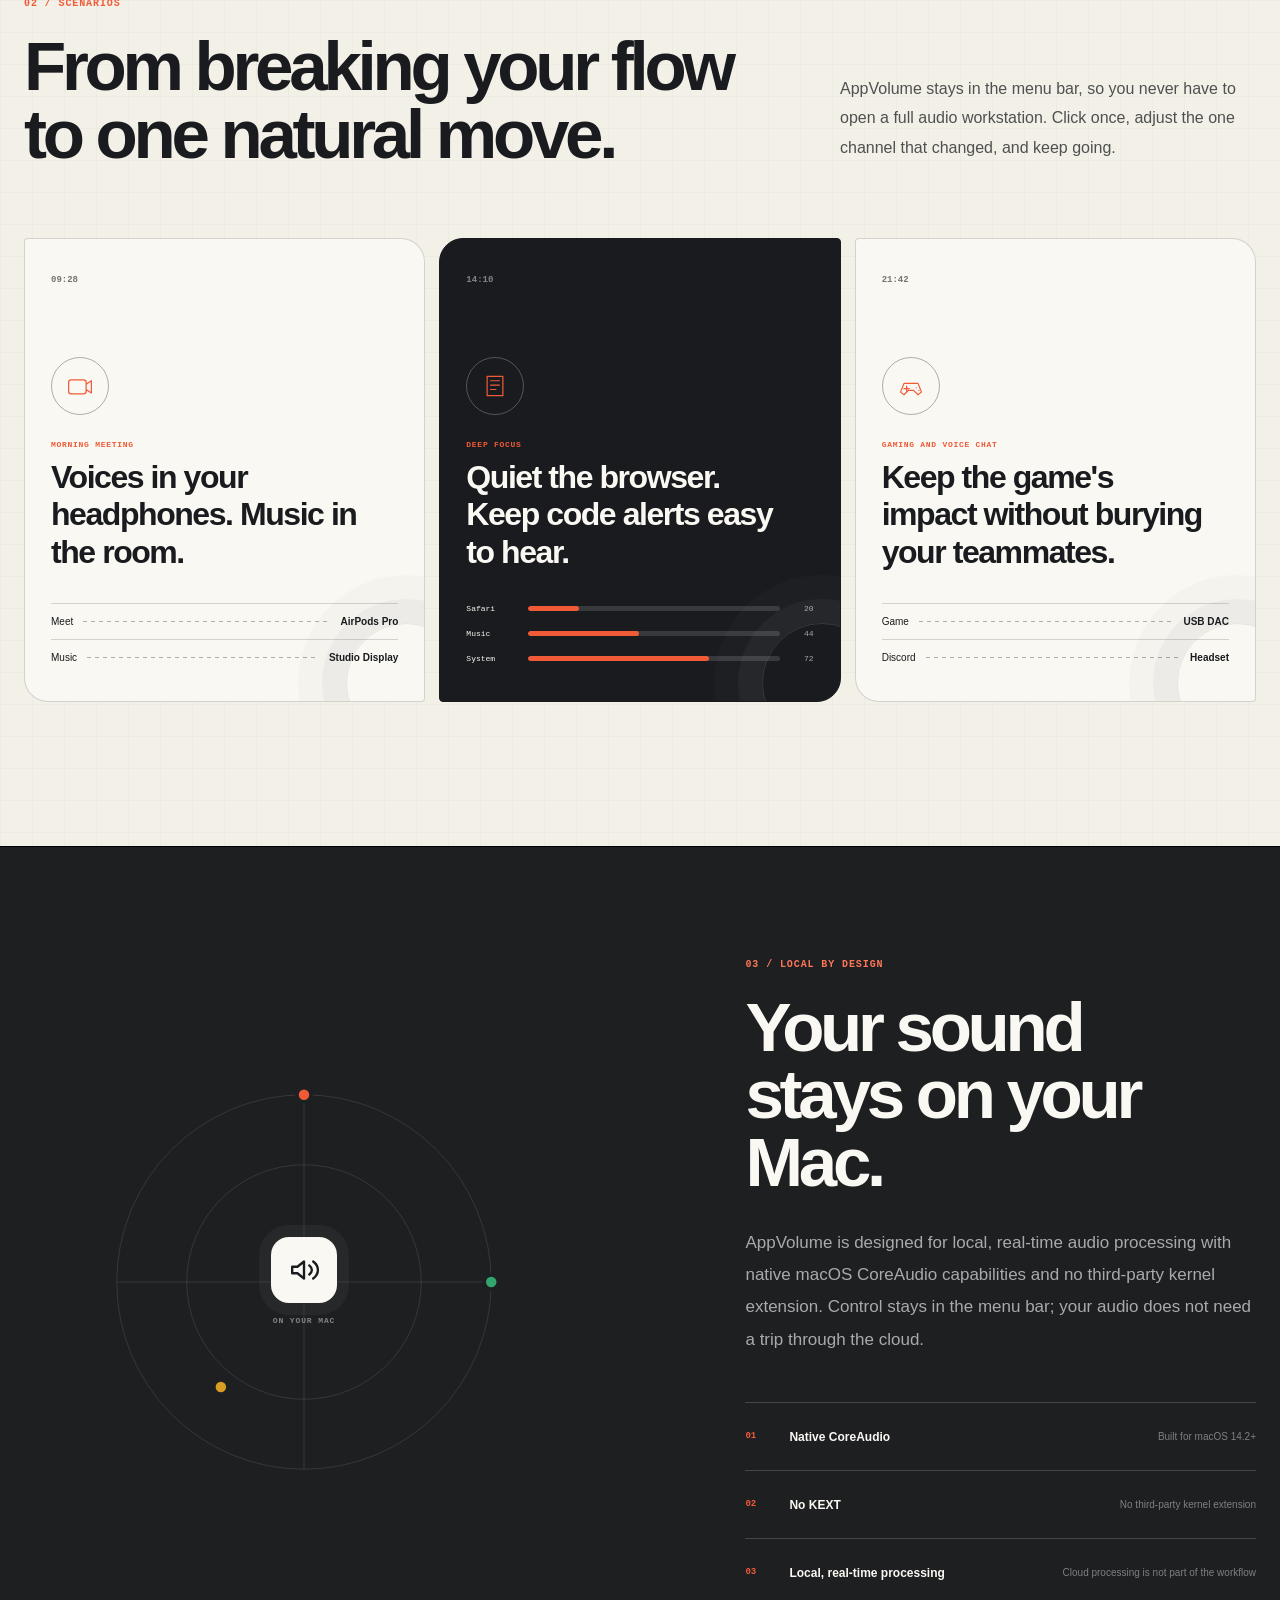
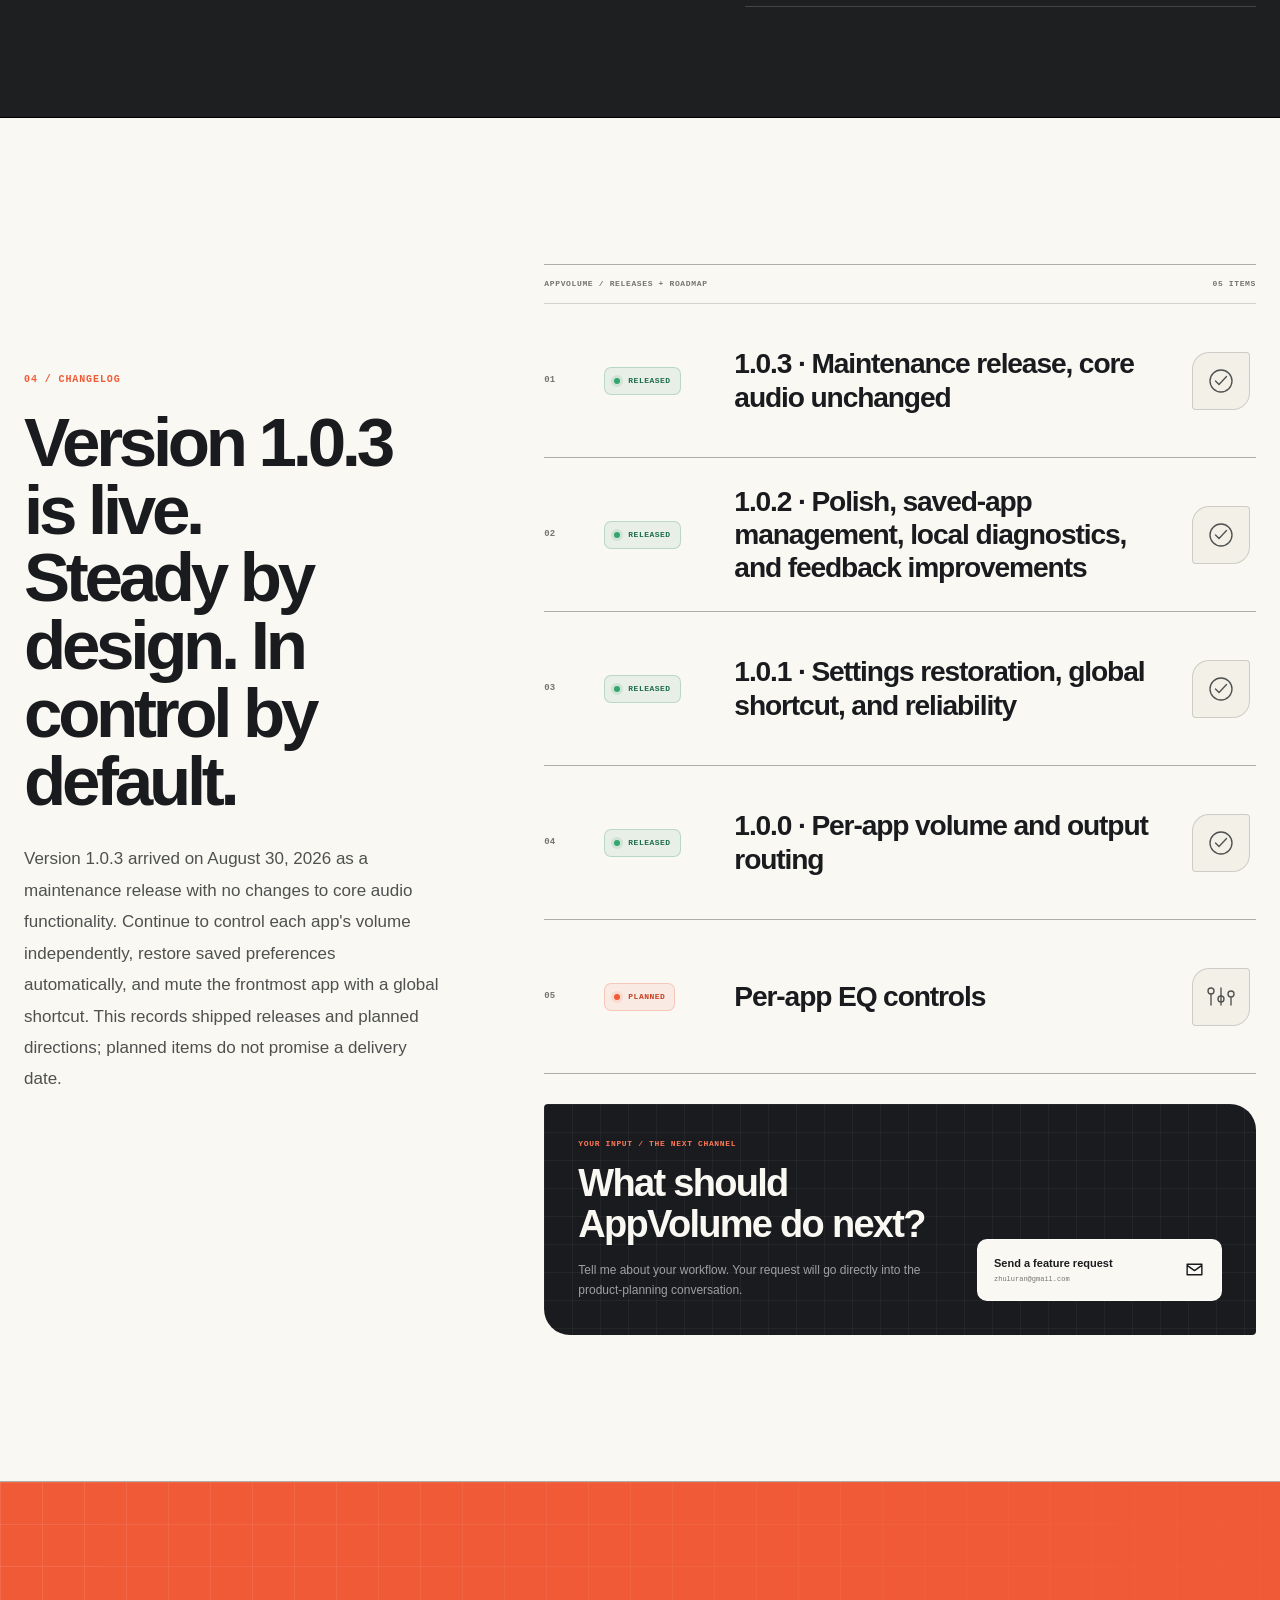
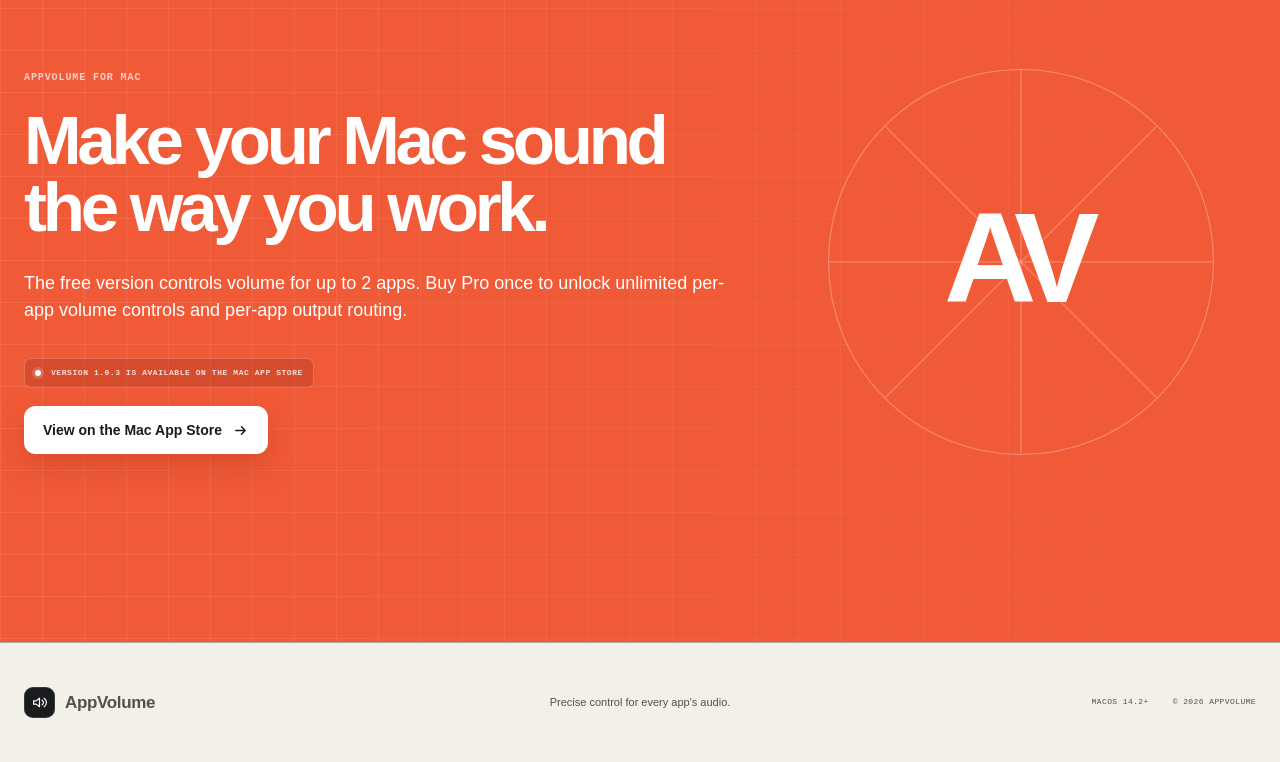
==== commit 068cc273: "Update website for AppVolume 1.0.3" ====
--- a/index.html
+++ b/index.html
@@ -436,9 +436,9 @@
         <div class="changelog-layout">
           <div class="changelog-copy" data-reveal>
             <p class="section-index" data-i18n="changelog.index">04 / 更新日志</p>
-            <h2 data-i18n-html="changelog.title">1.0.1 已上线。<br />更快，也更可靠。</h2>
+            <h2 data-i18n-html="changelog.title">1.0.3 已上线。<br />稳定如常，继续掌控每一条声音。</h2>
             <p data-i18n="changelog.summary">
-              1.0.1 已于 2026 年 8 月 19 日上线，带来设置自动恢复、全局快捷键和可靠性改进。这里同时记录已发布版本和正在评估的方向；评估项不代表交付日期承诺。
+              1.0.3 已于 2026 年 8 月 30 日上线。这是一次维护版本，核心音频功能保持不变；你仍可独立控制每个 App 的音量、自动恢复已保存设置，并用全局快捷键静音当前 App。这里同时记录已发布版本和正在规划的方向；规划项不代表具体交付日期承诺。
             </p>
           </div>
 
@@ -446,7 +446,7 @@
             <div class="roadmap-ledger" aria-label="发布记录与规划中的功能" data-i18n-aria-label="changelog.list_label" data-reveal data-delay="80">
               <div class="roadmap-meta" aria-hidden="true">
                 <span>APPVOLUME / RELEASES + ROADMAP</span>
-                <span>04 ITEMS</span>
+                <span>05 ITEMS</span>
               </div>
 
               <article class="roadmap-item">
@@ -455,7 +455,7 @@
                   <i aria-hidden="true"></i>
                   <span data-i18n="changelog.release_status">已发布</span>
                 </div>
-                <h3 data-i18n="changelog.item_release">1.0.1 · 设置自动恢复、全局快捷键与可靠性改进</h3>
+                <h3 data-i18n="changelog.item_release_103">1.0.3 · 维护版本，核心音频功能保持稳定</h3>
                 <span class="roadmap-icon" aria-hidden="true">
                   <svg viewBox="0 0 34 34">
                     <circle cx="17" cy="17" r="11" />
@@ -466,6 +466,36 @@
 
               <article class="roadmap-item">
                 <span class="roadmap-number">02</span>
+                <div class="roadmap-status is-released">
+                  <i aria-hidden="true"></i>
+                  <span data-i18n="changelog.release_status">已发布</span>
+                </div>
+                <h3 data-i18n="changelog.item_release_102">1.0.2 · 波兰语、已保存应用管理、本地诊断与反馈优化</h3>
+                <span class="roadmap-icon" aria-hidden="true">
+                  <svg viewBox="0 0 34 34">
+                    <circle cx="17" cy="17" r="11" />
+                    <path d="m11.5 17 3.5 3.5 7.5-8" />
+                  </svg>
+                </span>
+              </article>
+
+              <article class="roadmap-item">
+                <span class="roadmap-number">03</span>
+                <div class="roadmap-status is-released">
+                  <i aria-hidden="true"></i>
+                  <span data-i18n="changelog.release_status">已发布</span>
+                </div>
+                <h3 data-i18n="changelog.item_release_101">1.0.1 · 设置自动恢复、全局快捷键与可靠性改进</h3>
+                <span class="roadmap-icon" aria-hidden="true">
+                  <svg viewBox="0 0 34 34">
+                    <circle cx="17" cy="17" r="11" />
+                    <path d="m11.5 17 3.5 3.5 7.5-8" />
+                  </svg>
+                </span>
+              </article>
+
+              <article class="roadmap-item">
+                <span class="roadmap-number">04</span>
                 <div class="roadmap-status is-released">
                   <i aria-hidden="true"></i>
                   <span data-i18n="changelog.release_status">已发布</span>
@@ -480,27 +510,12 @@
               </article>
 
               <article class="roadmap-item">
-                <span class="roadmap-number">03</span>
+                <span class="roadmap-number">05</span>
                 <div class="roadmap-status">
                   <i aria-hidden="true"></i>
-                  <span data-i18n="changelog.evaluating_status">评估中</span>
-                </div>
-                <h3 data-i18n="changelog.item_next">下一版本 · 更清楚的快捷键反馈与已保存设置管理</h3>
-                <span class="roadmap-icon" aria-hidden="true">
-                  <svg viewBox="0 0 34 34">
-                    <rect x="5" y="7" width="24" height="20" rx="4" />
-                    <path d="M10 13h3M16 13h3M22 13h2M10 18h3M16 18h8M10 23h14" />
-                  </svg>
-                </span>
-              </article>
-
-              <article class="roadmap-item">
-                <span class="roadmap-number">04</span>
-                <div class="roadmap-status">
-                  <i aria-hidden="true"></i>
-                  <span data-i18n="changelog.exploring_status">长期探索</span>
-                </div>
-                <h3 data-i18n="changelog.item_eq">按应用 EQ 均衡器</h3>
+                  <span data-i18n="changelog.exploring_status">规划中</span>
+                </div>
+                <h3 data-i18n="changelog.item_eq">EQ 均衡器功能</h3>
                 <span class="roadmap-icon" aria-hidden="true">
                   <svg viewBox="0 0 34 34">
                     <path d="M7 25V14M17 25V8M27 25V18" />
@@ -546,7 +561,7 @@
           <p data-i18n="cta.summary">免费版可独立控制最多 2 个 App 的音量；一次买断 Pro，解锁不限 App 音量与应用级输出路由。</p>
           <div class="availability-line">
             <span class="availability-dot"></span>
-            <span data-i18n="cta.status">1.0.1 已在 Mac App Store 上线</span>
+            <span data-i18n="cta.status">1.0.3 已在 Mac App Store 上线</span>
           </div>
           <a
             class="button button-light"
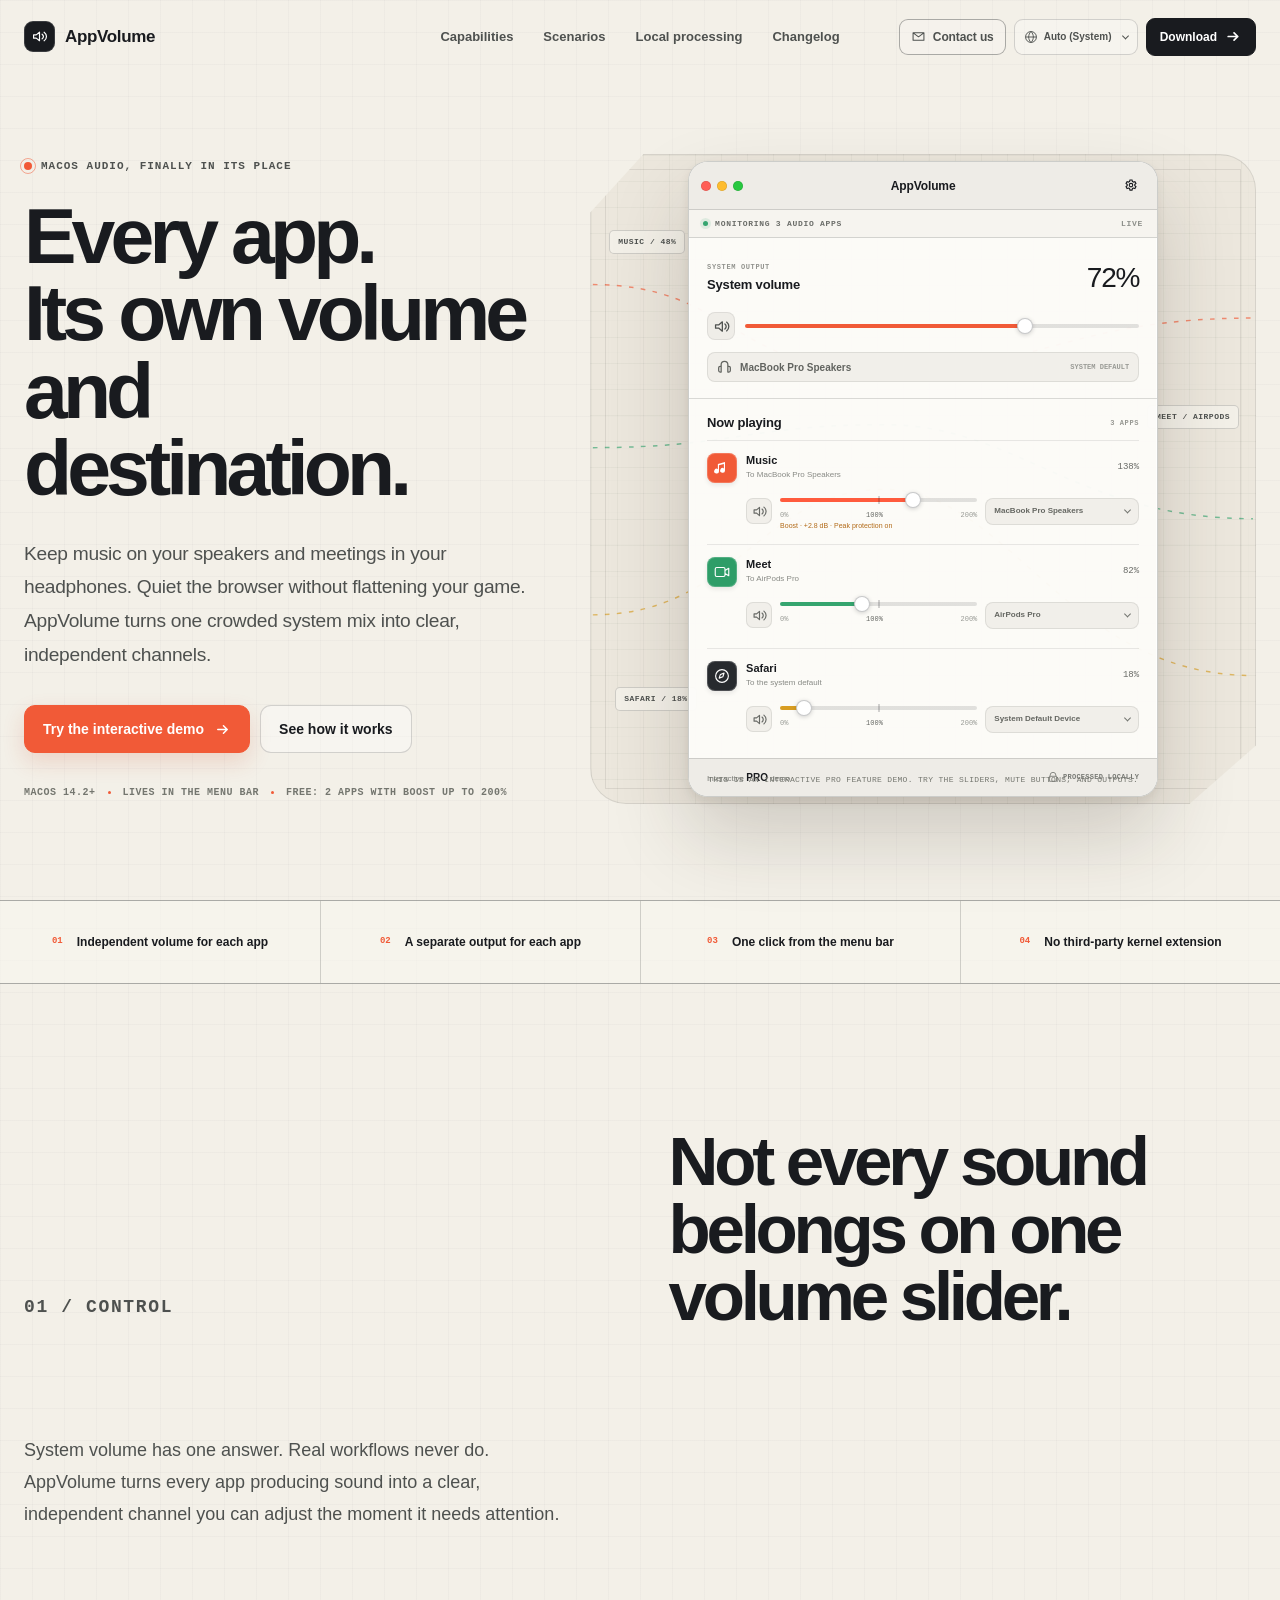
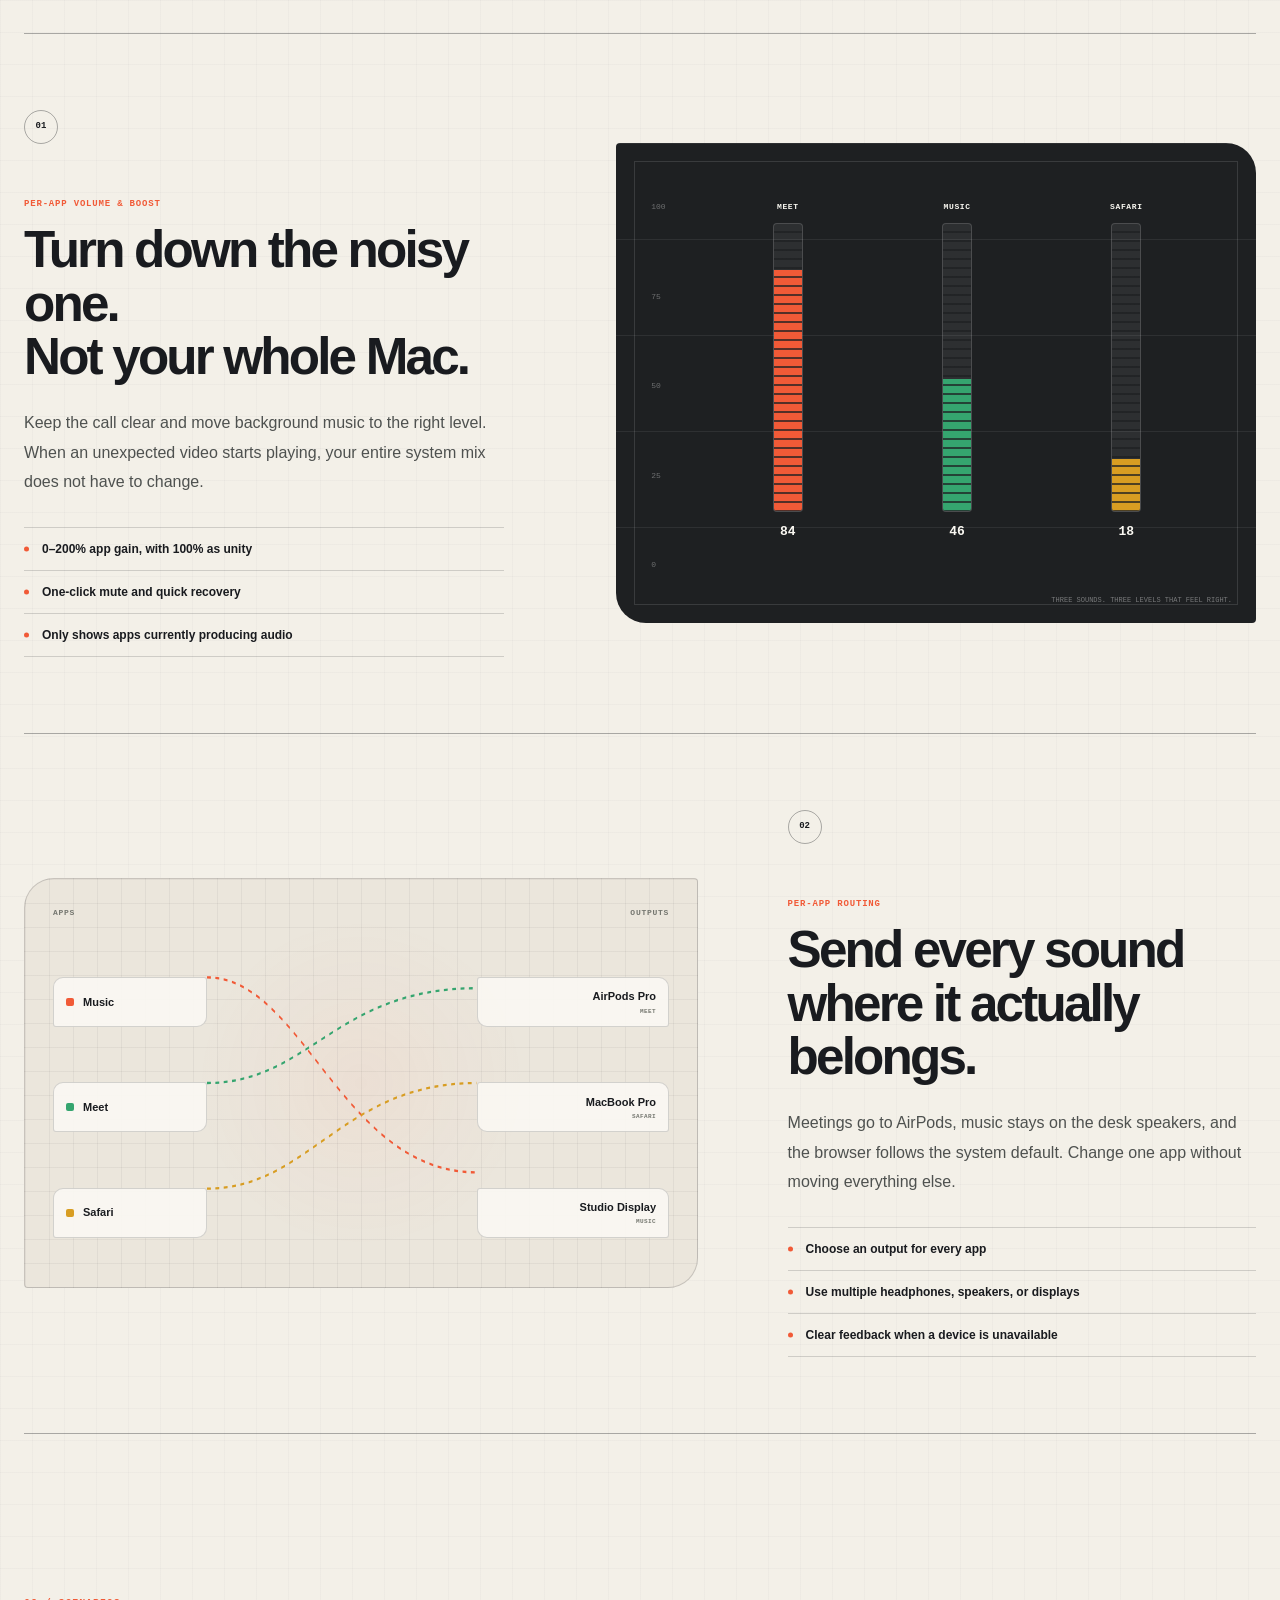
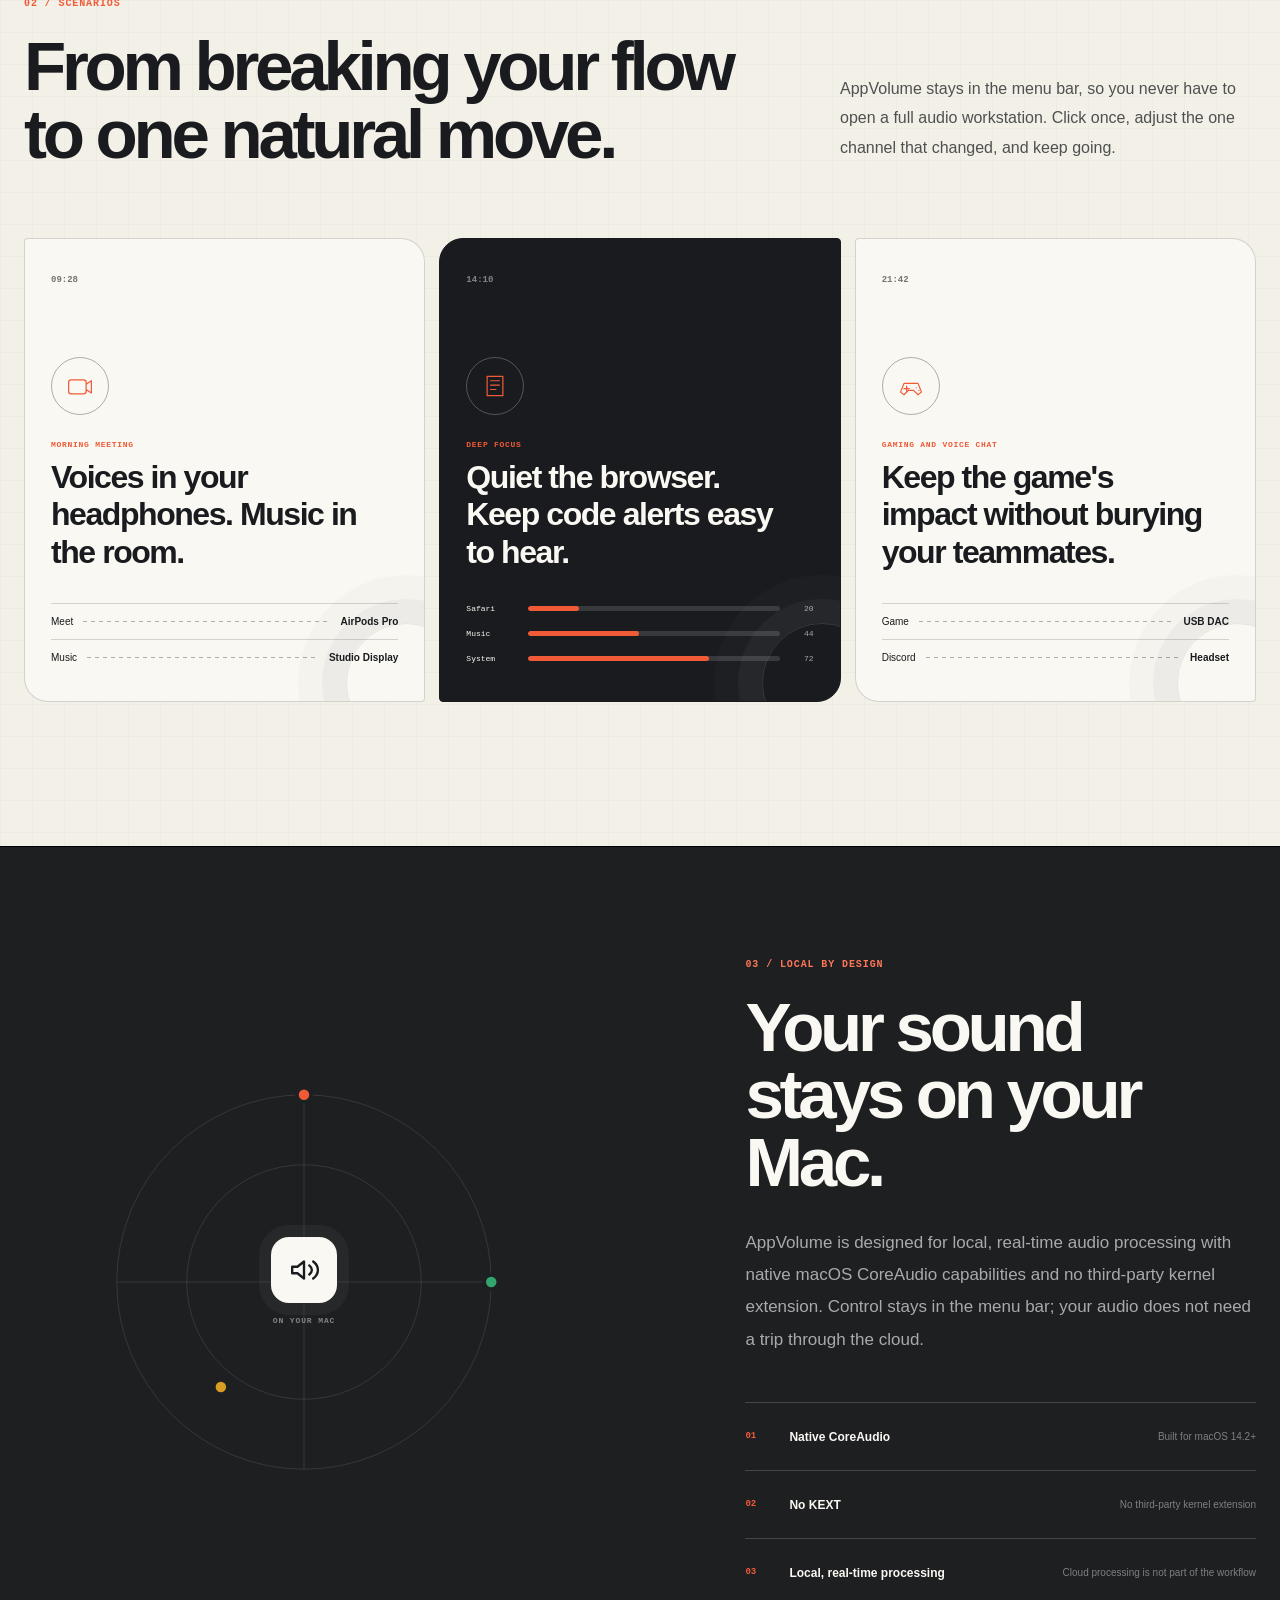
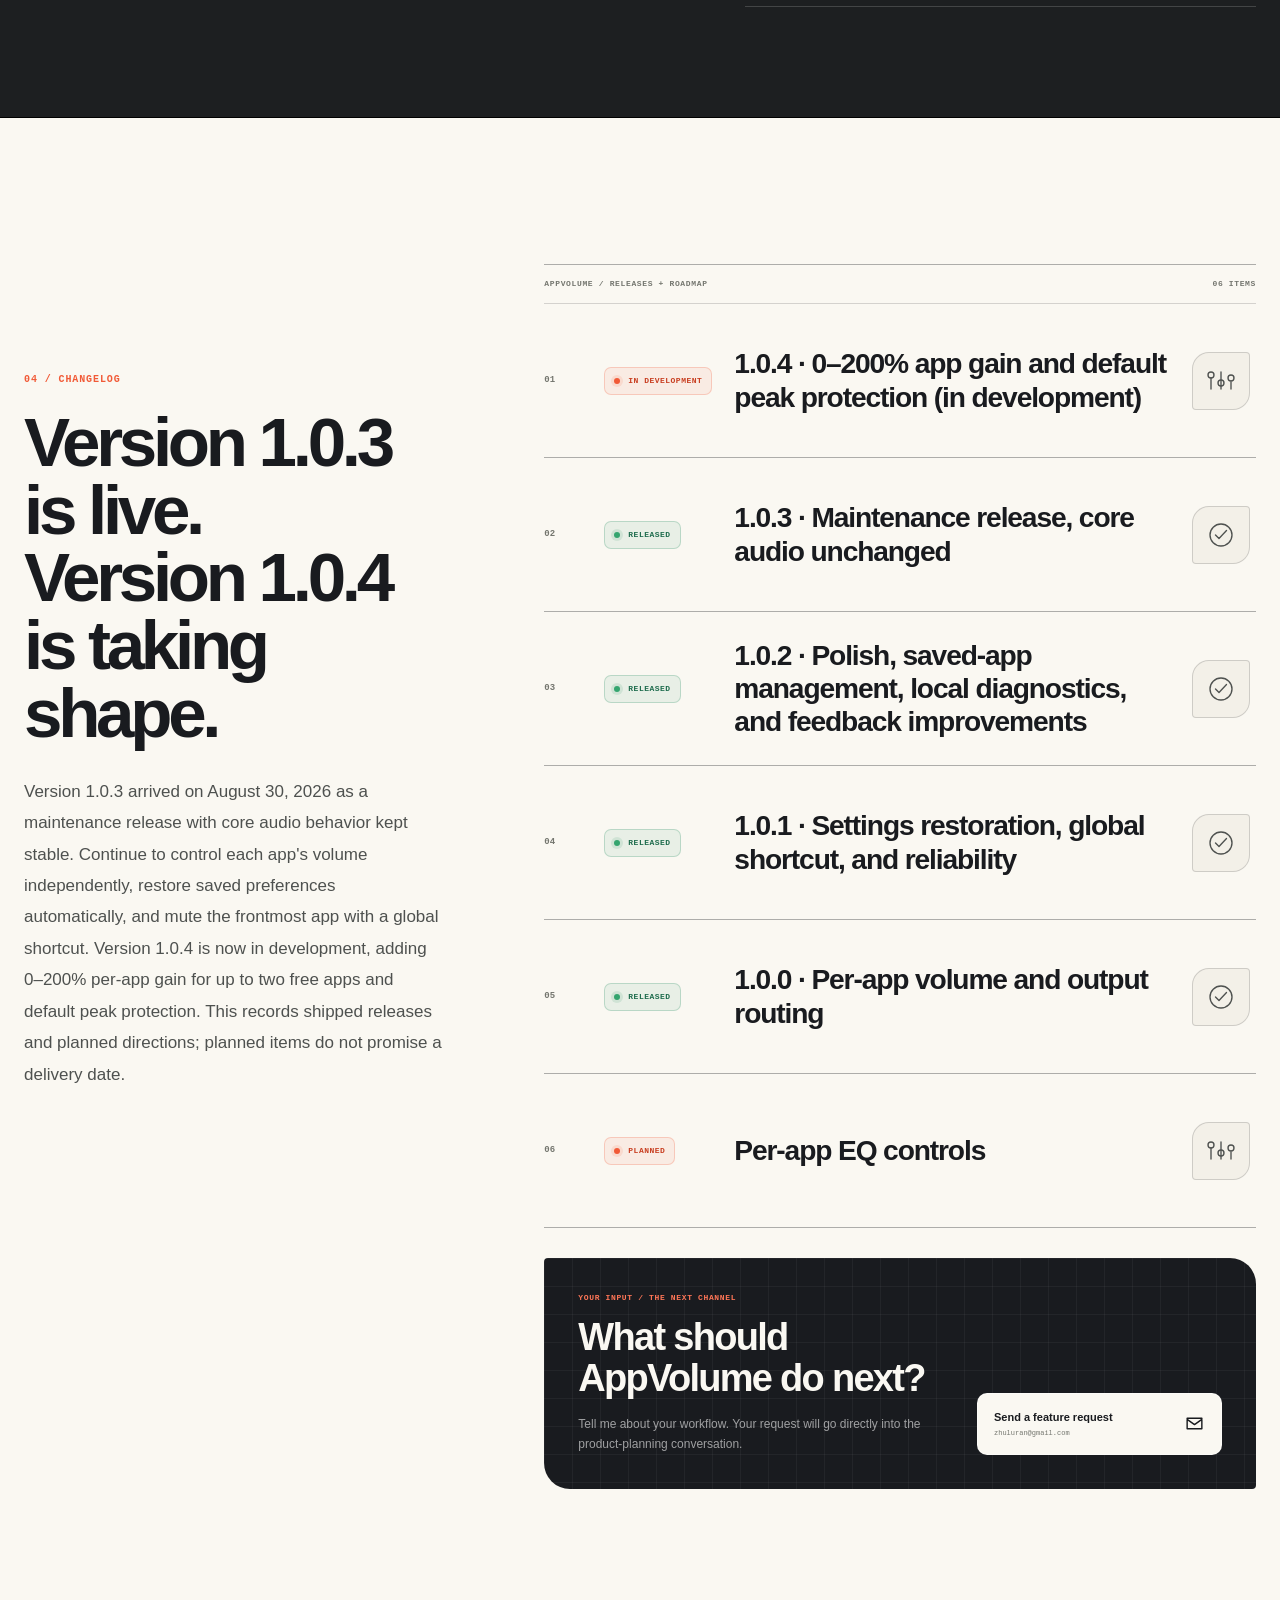
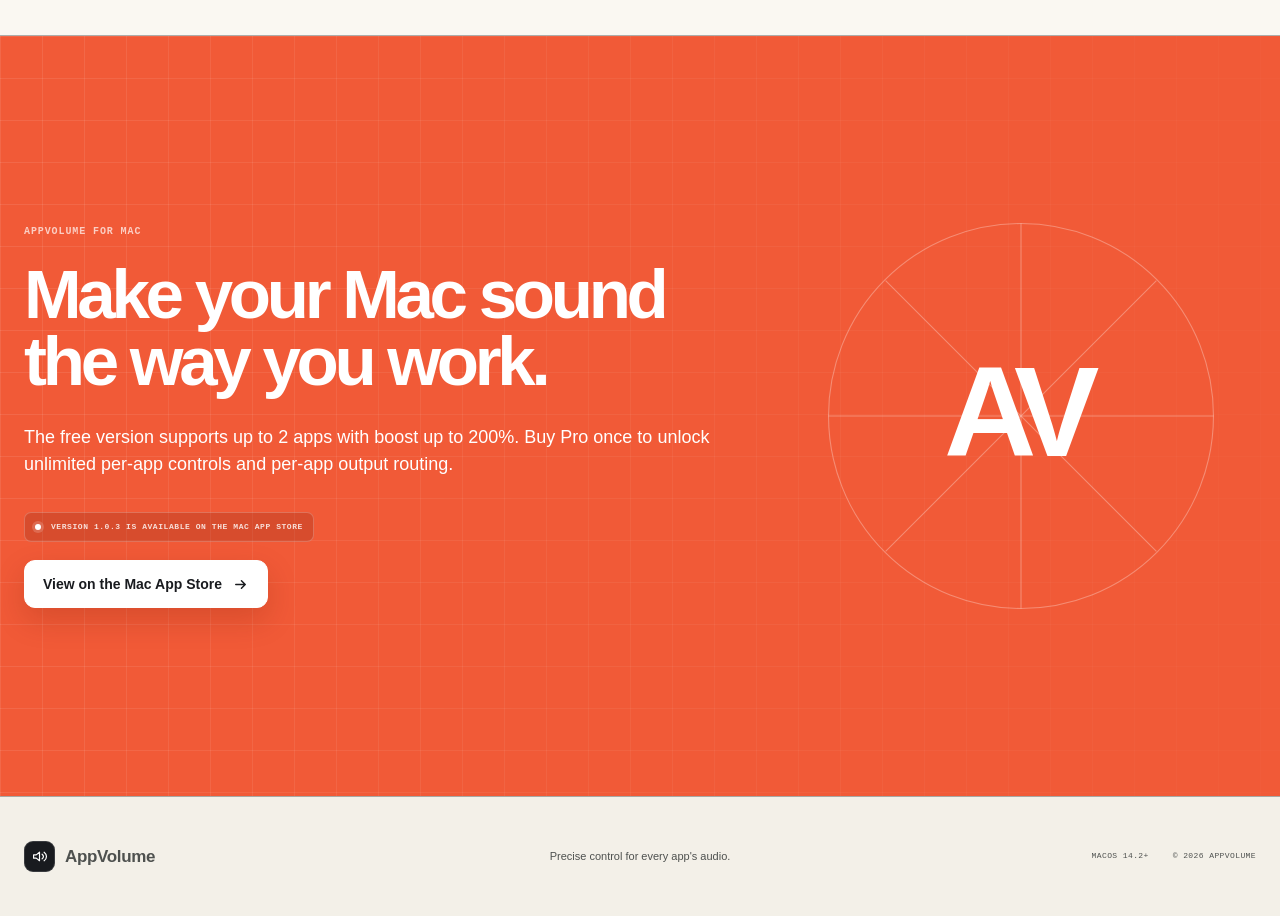
==== commit 2c4aeb79: "Update website for AppVolume 1.0.4" ====
--- a/index.html
+++ b/index.html
@@ -6,7 +6,7 @@
     <meta
       data-i18n-content="meta.description"
       name="description"
-      content="AppVolume 是一款已在 Mac App Store 上线的 macOS 菜单栏音频工具，可分别调节不同 App 的音量并选择独立输出设备；免费版支持最多 2 个 App 音量控制。"
+      content="AppVolume 是一款已在 Mac App Store 上线的 macOS 菜单栏音频工具，可分别调节不同 App 的音量、增强到最高 200% 并选择独立输出设备；免费版支持最多 2 个 App。"
     />
     <meta name="theme-color" content="#f3f0e8" />
     <title data-i18n="meta.title">AppVolume — 每个 App，自己的音量与声场</title>
@@ -38,6 +38,19 @@
       </nav>
 
       <div class="header-actions">
+        <a
+          class="header-contact"
+          href="mailto:zhuluran@gmail.com?subject=AppVolume%20咨询"
+          data-i18n-href="contact.email_href"
+          aria-label="发送邮件联系 AppVolume"
+          data-i18n-aria-label="contact.email_label"
+        >
+          <svg viewBox="0 0 18 18" aria-hidden="true">
+            <path d="M2.5 4.5h13v9h-13zM3 5l6 4.4L15 5" />
+          </svg>
+          <span data-i18n="nav.contact">联系我们</span>
+        </a>
+
         <label class="language-picker">
           <span class="sr-only" data-i18n="language.label">选择语言</span>
           <svg viewBox="0 0 18 18" aria-hidden="true">
@@ -93,7 +106,7 @@
           <ul class="compatibility-list" aria-label="产品信息" data-i18n-aria-label="accessibility.product_info">
             <li>macOS 14.2+</li>
             <li data-i18n="hero.menu_bar">菜单栏常驻</li>
-            <li data-i18n="hero.free_tier">免费控制 2 个 App 音量</li>
+            <li data-i18n="hero.free_tier">免费控制 2 个 App，最高增强 200%</li>
           </ul>
         </div>
 
@@ -165,16 +178,20 @@
                     <h3>Music</h3>
                     <p class="route-summary" data-route-device="macbook" data-i18n="route.to_macbook">到 MacBook Pro 扬声器</p>
                   </div>
-                  <output class="app-volume-value">48%</output>
+                  <output class="app-volume-value">138%</output>
                 </div>
                 <div class="app-controls">
                   <button class="mute-button" type="button" aria-label="将 Music 静音" aria-pressed="false">
                     <svg class="sound-on" viewBox="0 0 18 18" aria-hidden="true"><path d="M2.5 7h3l3.5-3v10L5.5 11h-3zM12 6c1 .8 1.5 1.8 1.5 3S13 11.2 12 12M14.3 3.8c1.7 1.4 2.6 3.1 2.6 5.2s-.9 3.8-2.6 5.2" /></svg>
                     <svg class="sound-off" viewBox="0 0 18 18" aria-hidden="true"><path d="M2.5 7h3l3.5-3v10L5.5 11h-3zM12.5 6.5l4 5M16.5 6.5l-4 5" /></svg>
                   </button>
-                  <input class="volume-slider app-slider" type="range" min="0" max="100" value="48" aria-label="Music 音量" />
+                  <div class="gain-control">
+                    <input class="volume-slider app-slider" type="range" min="0" max="200" value="138" aria-label="Music 应用增益" />
+                    <div class="gain-scale" aria-hidden="true"><span>0%</span><span>100%</span><span>200%</span></div>
+                    <div class="gain-status" data-gain-status aria-live="polite"></div>
+                  </div>
                   <label class="device-select-wrap">
-                    <span class="sr-only">Music 输出设备</span>
+                    <span class="sr-only" data-app-output-label></span>
                     <select class="device-select" aria-label="Music 输出设备" data-app-name="Music">
                       <option value="macbook" data-i18n="device.macbook_speakers">MacBook Pro 扬声器</option>
                       <option value="airpods">AirPods Pro</option>
@@ -200,9 +217,13 @@
                     <svg class="sound-on" viewBox="0 0 18 18" aria-hidden="true"><path d="M2.5 7h3l3.5-3v10L5.5 11h-3zM12 6c1 .8 1.5 1.8 1.5 3S13 11.2 12 12M14.3 3.8c1.7 1.4 2.6 3.1 2.6 5.2s-.9 3.8-2.6 5.2" /></svg>
                     <svg class="sound-off" viewBox="0 0 18 18" aria-hidden="true"><path d="M2.5 7h3l3.5-3v10L5.5 11h-3zM12.5 6.5l4 5M16.5 6.5l-4 5" /></svg>
                   </button>
-                  <input class="volume-slider app-slider" type="range" min="0" max="100" value="82" aria-label="Meet 音量" />
+                  <div class="gain-control">
+                    <input class="volume-slider app-slider" type="range" min="0" max="200" value="82" aria-label="Meet 应用增益" />
+                    <div class="gain-scale" aria-hidden="true"><span>0%</span><span>100%</span><span>200%</span></div>
+                    <div class="gain-status" data-gain-status aria-live="polite"></div>
+                  </div>
                   <label class="device-select-wrap">
-                    <span class="sr-only">Meet 输出设备</span>
+                    <span class="sr-only" data-app-output-label></span>
                     <select class="device-select" aria-label="Meet 输出设备" data-app-name="Meet">
                       <option value="airpods">AirPods Pro</option>
                       <option value="macbook" data-i18n="device.macbook_speakers">MacBook Pro 扬声器</option>
@@ -228,9 +249,13 @@
                     <svg class="sound-on" viewBox="0 0 18 18" aria-hidden="true"><path d="M2.5 7h3l3.5-3v10L5.5 11h-3zM12 6c1 .8 1.5 1.8 1.5 3S13 11.2 12 12M14.3 3.8c1.7 1.4 2.6 3.1 2.6 5.2s-.9 3.8-2.6 5.2" /></svg>
                     <svg class="sound-off" viewBox="0 0 18 18" aria-hidden="true"><path d="M2.5 7h3l3.5-3v10L5.5 11h-3zM12.5 6.5l4 5M16.5 6.5l-4 5" /></svg>
                   </button>
-                  <input class="volume-slider app-slider" type="range" min="0" max="100" value="18" aria-label="Safari 音量" />
+                  <div class="gain-control">
+                    <input class="volume-slider app-slider" type="range" min="0" max="200" value="18" aria-label="Safari 应用增益" />
+                    <div class="gain-scale" aria-hidden="true"><span>0%</span><span>100%</span><span>200%</span></div>
+                    <div class="gain-status" data-gain-status aria-live="polite"></div>
+                  </div>
                   <label class="device-select-wrap">
-                    <span class="sr-only">Safari 输出设备</span>
+                    <span class="sr-only" data-app-output-label></span>
                     <select class="device-select" aria-label="Safari 输出设备" data-app-name="Safari">
                       <option value="system" data-i18n="device.system_default">系统默认设备</option>
                       <option value="airpods">AirPods Pro</option>
@@ -275,13 +300,13 @@
           <article class="feature-story feature-volume" data-reveal>
             <div class="feature-copy">
               <span class="feature-number">01</span>
-              <p class="feature-kicker" data-i18n="volume.kicker">PER-APP VOLUME</p>
+              <p class="feature-kicker" data-i18n="volume.kicker">PER-APP VOLUME &amp; BOOST</p>
               <h3 data-i18n-html="volume.title">只降低吵闹的那个，<br />而不是整个 Mac。</h3>
               <p data-i18n="volume.summary">
                 通话保持清晰，背景音乐退到刚好的位置；临时网页视频出现时，也不用打乱整个系统音量。
               </p>
               <ul class="feature-points">
-                <li data-i18n="volume.point_1">0–100% 独立音量</li>
+                <li data-i18n="volume.point_1">0–200% 应用增益，100% 为原始音量</li>
                 <li data-i18n="volume.point_2">一键静音与快速恢复</li>
                 <li data-i18n="volume.point_3">只显示正在输出音频的 App</li>
               </ul>
@@ -436,9 +461,9 @@
         <div class="changelog-layout">
           <div class="changelog-copy" data-reveal>
             <p class="section-index" data-i18n="changelog.index">04 / 更新日志</p>
-            <h2 data-i18n-html="changelog.title">1.0.3 已上线。<br />稳定如常，继续掌控每一条声音。</h2>
+            <h2 data-i18n-html="changelog.title">1.0.3 已上线。<br />1.0.4 正在把声音推得更远。</h2>
             <p data-i18n="changelog.summary">
-              1.0.3 已于 2026 年 8 月 30 日上线。这是一次维护版本，核心音频功能保持不变；你仍可独立控制每个 App 的音量、自动恢复已保存设置，并用全局快捷键静音当前 App。这里同时记录已发布版本和正在规划的方向；规划项不代表具体交付日期承诺。
+              1.0.3 已于 2026 年 8 月 30 日上线。这是一次维护版本，核心音频功能保持稳定；你仍可独立控制每个 App 的音量、自动恢复已保存设置，并用全局快捷键静音当前 App。1.0.4 正在开发，加入最多两个免费 App 的 0–200% 应用增益和默认峰值保护。这里同时记录已发布版本和正在规划的方向；规划项不代表具体交付日期承诺。
             </p>
           </div>
 
@@ -446,11 +471,28 @@
             <div class="roadmap-ledger" aria-label="发布记录与规划中的功能" data-i18n-aria-label="changelog.list_label" data-reveal data-delay="80">
               <div class="roadmap-meta" aria-hidden="true">
                 <span>APPVOLUME / RELEASES + ROADMAP</span>
-                <span>05 ITEMS</span>
+                <span>06 ITEMS</span>
               </div>
 
               <article class="roadmap-item">
                 <span class="roadmap-number">01</span>
+                <div class="roadmap-status">
+                  <i aria-hidden="true"></i>
+                  <span data-i18n="changelog.in_development_status">开发中</span>
+                </div>
+                <h3 data-i18n="changelog.item_release_104">1.0.4 · 应用增益 0–200%、默认峰值保护（开发中）</h3>
+                <span class="roadmap-icon" aria-hidden="true">
+                  <svg viewBox="0 0 34 34">
+                    <path d="M7 25V14M17 25V8M27 25V18" />
+                    <circle cx="7" cy="11" r="3" />
+                    <circle cx="17" cy="19" r="3" />
+                    <circle cx="27" cy="14" r="3" />
+                  </svg>
+                </span>
+              </article>
+
+              <article class="roadmap-item">
+                <span class="roadmap-number">02</span>
                 <div class="roadmap-status is-released">
                   <i aria-hidden="true"></i>
                   <span data-i18n="changelog.release_status">已发布</span>
@@ -465,7 +507,7 @@
               </article>
 
               <article class="roadmap-item">
-                <span class="roadmap-number">02</span>
+                <span class="roadmap-number">03</span>
                 <div class="roadmap-status is-released">
                   <i aria-hidden="true"></i>
                   <span data-i18n="changelog.release_status">已发布</span>
@@ -480,7 +522,7 @@
               </article>
 
               <article class="roadmap-item">
-                <span class="roadmap-number">03</span>
+                <span class="roadmap-number">04</span>
                 <div class="roadmap-status is-released">
                   <i aria-hidden="true"></i>
                   <span data-i18n="changelog.release_status">已发布</span>
@@ -495,7 +537,7 @@
               </article>
 
               <article class="roadmap-item">
-                <span class="roadmap-number">04</span>
+                <span class="roadmap-number">05</span>
                 <div class="roadmap-status is-released">
                   <i aria-hidden="true"></i>
                   <span data-i18n="changelog.release_status">已发布</span>
@@ -510,7 +552,7 @@
               </article>
 
               <article class="roadmap-item">
-                <span class="roadmap-number">05</span>
+                <span class="roadmap-number">06</span>
                 <div class="roadmap-status">
                   <i aria-hidden="true"></i>
                   <span data-i18n="changelog.exploring_status">规划中</span>
--- a/styles.css
+++ b/styles.css
@@ -193,6 +193,40 @@
   gap: 8px;
 }
 
+.header-contact {
+  display: inline-flex;
+  align-items: center;
+  justify-self: end;
+  gap: 7px;
+  min-height: 36px;
+  padding: 8px 11px;
+  color: var(--ink-soft);
+  background: rgba(255, 255, 255, 0.18);
+  border: 1px solid var(--line-strong);
+  border-radius: 9px;
+  font-size: 12px;
+  font-weight: 650;
+  letter-spacing: -0.01em;
+  transition:
+    color 150ms ease,
+    background-color 150ms ease,
+    border-color 150ms ease,
+    transform 140ms var(--ease-out);
+}
+
+.header-contact svg {
+  width: 15px;
+  fill: none;
+  stroke: currentColor;
+  stroke-width: 1.25;
+  stroke-linecap: round;
+  stroke-linejoin: round;
+}
+
+.header-contact:active {
+  transform: scale(0.97);
+}
+
 .language-picker {
   position: relative;
   display: flex;
@@ -868,6 +902,57 @@
   align-items: center;
   gap: 8px;
   margin: 8px 0 0 39px;
+}
+
+.gain-control {
+  position: relative;
+  display: grid;
+  min-width: 0;
+  gap: 3px;
+}
+
+.gain-control::after {
+  position: absolute;
+  top: 5px;
+  left: 50%;
+  width: 1px;
+  height: 8px;
+  background: rgba(25, 27, 31, 0.36);
+  content: "";
+  pointer-events: none;
+  transform: translateX(-0.5px);
+}
+
+.gain-scale {
+  display: flex;
+  justify-content: space-between;
+  color: #999b96;
+  font-family: ui-monospace, "SFMono-Regular", Menlo, Monaco, Consolas, monospace;
+  font-size: 7px;
+  font-variant-numeric: tabular-nums;
+  line-height: 1;
+}
+
+.gain-scale span:nth-child(2) {
+  color: #686a66;
+}
+
+.gain-status {
+  min-height: 10px;
+  overflow: hidden;
+  color: #858781;
+  font-size: 7px;
+  line-height: 1.2;
+  text-overflow: ellipsis;
+  white-space: nowrap;
+}
+
+.gain-status[data-state="boost"] {
+  color: #b26a18;
+}
+
+.gain-status[data-state="unity"] {
+  color: #686a66;
 }
 
 .mute-button {
@@ -2007,6 +2092,12 @@
     background: #303236;
   }
 
+  .header-contact:hover {
+    color: var(--ink);
+    background: rgba(255, 255, 255, 0.72);
+    border-color: var(--signal);
+  }
+
   .button-primary:hover {
     background: var(--signal-dark);
     border-color: var(--signal-dark);
@@ -2172,6 +2263,13 @@
 
   .header-cta {
     padding: 8px 10px;
+  }
+
+  .header-contact {
+    min-height: 34px;
+    padding: 7px 9px;
+    gap: 6px;
+    font-size: 11px;
   }
 
   .language-picker {
@@ -2465,7 +2563,17 @@
 
 @media (max-width: 390px) {
   .header-actions {
-    gap: 6px;
+    gap: 4px;
+  }
+
+  .header-contact {
+    min-height: 32px;
+    padding: 6px 7px;
+    font-size: 10px;
+  }
+
+  .header-contact svg {
+    display: none;
   }
 
   .header-cta svg {
@@ -2473,10 +2581,31 @@
   }
 
   .header-cta {
-    max-width: 142px;
+    max-width: 82px;
+    padding: 8px;
+    font-size: 10px;
     overflow: hidden;
     text-overflow: ellipsis;
     white-space: nowrap;
+  }
+
+  .language-picker {
+    width: 32px;
+    height: 32px;
+  }
+
+  .language-picker > svg {
+    left: 8px;
+  }
+
+  .brand {
+    gap: 7px;
+    font-size: 14px;
+  }
+
+  .brand-mark {
+    width: 27px;
+    height: 27px;
   }
 
   .product-window {
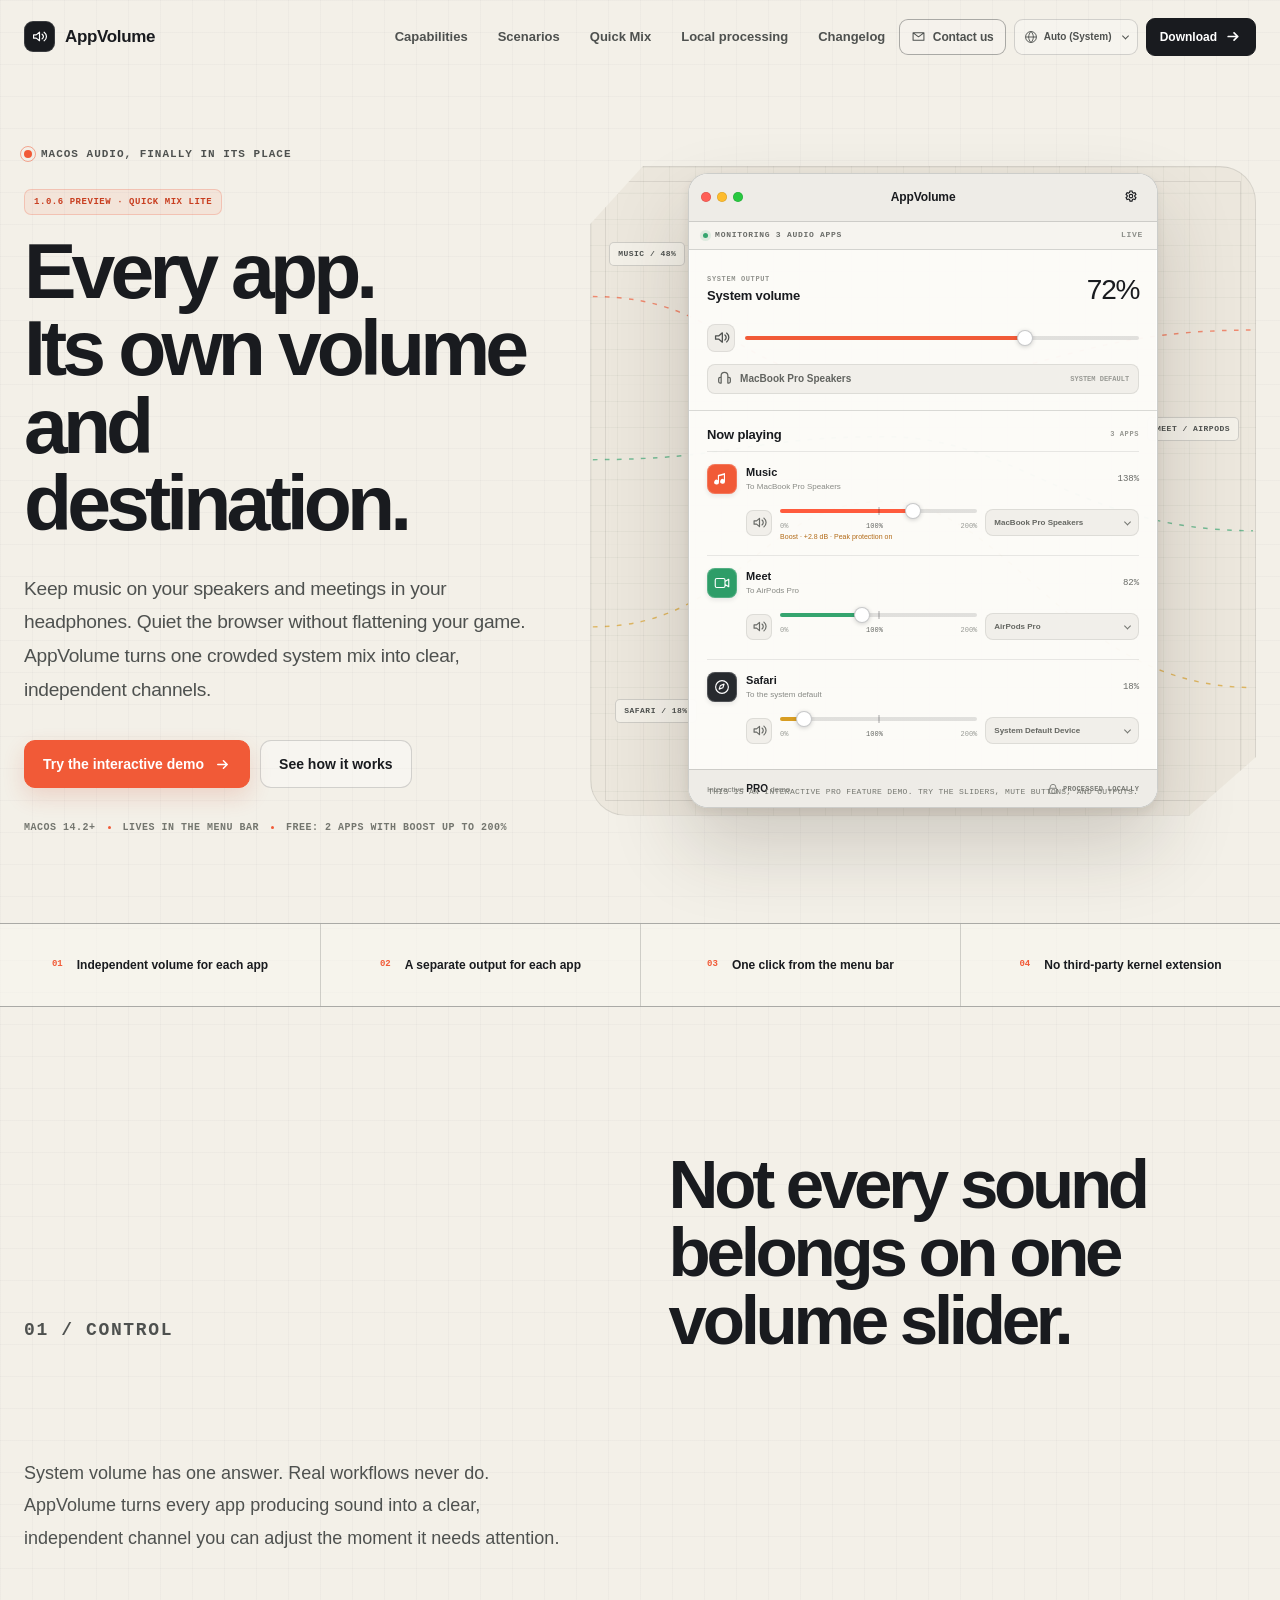
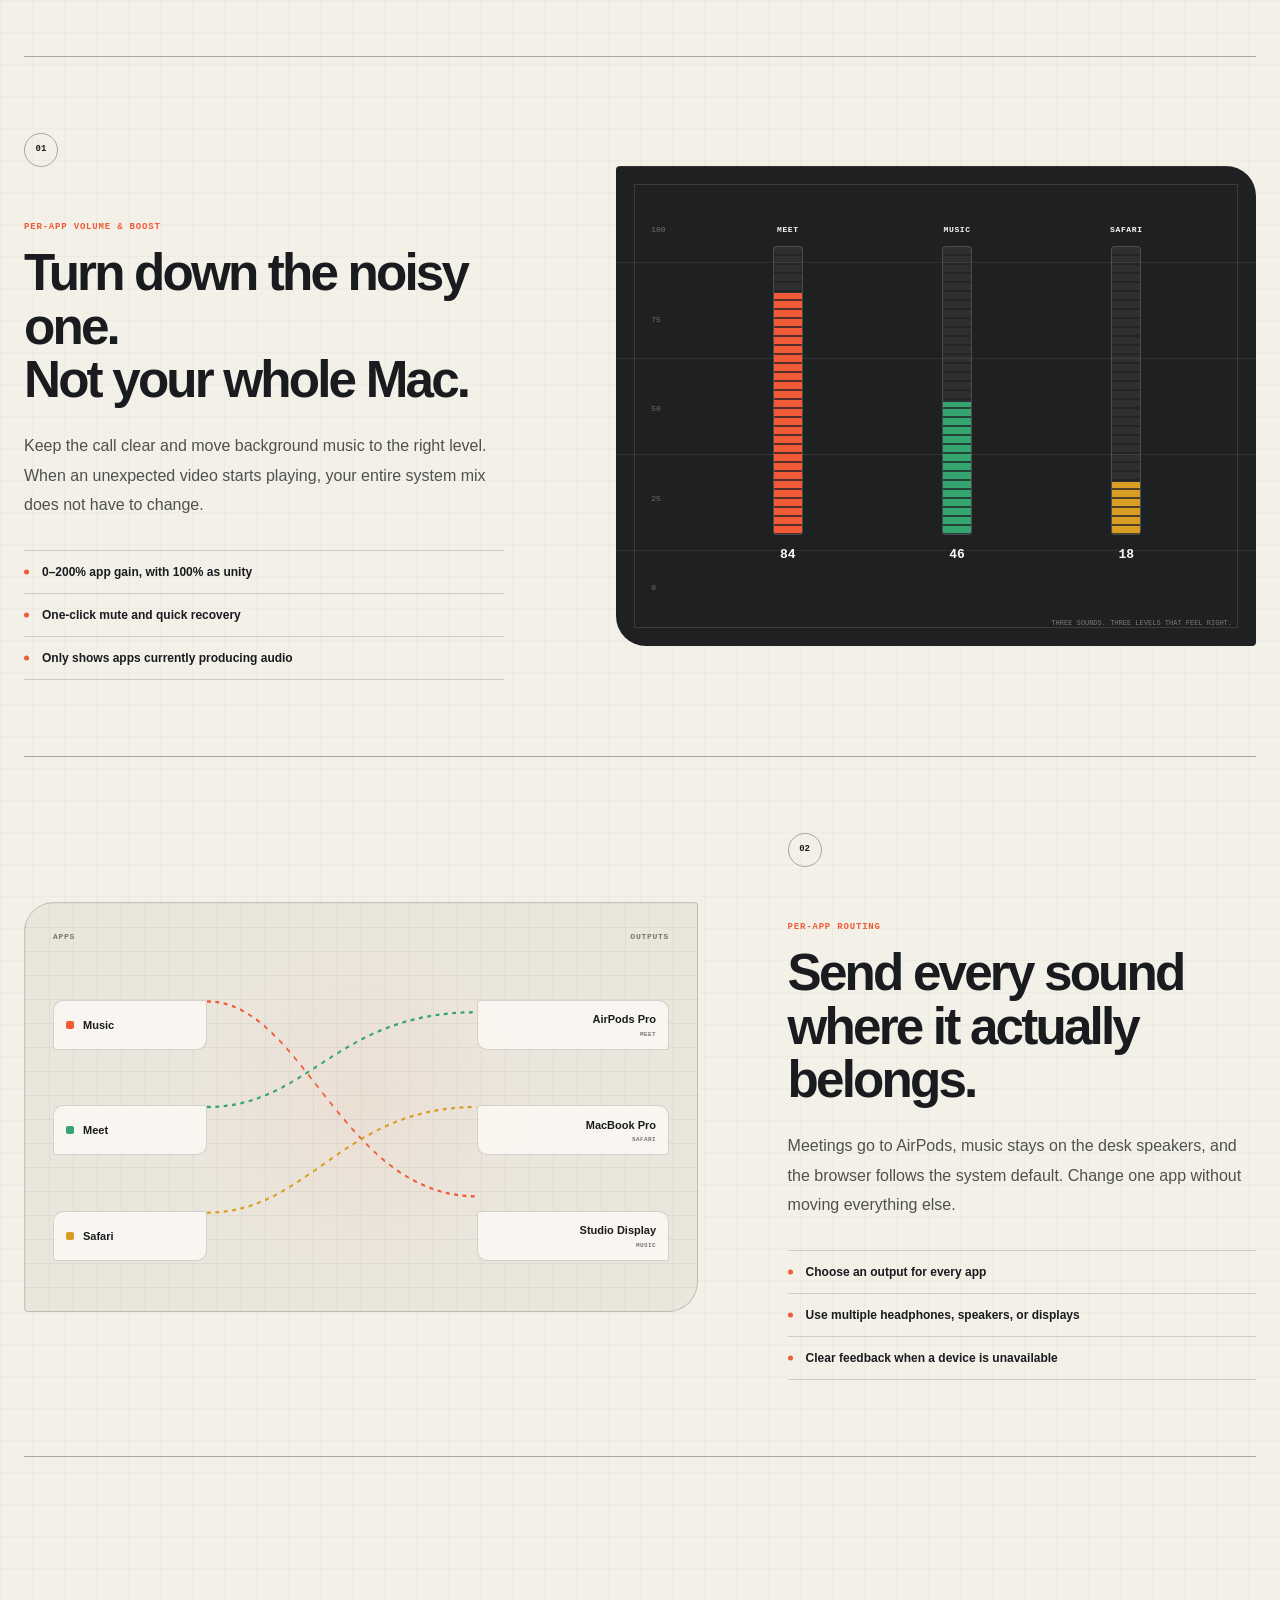
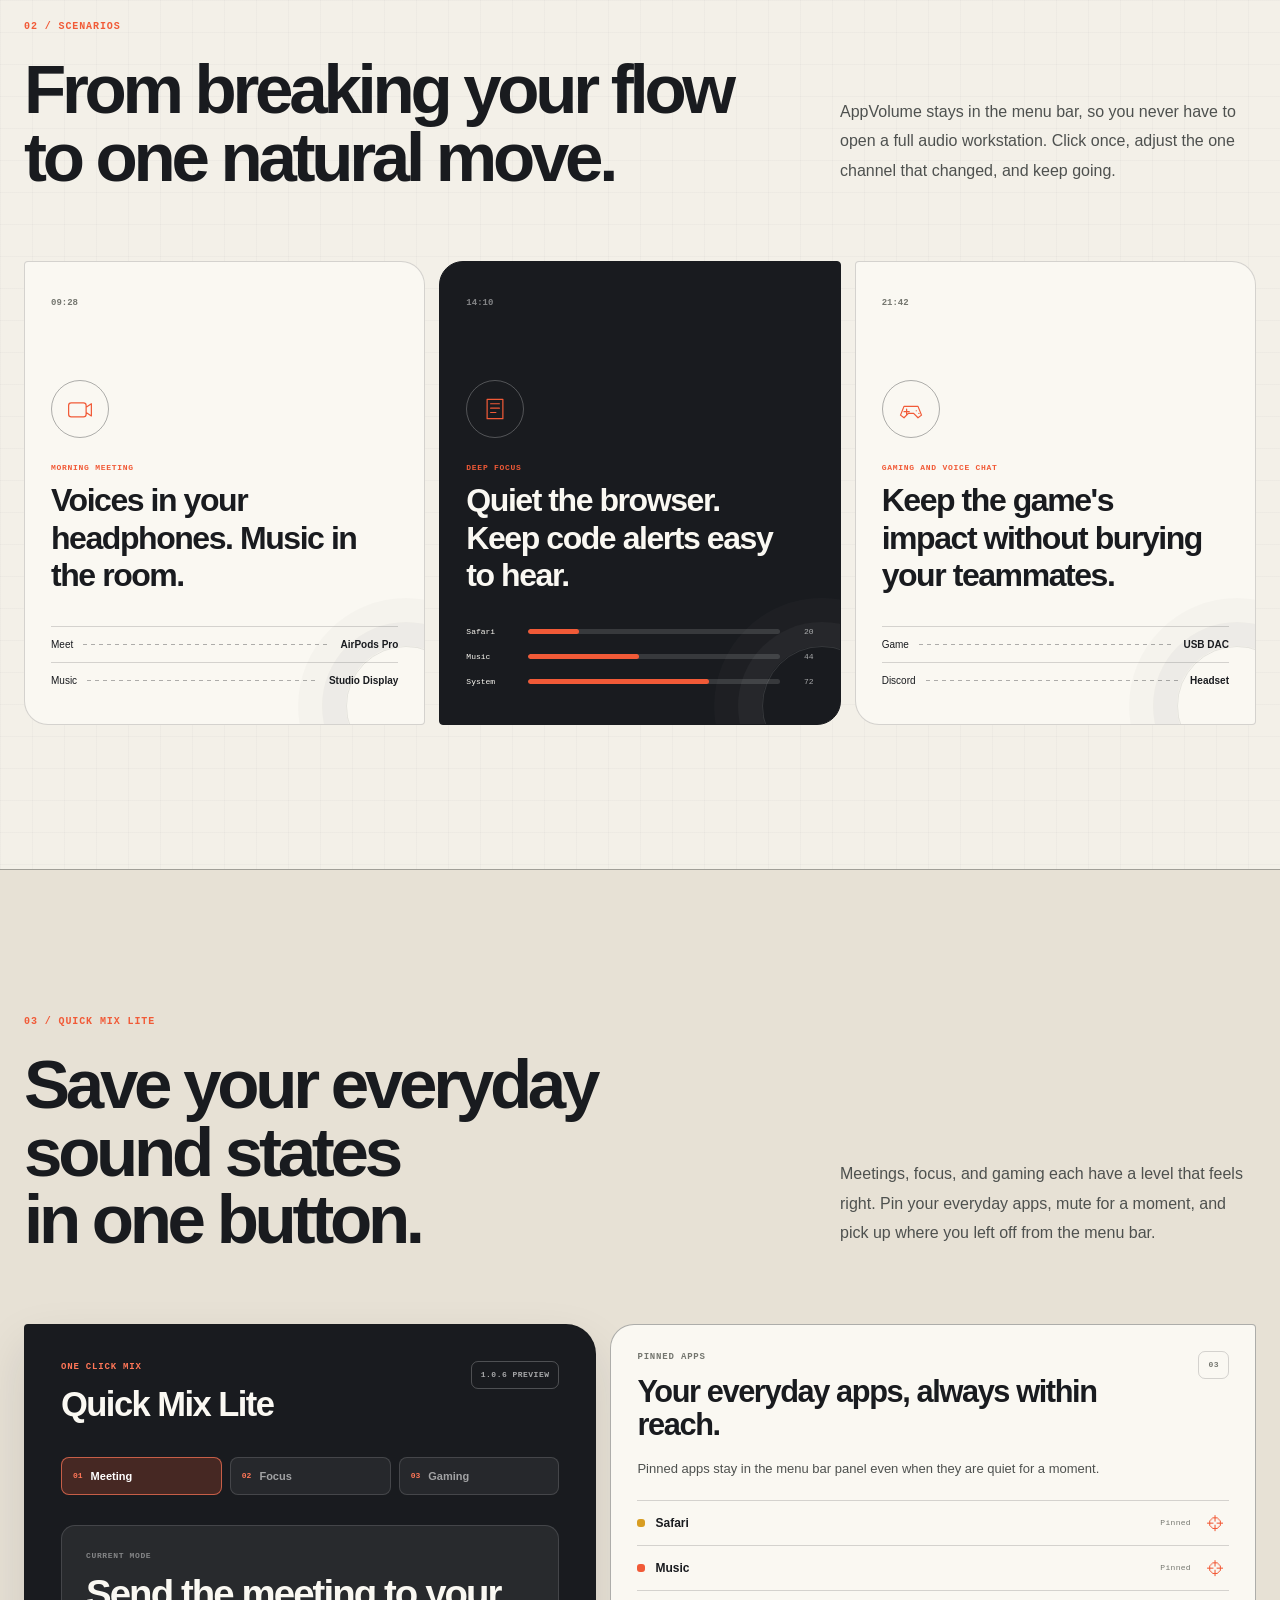
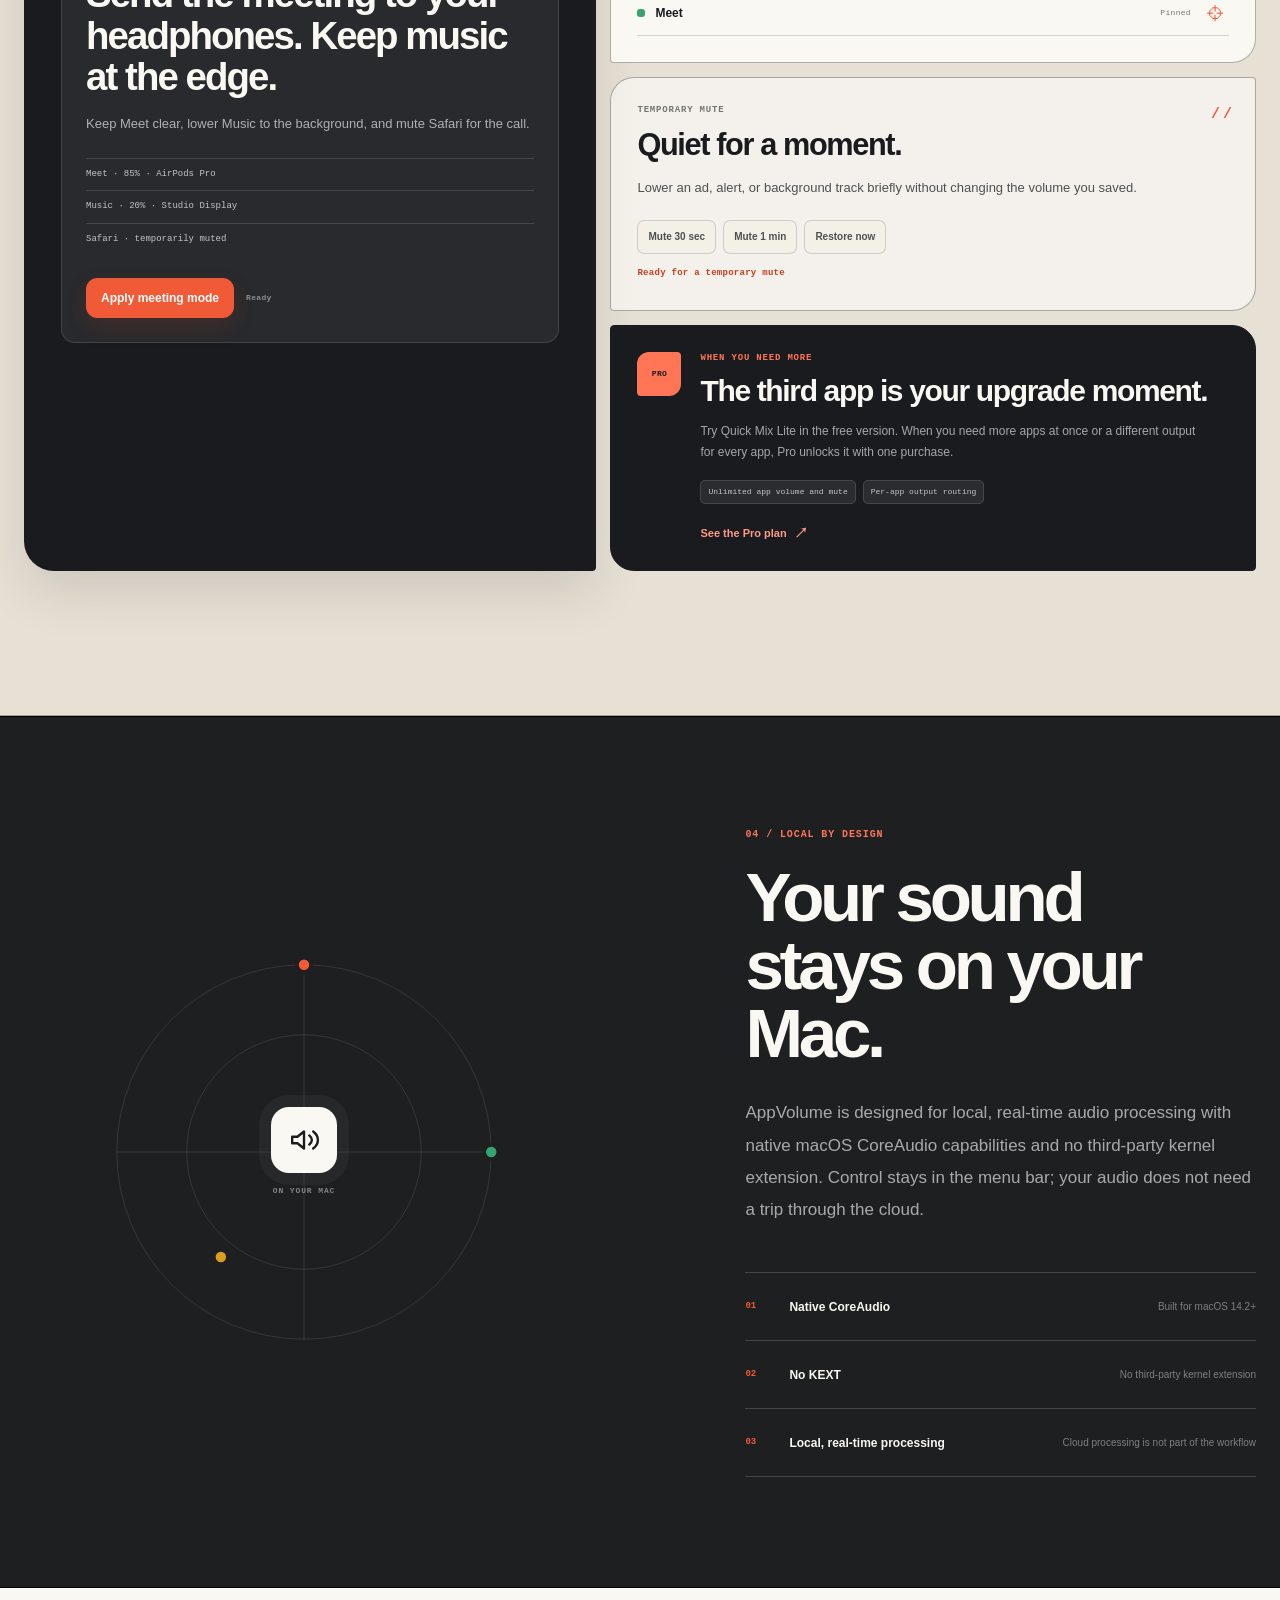
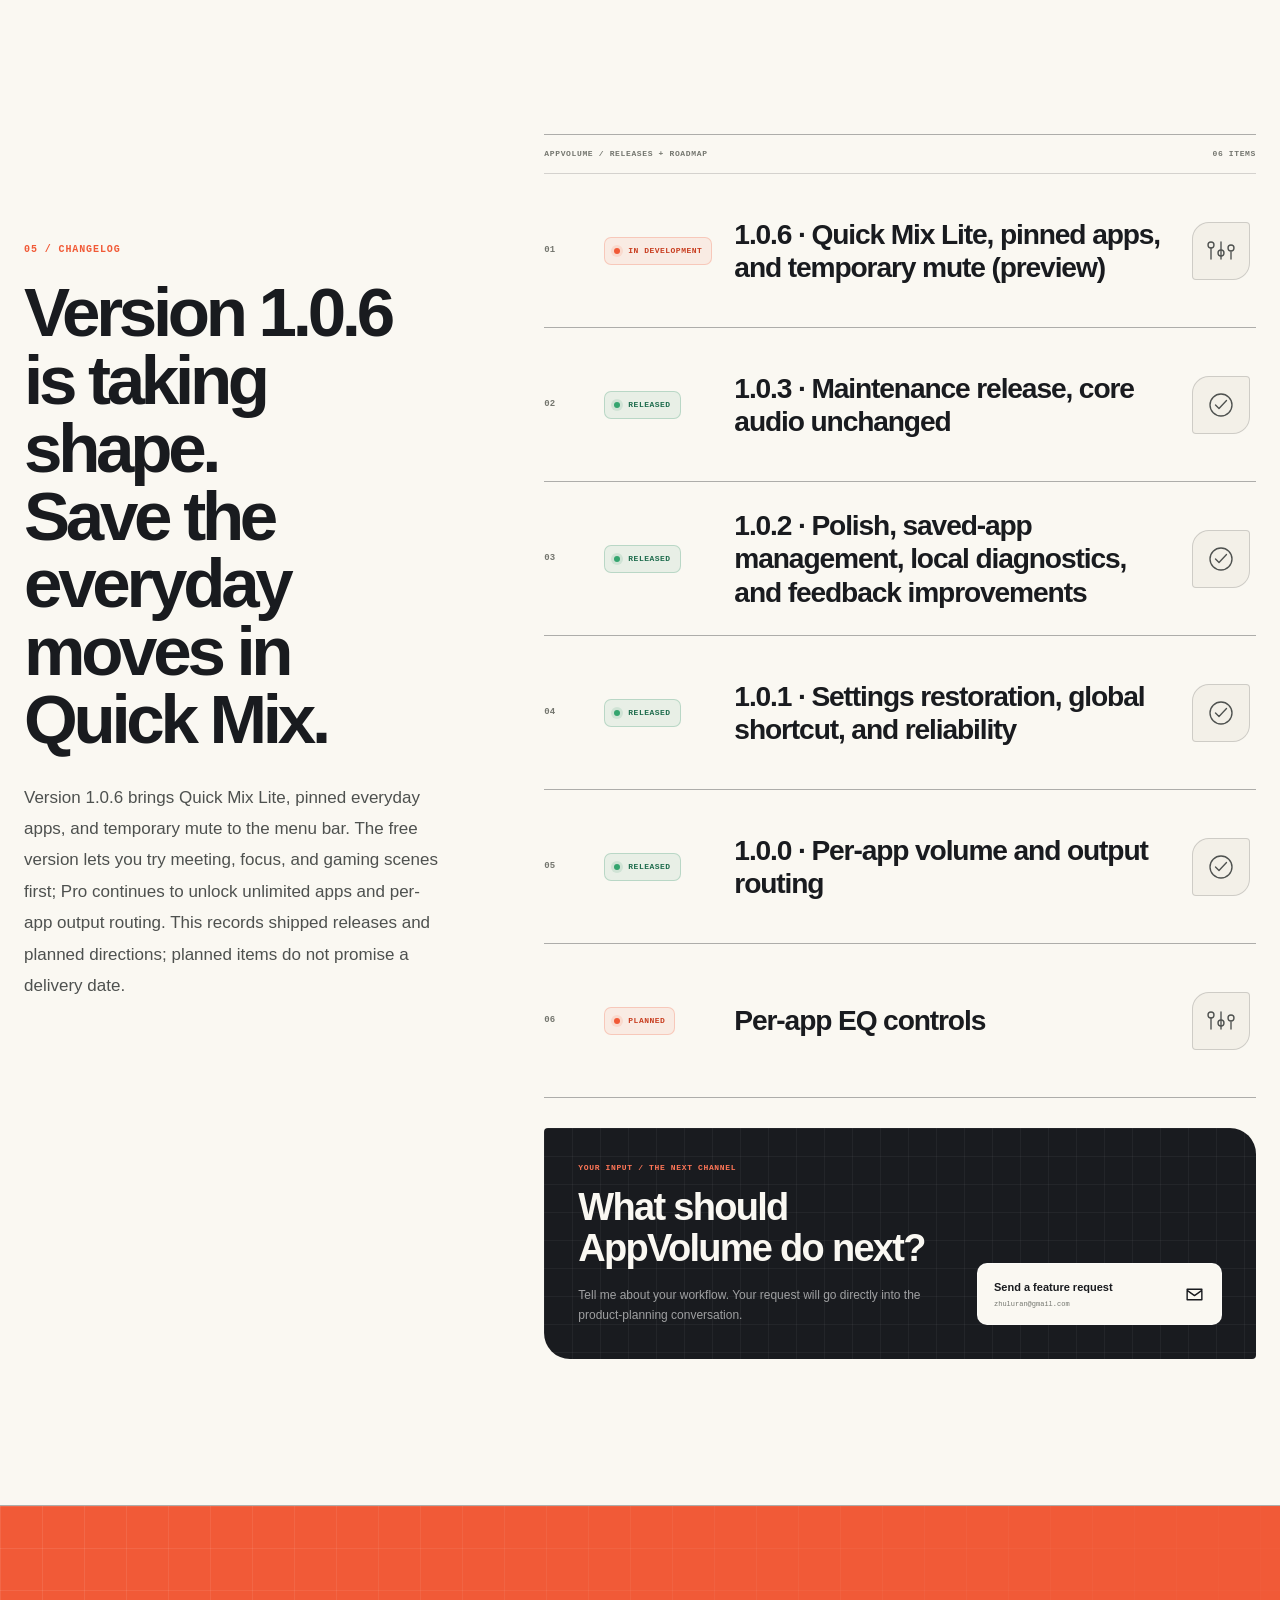
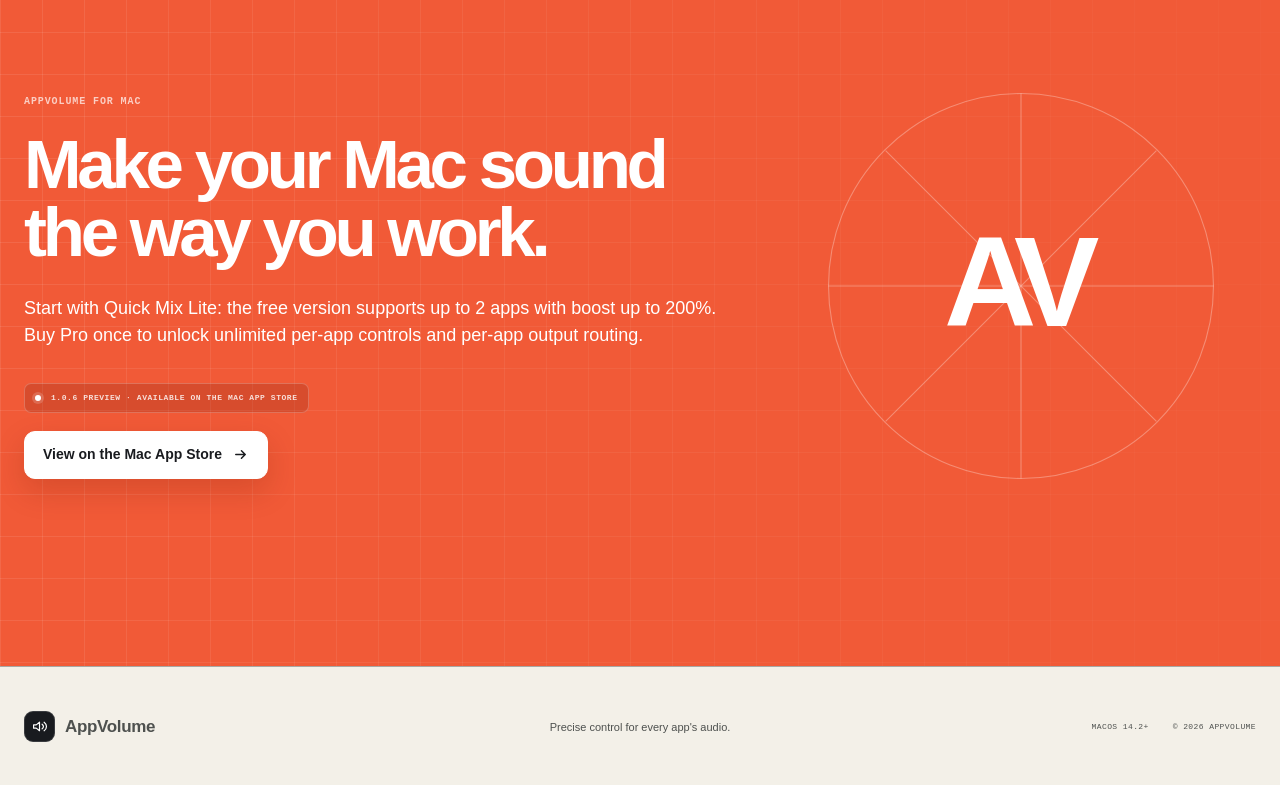
==== commit feccc21e: "Update 1.0.6 Quick Mix marketing site" ====
--- a/index.html
+++ b/index.html
@@ -33,6 +33,7 @@
       <nav class="primary-nav" aria-label="主要导航" data-i18n-aria-label="accessibility.primary_nav">
         <a href="#capabilities" data-i18n="nav.capabilities">核心能力</a>
         <a href="#workflow" data-i18n="nav.scenarios">使用场景</a>
+        <a href="#quick-mix" data-i18n="nav.quick_mix">Quick Mix</a>
         <a href="#privacy" data-i18n="nav.local">本地处理</a>
         <a href="#changelog" data-i18n="nav.changelog">更新日志</a>
       </nav>
@@ -87,6 +88,7 @@
             <span class="live-dot" aria-hidden="true"></span>
             <span data-i18n="hero.eyebrow">macOS 音频控制，终于各就各位</span>
           </p>
+          <p class="release-tag" data-i18n="hero.release">1.0.6 预览 · Quick Mix Lite</p>
           <h1 data-i18n-html="hero.title">每个 App，<br />自己的音量与声场。</h1>
           <p class="hero-summary" data-i18n="hero.summary">
             音乐留在音箱，会议只进耳机；浏览器安静一点，游戏保留力度。
@@ -424,6 +426,140 @@
         </div>
       </section>
 
+      <section class="section quick-mix-section" id="quick-mix">
+        <div class="quick-mix-heading" data-reveal>
+          <div>
+            <p class="section-index" data-i18n="quick_mix.index">03 / QUICK MIX LITE</p>
+            <h2 data-i18n-html="quick_mix.title">把常用的声音状态，<br />收进一个按钮。</h2>
+          </div>
+          <p data-i18n="quick_mix.summary">
+            会议、专注、游戏，各有一套刚好的音量。固定常用 App，临时静音后自动恢复，下一次打开菜单栏就能继续。
+          </p>
+        </div>
+
+        <div class="quick-mix-layout">
+          <article class="quick-mix-panel" data-reveal>
+            <div class="quick-mix-panel-head">
+              <div>
+                <p class="feature-kicker" data-i18n="quick_mix.panel_kicker">ONE CLICK MIX</p>
+                <h3 data-i18n="quick_mix.panel_title">Quick Mix Lite</h3>
+              </div>
+              <span class="quick-mix-version" data-i18n="quick_mix.preview_badge">1.0.6 预览</span>
+            </div>
+
+            <div class="quick-mix-tabs" role="tablist" aria-label="Quick Mix 场景" data-i18n-aria-label="quick_mix.tab_label">
+              <button class="quick-mix-tab is-active" type="button" role="tab" aria-selected="true" data-mode="meeting" data-title-key="quick_mix.meeting_title" data-summary-key="quick_mix.meeting_summary" data-items="quick_mix.meeting_item_1|quick_mix.meeting_item_2|quick_mix.meeting_item_3">
+                <span class="quick-mix-tab-icon" aria-hidden="true">01</span>
+                <span data-i18n="quick_mix.meeting_label">会议</span>
+              </button>
+              <button class="quick-mix-tab" type="button" role="tab" aria-selected="false" data-mode="focus" data-title-key="quick_mix.focus_title" data-summary-key="quick_mix.focus_summary" data-items="quick_mix.focus_item_1|quick_mix.focus_item_2|quick_mix.focus_item_3">
+                <span class="quick-mix-tab-icon" aria-hidden="true">02</span>
+                <span data-i18n="quick_mix.focus_label">专注</span>
+              </button>
+              <button class="quick-mix-tab" type="button" role="tab" aria-selected="false" data-mode="gaming" data-title-key="quick_mix.gaming_title" data-summary-key="quick_mix.gaming_summary" data-items="quick_mix.gaming_item_1|quick_mix.gaming_item_2|quick_mix.gaming_item_3">
+                <span class="quick-mix-tab-icon" aria-hidden="true">03</span>
+                <span data-i18n="quick_mix.gaming_label">游戏</span>
+              </button>
+            </div>
+
+            <div class="quick-mix-mode" data-quick-mix-mode>
+              <p class="quick-mix-mode-label" data-i18n="quick_mix.mode_label">当前模式</p>
+              <h4 data-quick-mix-title data-i18n="quick_mix.meeting_title">把会议送进耳机，音乐退到刚好。</h4>
+              <p data-quick-mix-summary data-i18n="quick_mix.meeting_summary">Meet 保持清晰，Music 自动降到背景音量，Safari 暂时静音。</p>
+              <ul class="quick-mix-mode-list" data-quick-mix-list>
+                <li data-i18n="quick_mix.meeting_item_1">Meet · 85% · AirPods Pro</li>
+                <li data-i18n="quick_mix.meeting_item_2">Music · 20% · Studio Display</li>
+                <li data-i18n="quick_mix.meeting_item_3">Safari · 暂时静音</li>
+              </ul>
+              <div class="quick-mix-apply-row">
+                <button class="button button-primary quick-mix-apply" type="button" data-i18n="quick_mix.apply">应用会议模式</button>
+                <span class="quick-mix-apply-status" data-quick-mix-status role="status" aria-live="polite" data-i18n="quick_mix.ready">准备就绪</span>
+              </div>
+            </div>
+          </article>
+
+          <div class="quick-mix-side">
+            <article class="quick-mix-card pinned-apps-card" data-reveal data-delay="80">
+              <div class="quick-mix-card-head">
+                <div>
+                  <p class="feature-kicker" data-i18n="quick_mix.pinned_kicker">PINNED APPS</p>
+                  <h3 data-i18n="quick_mix.pinned_title">常用 App，一直在手边。</h3>
+                </div>
+                <span class="card-count">03</span>
+              </div>
+              <p class="quick-mix-card-summary" data-i18n="quick_mix.pinned_summary">固定后，即使暂时没有声音，它们也会留在菜单栏面板里。</p>
+              <ul class="pinned-app-list" aria-label="固定的常用 App" data-i18n-aria-label="quick_mix.pinned_aria">
+                <li class="pinned-app-row is-pinned" data-pinned-app="Safari">
+                  <span class="pinned-app-dot pinned-app-dot-safari" aria-hidden="true"></span>
+                  <span class="pinned-app-name">Safari</span>
+                  <span class="pinned-app-state" data-i18n="quick_mix.pinned">已固定</span>
+                  <button class="pin-toggle" type="button" aria-pressed="true" data-i18n-aria-label="quick_mix.unpin_app" data-app="Safari">
+                    <span aria-hidden="true">⌖</span>
+                  </button>
+                </li>
+                <li class="pinned-app-row is-pinned" data-pinned-app="Music">
+                  <span class="pinned-app-dot pinned-app-dot-music" aria-hidden="true"></span>
+                  <span class="pinned-app-name">Music</span>
+                  <span class="pinned-app-state" data-i18n="quick_mix.pinned">已固定</span>
+                  <button class="pin-toggle" type="button" aria-pressed="true" data-i18n-aria-label="quick_mix.unpin_app" data-app="Music">
+                    <span aria-hidden="true">⌖</span>
+                  </button>
+                </li>
+                <li class="pinned-app-row is-pinned" data-pinned-app="Meet">
+                  <span class="pinned-app-dot pinned-app-dot-meet" aria-hidden="true"></span>
+                  <span class="pinned-app-name">Meet</span>
+                  <span class="pinned-app-state" data-i18n="quick_mix.pinned">已固定</span>
+                  <button class="pin-toggle" type="button" aria-pressed="true" data-i18n-aria-label="quick_mix.unpin_app" data-app="Meet">
+                    <span aria-hidden="true">⌖</span>
+                  </button>
+                </li>
+              </ul>
+            </article>
+
+            <article class="quick-mix-card temporary-mute-card" data-reveal data-delay="140">
+              <div class="quick-mix-card-head">
+                <div>
+                  <p class="feature-kicker" data-i18n="quick_mix.temp_kicker">TEMPORARY MUTE</p>
+                  <h3 data-i18n="quick_mix.temp_title">只安静一会儿。</h3>
+                </div>
+                <span class="temp-mute-symbol" aria-hidden="true">/ /</span>
+              </div>
+              <p class="quick-mix-card-summary" data-i18n="quick_mix.temp_summary">临时压低广告、通知或背景音，不改变你保存好的长期音量。</p>
+              <div class="temp-mute-actions" role="group" aria-label="临时静音时长" data-i18n-aria-label="quick_mix.temp_group_label">
+                <button type="button" data-temp-mute="30" data-i18n="quick_mix.temp_30">静音 30 秒</button>
+                <button type="button" data-temp-mute="60" data-i18n="quick_mix.temp_60">静音 1 分钟</button>
+                <button type="button" data-temp-mute="0" data-i18n="quick_mix.temp_restore">立即恢复</button>
+              </div>
+              <p class="temp-mute-status" data-temp-mute-status role="status" aria-live="polite" data-i18n="quick_mix.temp_ready">准备临时静音</p>
+            </article>
+
+            <article class="quick-mix-pro-card" data-reveal data-delay="200">
+              <div class="pro-lock" aria-hidden="true">PRO</div>
+              <div>
+                <p class="feature-kicker" data-i18n="quick_mix.pro_kicker">WHEN YOU NEED MORE</p>
+                <h3 data-i18n="quick_mix.pro_title">第三个 App，正是升级的理由。</h3>
+                <p data-i18n="quick_mix.pro_summary">免费版可以先体验 Quick Mix Lite；同时控制更多 App，或把每个 App 送到不同设备时，Pro 一次买断即可解锁。</p>
+                <ul class="quick-mix-pro-points">
+                  <li data-i18n="quick_mix.pro_point_1">不限 App 音量与静音</li>
+                  <li data-i18n="quick_mix.pro_point_2">应用级输出路由</li>
+                </ul>
+                <a class="text-link" href="#download" data-i18n-html="quick_mix.pro_cta">查看 Pro 方案 <span aria-hidden="true">↗</span></a>
+              </div>
+            </article>
+          </div>
+        </div>
+
+        <aside class="rating-request" data-rating-request hidden role="status" aria-live="polite">
+          <div class="rating-stars" aria-hidden="true">★★★★★</div>
+          <div>
+            <p class="feature-kicker" data-i18n="quick_mix.rating_kicker">A SMALL THANK YOU</p>
+            <h3 data-i18n="quick_mix.rating_title">如果这个场景帮到你，留下一句评分吧。</h3>
+            <p data-i18n="quick_mix.rating_summary">真实的使用反馈，会帮助更多 Mac 用户找到自己的声音设置。</p>
+          </div>
+              <a class="rating-link" href="https://apps.apple.com/app/appvolume/id6800678477" target="_blank" rel="noopener noreferrer" data-i18n-html="quick_mix.rating_action">去 Mac App Store 评分 <span aria-hidden="true">↗</span></a>
+        </aside>
+      </section>
+
       <section class="local-section" id="privacy">
         <div class="local-orbit" aria-hidden="true">
           <svg viewBox="0 0 640 640">
@@ -443,7 +579,7 @@
         </div>
 
         <div class="local-copy" data-reveal>
-          <p class="section-index" data-i18n="local.index">03 / LOCAL BY DESIGN</p>
+          <p class="section-index" data-i18n="local.index">04 / LOCAL BY DESIGN</p>
           <h2 data-i18n-html="local.title">你的声音，<br />留在你的 Mac。</h2>
           <p data-i18n="local.summary">
             AppVolume 面向本地实时音频处理设计，使用 macOS 原生 CoreAudio 能力，
@@ -460,10 +596,10 @@
       <section class="changelog-section" id="changelog">
         <div class="changelog-layout">
           <div class="changelog-copy" data-reveal>
-            <p class="section-index" data-i18n="changelog.index">04 / 更新日志</p>
-            <h2 data-i18n-html="changelog.title">1.0.3 已上线。<br />1.0.4 正在把声音推得更远。</h2>
+            <p class="section-index" data-i18n="changelog.index">05 / 更新日志</p>
+            <h2 data-i18n-html="changelog.title">1.0.6 正在准备。<br />把每天的调音动作收进 Quick Mix。</h2>
             <p data-i18n="changelog.summary">
-              1.0.3 已于 2026 年 8 月 30 日上线。这是一次维护版本，核心音频功能保持稳定；你仍可独立控制每个 App 的音量、自动恢复已保存设置，并用全局快捷键静音当前 App。1.0.4 正在开发，加入最多两个免费 App 的 0–200% 应用增益和默认峰值保护。这里同时记录已发布版本和正在规划的方向；规划项不代表具体交付日期承诺。
+              1.0.6 将 Quick Mix Lite、固定常用 App 和临时静音带到菜单栏。免费版可以先体验会议、专注和游戏场景；Pro 继续解锁不限 App 与应用级输出路由。这里同时记录已发布版本和正在准备的方向；规划项不代表具体交付日期承诺。
             </p>
           </div>
 
@@ -480,7 +616,7 @@
                   <i aria-hidden="true"></i>
                   <span data-i18n="changelog.in_development_status">开发中</span>
                 </div>
-                <h3 data-i18n="changelog.item_release_104">1.0.4 · 应用增益 0–200%、默认峰值保护（开发中）</h3>
+                <h3 data-i18n="changelog.item_release_106">1.0.6 · Quick Mix Lite、固定常用 App、临时静音（预览）</h3>
                 <span class="roadmap-icon" aria-hidden="true">
                   <svg viewBox="0 0 34 34">
                     <path d="M7 25V14M17 25V8M27 25V18" />
@@ -603,7 +739,7 @@
           <p data-i18n="cta.summary">免费版可独立控制最多 2 个 App 的音量；一次买断 Pro，解锁不限 App 音量与应用级输出路由。</p>
           <div class="availability-line">
             <span class="availability-dot"></span>
-            <span data-i18n="cta.status">1.0.3 已在 Mac App Store 上线</span>
+            <span data-i18n="cta.status">1.0.6 预览 · Mac App Store 已上线</span>
           </div>
           <a
             class="button button-light"
--- a/styles.css
+++ b/styles.css
@@ -351,6 +351,24 @@
   font-weight: 700;
 }
 
+.release-tag {
+  display: inline-flex;
+  align-items: center;
+  width: fit-content;
+  min-height: 26px;
+  margin: 0 0 18px;
+  padding: 5px 9px;
+  color: var(--signal-dark);
+  background: rgba(241, 90, 55, 0.08);
+  border: 1px solid rgba(241, 90, 55, 0.24);
+  border-radius: 7px;
+  font-family: ui-monospace, "SFMono-Regular", Menlo, Monaco, Consolas, monospace;
+  font-size: 9px;
+  font-weight: 750;
+  letter-spacing: 0.06em;
+  text-transform: uppercase;
+}
+
 .live-dot {
   position: relative;
   width: 8px;
@@ -1590,6 +1608,523 @@
   color: rgba(255, 255, 255, 0.62);
   font-weight: 500;
   text-align: right;
+}
+
+.quick-mix-section {
+  width: 100%;
+  max-width: none;
+  margin: 0;
+  padding: 144px max(24px, calc((100vw - 1240px) / 2));
+  overflow: hidden;
+  background: var(--paper-deep);
+  border-top: 1px solid var(--line-strong);
+  border-bottom: 1px solid var(--line-strong);
+}
+
+.quick-mix-heading,
+.quick-mix-layout,
+.rating-request {
+  width: var(--page);
+  max-width: 1240px;
+  margin-right: auto;
+  margin-left: auto;
+}
+
+.quick-mix-heading {
+  display: grid;
+  grid-template-columns: 1.15fr 0.65fr;
+  gap: 80px;
+  align-items: end;
+}
+
+.quick-mix-heading h2 {
+  margin: 0;
+  font-size: clamp(48px, 5.4vw, 76px);
+  font-weight: 560;
+  letter-spacing: -0.062em;
+  line-height: 0.98;
+}
+
+.quick-mix-heading > p {
+  margin: 0 0 6px;
+  color: var(--ink-soft);
+  font-size: 16px;
+  line-height: 1.85;
+}
+
+.quick-mix-layout {
+  display: grid;
+  grid-template-columns: minmax(0, 0.94fr) minmax(360px, 1.06fr);
+  gap: 14px;
+  margin-top: 70px;
+}
+
+.quick-mix-panel,
+.quick-mix-card {
+  border: 1px solid var(--line-strong);
+}
+
+.quick-mix-panel {
+  min-width: 0;
+  padding: clamp(24px, 3vw, 36px);
+  color: var(--paper-soft);
+  background: var(--ink);
+  border-radius: 4px 30px 4px 30px;
+  box-shadow: 0 22px 50px rgba(25, 27, 31, 0.12);
+}
+
+.quick-mix-panel-head,
+.quick-mix-card-head {
+  display: flex;
+  align-items: flex-start;
+  justify-content: space-between;
+  gap: 20px;
+}
+
+.quick-mix-panel-head .feature-kicker,
+.quick-mix-card-head .feature-kicker {
+  margin-bottom: 10px;
+  color: #ff7657;
+}
+
+.quick-mix-panel h3,
+.quick-mix-card h3,
+.quick-mix-pro-card h3,
+.rating-request h3 {
+  margin: 0;
+  font-size: clamp(24px, 2.7vw, 36px);
+  font-weight: 570;
+  letter-spacing: -0.045em;
+  line-height: 1.1;
+}
+
+.quick-mix-version,
+.card-count {
+  flex: 0 0 auto;
+  padding: 7px 9px;
+  color: rgba(255, 255, 255, 0.62);
+  border: 1px solid rgba(255, 255, 255, 0.23);
+  border-radius: 7px;
+  font-family: ui-monospace, "SFMono-Regular", Menlo, monospace;
+  font-size: 8px;
+  font-weight: 700;
+  letter-spacing: 0.06em;
+  text-transform: uppercase;
+}
+
+.quick-mix-tabs {
+  display: grid;
+  grid-template-columns: repeat(3, 1fr);
+  gap: 8px;
+  margin-top: 34px;
+}
+
+.quick-mix-tab {
+  display: flex;
+  align-items: center;
+  gap: 8px;
+  min-width: 0;
+  padding: 10px 11px;
+  color: rgba(255, 255, 255, 0.57);
+  background: rgba(255, 255, 255, 0.06);
+  border: 1px solid rgba(255, 255, 255, 0.14);
+  border-radius: 8px;
+  font-size: 11px;
+  font-weight: 650;
+  text-align: left;
+  cursor: pointer;
+  transition:
+    color 150ms ease,
+    background-color 150ms ease,
+    border-color 150ms ease,
+    transform 150ms var(--ease-out);
+}
+
+.quick-mix-tab-icon {
+  color: #ff7657;
+  font-family: ui-monospace, "SFMono-Regular", Menlo, monospace;
+  font-size: 8px;
+  font-weight: 750;
+}
+
+.quick-mix-tab.is-active {
+  color: var(--white);
+  background: rgba(241, 90, 55, 0.21);
+  border-color: rgba(255, 118, 87, 0.7);
+}
+
+.quick-mix-tab:active,
+.pin-toggle:active,
+.temp-mute-actions button:active {
+  transform: scale(0.97);
+}
+
+.quick-mix-mode {
+  min-height: 310px;
+  margin-top: 30px;
+  padding: 24px;
+  background: rgba(255, 255, 255, 0.065);
+  border: 1px solid rgba(255, 255, 255, 0.13);
+  border-radius: 14px;
+}
+
+.quick-mix-mode-label {
+  margin: 0 0 11px;
+  color: rgba(255, 255, 255, 0.43);
+  font-family: ui-monospace, "SFMono-Regular", Menlo, monospace;
+  font-size: 8px;
+  font-weight: 750;
+  letter-spacing: 0.08em;
+  text-transform: uppercase;
+}
+
+.quick-mix-mode h4 {
+  max-width: 470px;
+  margin: 0;
+  font-size: clamp(25px, 3vw, 39px);
+  font-weight: 550;
+  letter-spacing: -0.05em;
+  line-height: 1.08;
+}
+
+.quick-mix-mode > p:not(.quick-mix-mode-label) {
+  max-width: 510px;
+  margin: 16px 0 0;
+  color: rgba(255, 255, 255, 0.63);
+  font-size: 13px;
+  line-height: 1.7;
+}
+
+.quick-mix-mode-list {
+  display: grid;
+  gap: 0;
+  padding: 0;
+  margin: 22px 0 0;
+  list-style: none;
+}
+
+.quick-mix-mode-list li {
+  padding: 9px 0;
+  color: rgba(255, 255, 255, 0.72);
+  border-top: 1px solid rgba(255, 255, 255, 0.13);
+  font-family: ui-monospace, "SFMono-Regular", Menlo, monospace;
+  font-size: 9px;
+}
+
+.quick-mix-apply-row {
+  display: flex;
+  flex-wrap: wrap;
+  align-items: center;
+  gap: 12px;
+  margin-top: 23px;
+}
+
+.quick-mix-apply {
+  min-height: 40px;
+  padding: 0 14px;
+  font-size: 12px;
+}
+
+.quick-mix-apply-status {
+  color: rgba(255, 255, 255, 0.47);
+  font-family: ui-monospace, "SFMono-Regular", Menlo, monospace;
+  font-size: 8px;
+  font-weight: 700;
+  letter-spacing: 0.04em;
+}
+
+.quick-mix-side {
+  display: grid;
+  gap: 14px;
+  min-width: 0;
+}
+
+.quick-mix-card {
+  min-width: 0;
+  padding: 26px;
+  background: var(--paper-soft);
+  border-radius: 24px 4px 24px 4px;
+}
+
+.quick-mix-card-head .feature-kicker {
+  color: var(--ink-faint);
+}
+
+.quick-mix-card h3 {
+  font-size: clamp(22px, 2.4vw, 31px);
+}
+
+.card-count {
+  color: var(--ink-faint);
+  border-color: var(--line);
+}
+
+.quick-mix-card-summary {
+  max-width: 560px;
+  margin: 16px 0 0;
+  color: var(--ink-soft);
+  font-size: 13px;
+  line-height: 1.7;
+}
+
+.pinned-app-list {
+  display: grid;
+  gap: 0;
+  padding: 0;
+  margin: 20px 0 0;
+  list-style: none;
+  border-top: 1px solid var(--line);
+}
+
+.pinned-app-row {
+  display: grid;
+  grid-template-columns: 8px minmax(0, 1fr) auto 28px;
+  align-items: center;
+  gap: 10px;
+  min-height: 45px;
+  border-bottom: 1px solid var(--line);
+  transition: opacity 150ms ease;
+}
+
+.pinned-app-row:not(.is-pinned) {
+  opacity: 0.44;
+}
+
+.pinned-app-dot {
+  width: 8px;
+  height: 8px;
+  border-radius: 3px;
+}
+
+.pinned-app-dot-safari { background: var(--yellow); }
+.pinned-app-dot-music { background: var(--signal); }
+.pinned-app-dot-meet { background: var(--green); }
+
+.pinned-app-name {
+  font-size: 12px;
+  font-weight: 650;
+}
+
+.pinned-app-state {
+  color: var(--ink-faint);
+  font-family: ui-monospace, "SFMono-Regular", Menlo, monospace;
+  font-size: 8px;
+  letter-spacing: 0.04em;
+}
+
+.pin-toggle {
+  display: grid;
+  place-items: center;
+  width: 26px;
+  height: 26px;
+  padding: 0;
+  color: var(--signal);
+  background: transparent;
+  border: 1px solid transparent;
+  border-radius: 7px;
+  font-size: 17px;
+  line-height: 1;
+  cursor: pointer;
+  transition:
+    color 150ms ease,
+    background-color 150ms ease,
+    border-color 150ms ease,
+    transform 150ms var(--ease-out);
+}
+
+.pin-toggle[aria-pressed="false"] {
+  color: var(--ink-faint);
+}
+
+.temporary-mute-card {
+  background: rgba(255, 255, 255, 0.54);
+}
+
+.temp-mute-symbol {
+  color: var(--signal);
+  font-family: ui-monospace, "SFMono-Regular", Menlo, monospace;
+  font-size: 15px;
+  font-weight: 750;
+  letter-spacing: -0.2em;
+}
+
+.temp-mute-actions {
+  display: flex;
+  flex-wrap: wrap;
+  gap: 7px;
+  margin-top: 20px;
+}
+
+.temp-mute-actions button {
+  min-height: 34px;
+  padding: 0 10px;
+  color: var(--ink-soft);
+  background: var(--paper);
+  border: 1px solid var(--line);
+  border-radius: 7px;
+  font-size: 10px;
+  font-weight: 650;
+  cursor: pointer;
+  transition:
+    color 150ms ease,
+    background-color 150ms ease,
+    border-color 150ms ease,
+    transform 150ms var(--ease-out);
+}
+
+.temp-mute-actions button.is-active {
+  color: var(--white);
+  background: var(--signal);
+  border-color: var(--signal);
+}
+
+.temp-mute-status {
+  min-height: 17px;
+  margin: 13px 0 0;
+  color: var(--signal-dark);
+  font-family: ui-monospace, "SFMono-Regular", Menlo, monospace;
+  font-size: 9px;
+  font-weight: 700;
+  letter-spacing: 0.03em;
+}
+
+.quick-mix-pro-card {
+  display: grid;
+  grid-template-columns: auto minmax(0, 1fr);
+  gap: 19px;
+  padding: 26px;
+  color: var(--paper-soft);
+  background: var(--ink);
+  border: 1px solid var(--ink);
+  border-radius: 4px 24px 4px 24px;
+}
+
+.pro-lock {
+  display: grid;
+  place-items: center;
+  width: 44px;
+  height: 44px;
+  color: var(--ink);
+  background: #ff7657;
+  border-radius: 12px 4px 12px 4px;
+  font-family: ui-monospace, "SFMono-Regular", Menlo, monospace;
+  font-size: 8px;
+  font-weight: 800;
+  letter-spacing: 0.04em;
+}
+
+.quick-mix-pro-card .feature-kicker {
+  margin: 0 0 9px;
+  color: #ff7657;
+}
+
+.quick-mix-pro-card h3 {
+  font-size: clamp(22px, 2.4vw, 30px);
+}
+
+.quick-mix-pro-card p:not(.feature-kicker) {
+  max-width: 510px;
+  margin: 14px 0 0;
+  color: rgba(255, 255, 255, 0.61);
+  font-size: 12px;
+  line-height: 1.75;
+}
+
+.quick-mix-pro-points {
+  display: flex;
+  flex-wrap: wrap;
+  gap: 7px;
+  padding: 0;
+  margin: 17px 0 16px;
+  list-style: none;
+}
+
+.quick-mix-pro-points li {
+  padding: 5px 7px;
+  color: rgba(255, 255, 255, 0.73);
+  background: rgba(255, 255, 255, 0.08);
+  border: 1px solid rgba(255, 255, 255, 0.13);
+  border-radius: 5px;
+  font-family: ui-monospace, "SFMono-Regular", Menlo, monospace;
+  font-size: 8px;
+}
+
+.text-link {
+  display: inline-flex;
+  align-items: center;
+  gap: 7px;
+  color: #ff9b85;
+  font-size: 11px;
+  font-weight: 700;
+}
+
+.text-link span {
+  font-size: 14px;
+  transition: transform 150ms var(--ease-out);
+}
+
+.rating-request {
+  display: grid;
+  grid-template-columns: auto minmax(0, 1fr) auto;
+  gap: 22px;
+  align-items: center;
+  margin-top: 18px;
+  padding: 22px 26px;
+  color: var(--ink);
+  background: var(--paper-soft);
+  border: 1px solid var(--line-strong);
+  border-radius: 4px 22px 4px 22px;
+}
+
+.rating-request[hidden] {
+  display: none;
+}
+
+.rating-stars {
+  color: var(--signal);
+  font-size: 20px;
+  letter-spacing: 0.07em;
+}
+
+.rating-request .feature-kicker {
+  margin: 0 0 8px;
+  color: var(--ink-faint);
+}
+
+.rating-request h3 {
+  font-size: clamp(20px, 2.2vw, 29px);
+}
+
+.rating-request p:not(.feature-kicker) {
+  max-width: 560px;
+  margin: 10px 0 0;
+  color: var(--ink-soft);
+  font-size: 12px;
+  line-height: 1.65;
+}
+
+.rating-link {
+  display: inline-flex;
+  align-items: center;
+  gap: 8px;
+  min-height: 42px;
+  padding: 0 13px;
+  color: var(--white);
+  background: var(--ink);
+  border: 1px solid var(--ink);
+  border-radius: 8px;
+  font-size: 10px;
+  font-weight: 700;
+  white-space: nowrap;
+}
+
+.rating-request.is-earned {
+  animation: rating-pop 520ms var(--ease-out) both;
+}
+
+@keyframes rating-pop {
+  from { opacity: 0; transform: translateY(8px); }
+  to { opacity: 1; transform: translateY(0); }
 }
 
 .local-section {
@@ -2114,6 +2649,33 @@
     border-color: #fff7f2;
   }
 
+  .quick-mix-tab:not(.is-active):hover {
+    color: var(--white);
+    background: rgba(255, 255, 255, 0.12);
+    border-color: rgba(255, 255, 255, 0.28);
+  }
+
+  .pin-toggle:hover {
+    color: var(--signal-dark);
+    background: rgba(241, 90, 55, 0.08);
+    border-color: rgba(241, 90, 55, 0.2);
+  }
+
+  .temp-mute-actions button:hover {
+    color: var(--ink);
+    background: var(--paper-soft);
+    border-color: var(--line-strong);
+  }
+
+  .text-link:hover span,
+  .rating-link:hover span {
+    transform: translate(2px, -2px);
+  }
+
+  .rating-link:hover {
+    background: #303236;
+  }
+
   .language-picker:hover {
     color: var(--ink);
     background: rgba(255, 255, 255, 0.62);
@@ -2174,14 +2736,20 @@
   }
 
   .section-intro,
-  .workflow-heading {
+  .workflow-heading,
+  .quick-mix-heading {
     grid-template-columns: 1fr;
     gap: 34px;
   }
 
   .section-intro > p,
-  .workflow-heading > p {
+  .workflow-heading > p,
+  .quick-mix-heading > p {
     max-width: 680px;
+  }
+
+  .quick-mix-layout {
+    grid-template-columns: 1fr;
   }
 
   .feature-story,
@@ -2401,6 +2969,7 @@
 
   .section-intro > p,
   .workflow-heading > p,
+  .quick-mix-heading > p,
   .local-copy > p:not(.section-index) {
     font-size: 15px;
   }
@@ -2461,6 +3030,50 @@
 
   .scenario-card {
     min-height: 400px;
+  }
+
+  .quick-mix-section {
+    padding: 92px 15px;
+  }
+
+  .quick-mix-heading,
+  .quick-mix-layout,
+  .rating-request {
+    width: var(--page);
+  }
+
+  .quick-mix-layout {
+    margin-top: 46px;
+  }
+
+  .quick-mix-panel,
+  .quick-mix-card,
+  .quick-mix-pro-card {
+    padding: 22px;
+  }
+
+  .quick-mix-mode {
+    min-height: 0;
+    padding: 20px;
+  }
+
+  .quick-mix-tab {
+    justify-content: center;
+    padding: 10px 7px;
+  }
+
+  .quick-mix-tab-icon {
+    display: none;
+  }
+
+  .rating-request {
+    grid-template-columns: 1fr;
+    gap: 14px;
+    padding: 22px;
+  }
+
+  .rating-link {
+    justify-content: center;
   }
 
   .local-section {
@@ -2630,6 +3243,30 @@
   .device-node {
     font-size: 8px;
   }
+
+  .quick-mix-panel-head,
+  .quick-mix-card-head {
+    gap: 10px;
+  }
+
+  .quick-mix-version,
+  .card-count {
+    padding: 6px 7px;
+    font-size: 7px;
+  }
+
+  .quick-mix-mode h4 {
+    font-size: 27px;
+  }
+
+  .quick-mix-pro-card {
+    grid-template-columns: 1fr;
+  }
+
+  .pro-lock {
+    width: 38px;
+    height: 38px;
+  }
 }
 
 @media (prefers-reduced-motion: reduce) {
